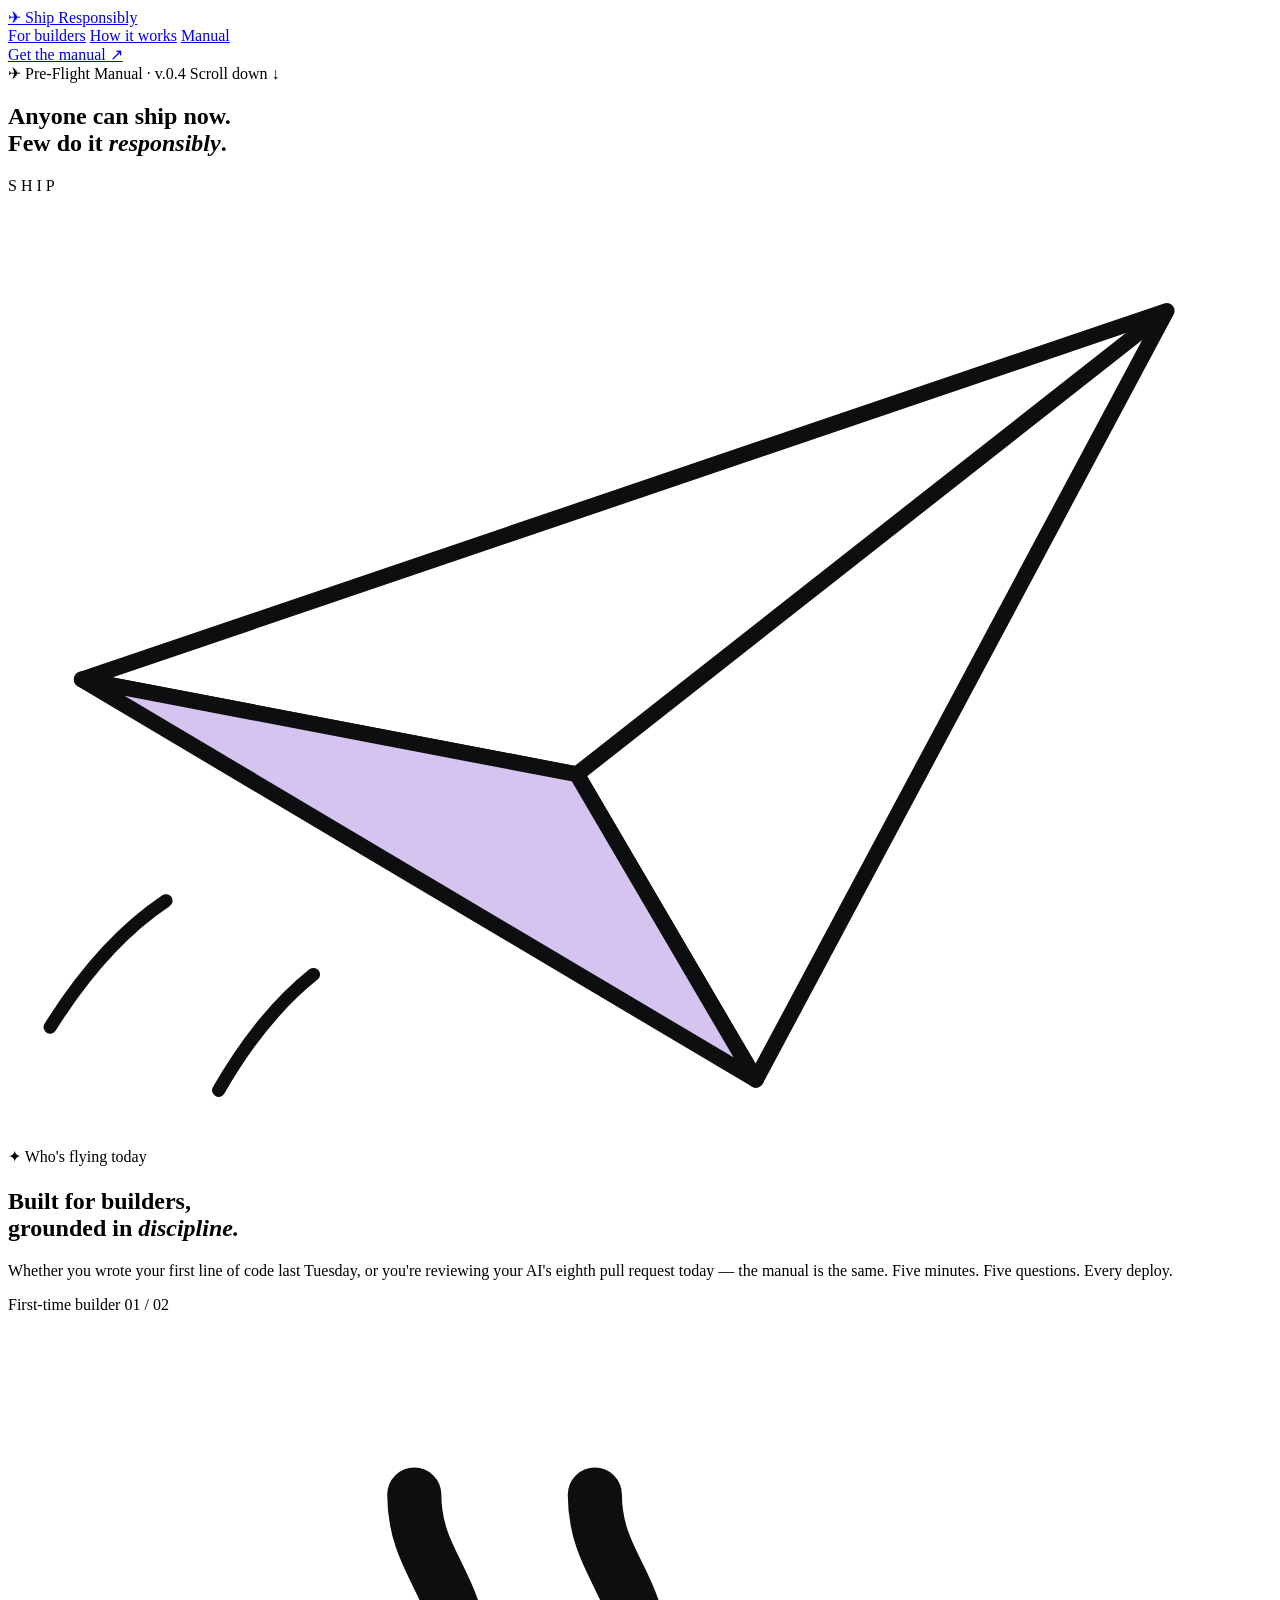
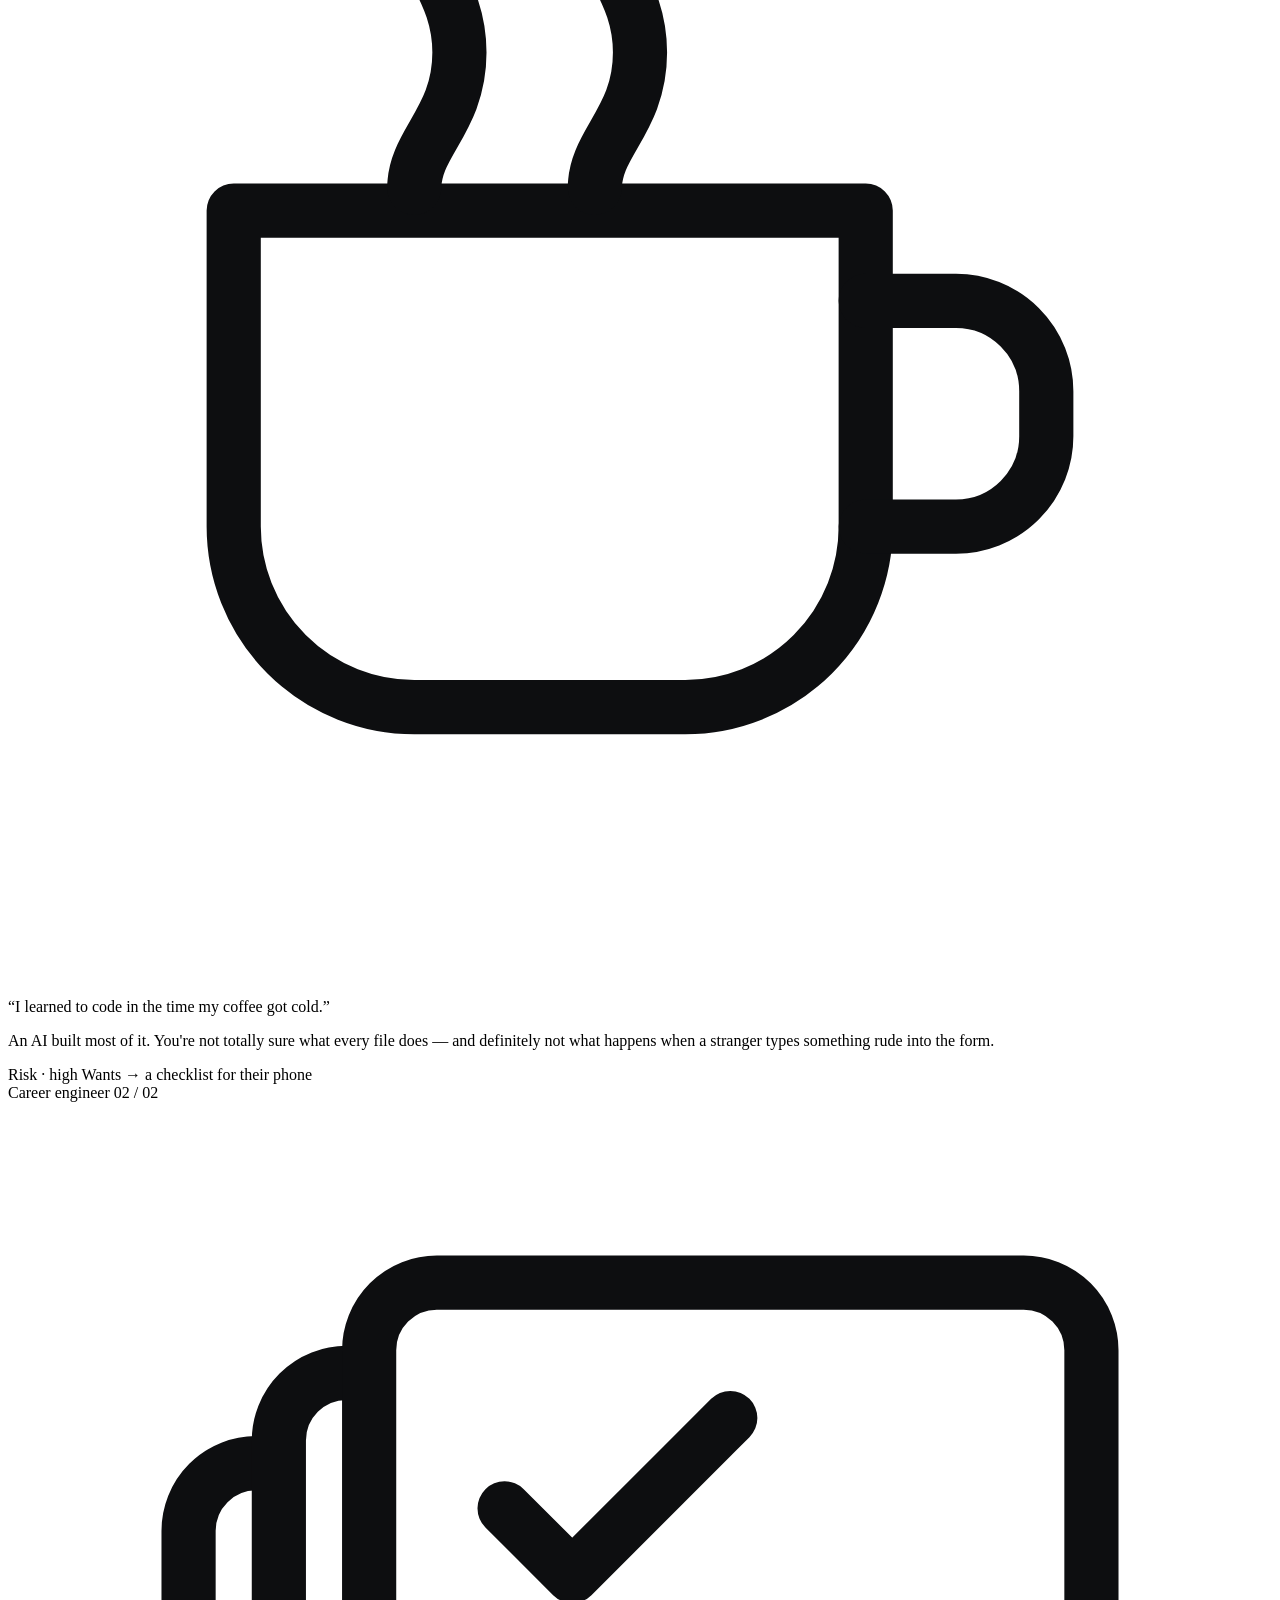
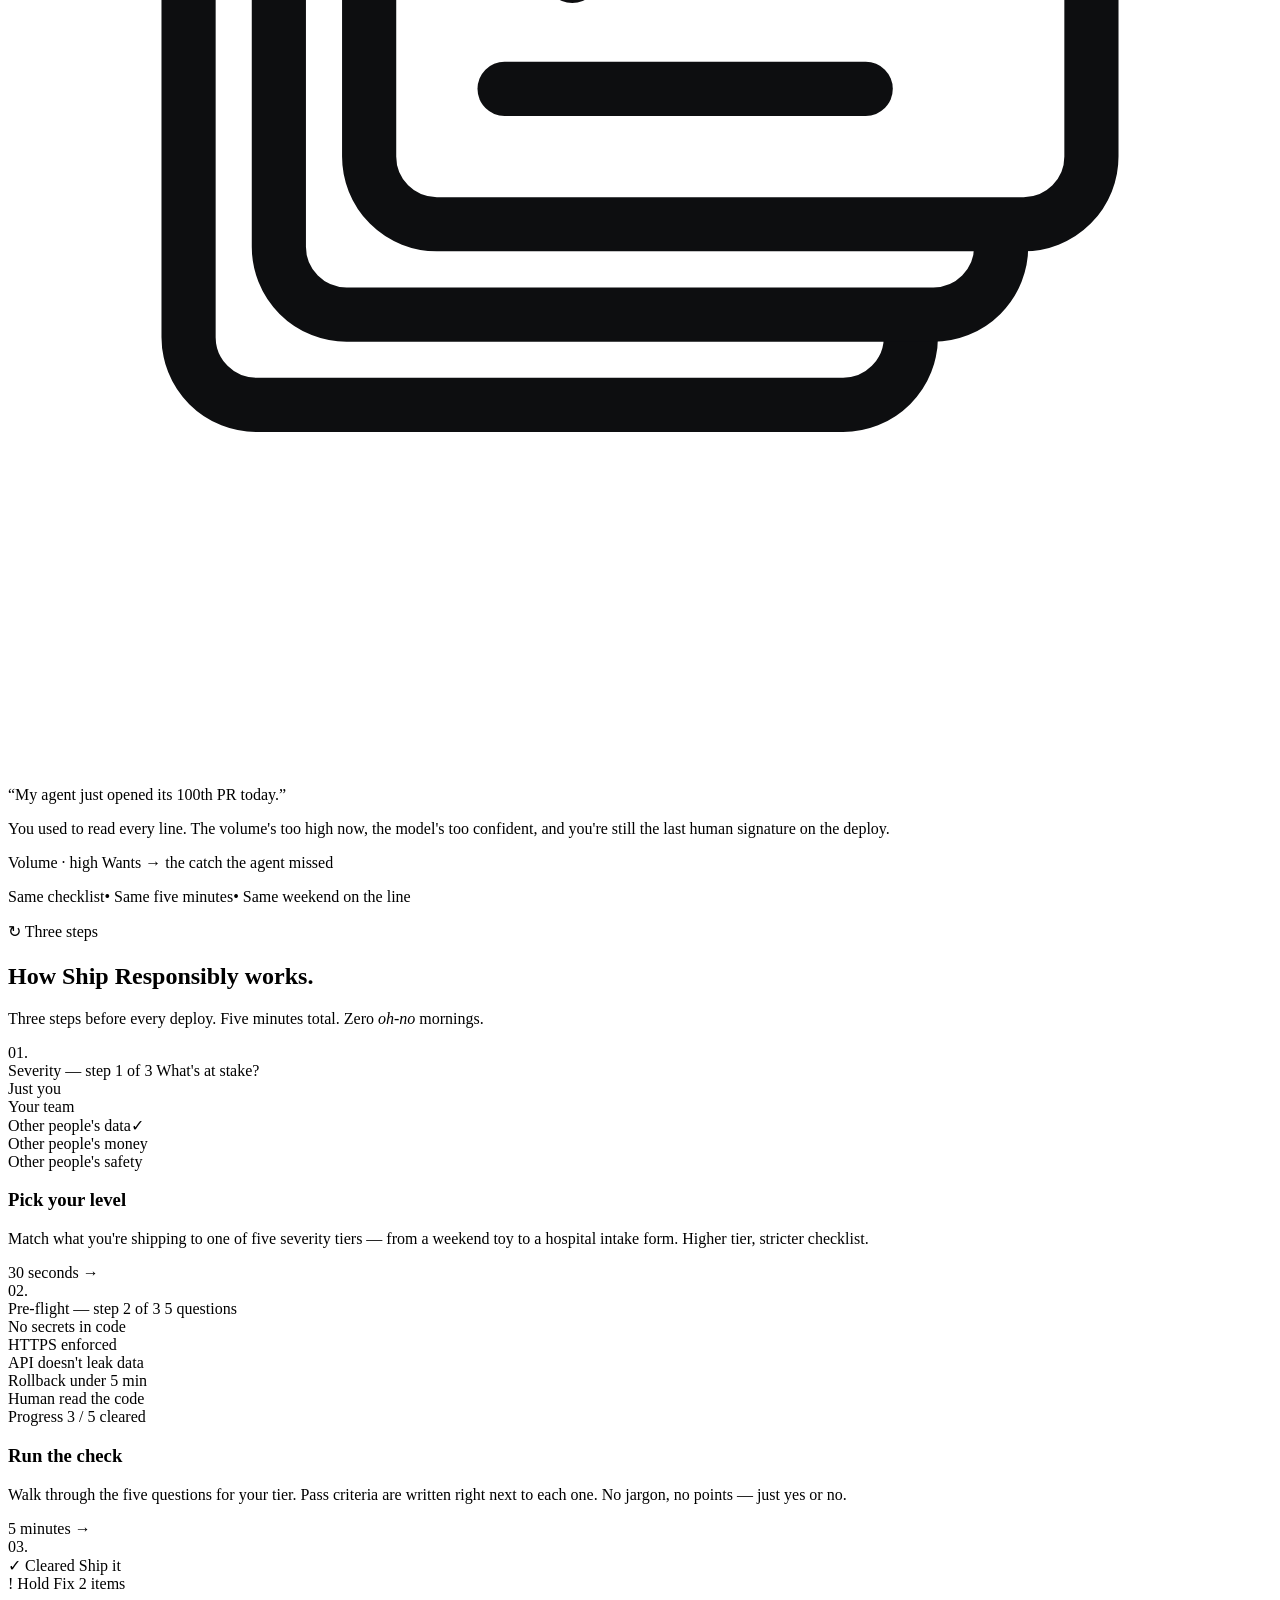
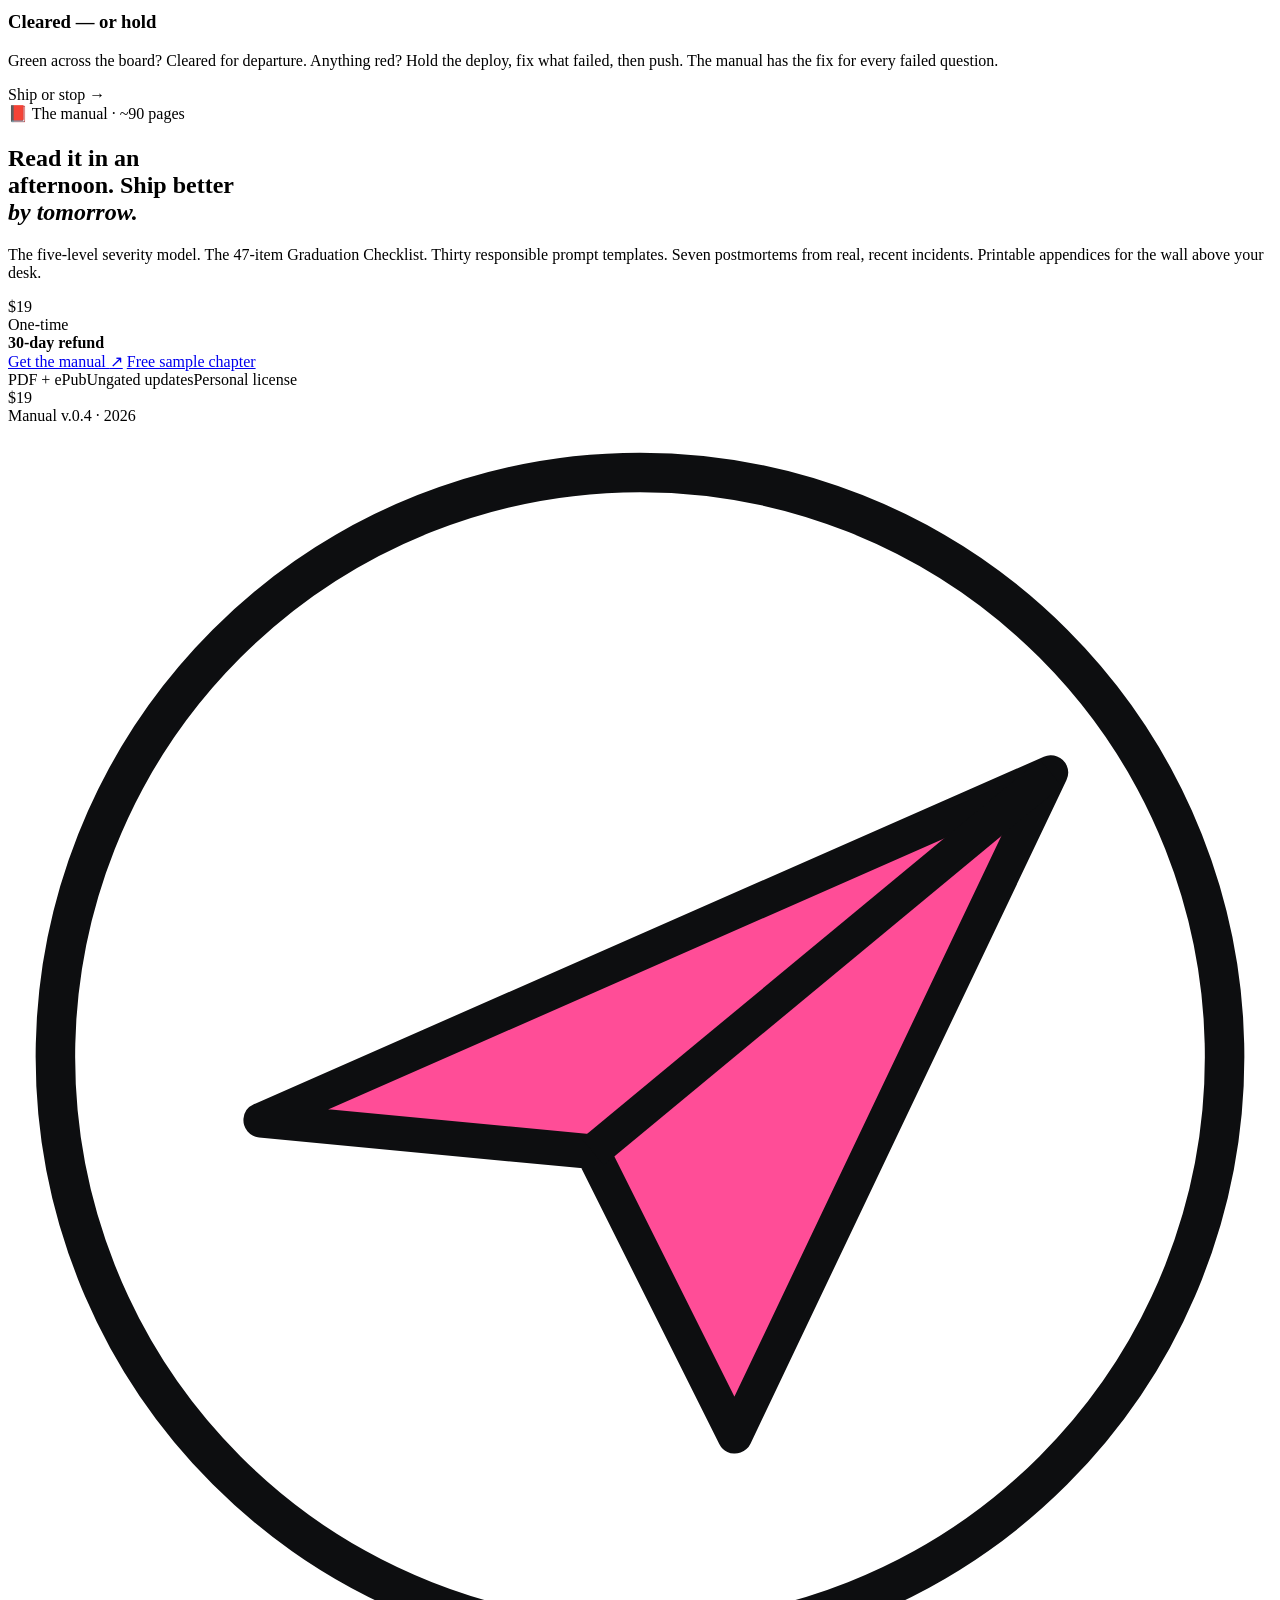
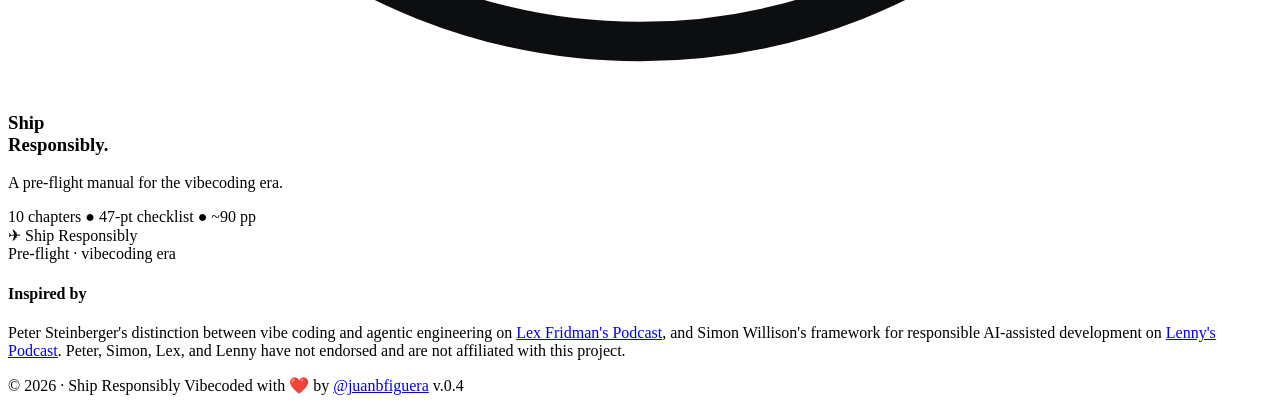
==== public/index.html @ ced39afc "feat: ship v2 design - pre-flight manual landing Replaces the Department of Shipping editorial PSA w" ====
<!doctype html>
<html lang="en">
<head>
<meta charset="utf-8" />
<meta name="viewport" content="width=device-width, initial-scale=1" />
<title>Ship Responsibly — A pre-flight manual for the vibecoding era</title>
<meta name="description" content="A pre-flight manual for people shipping AI-assisted software. For first-time builders and senior engineers alike. $19." />
<link rel="canonical" href="https://shipresponsibly.com/" />

<!-- Open Graph -->
<meta property="og:type" content="website" />
<meta property="og:url" content="https://shipresponsibly.com/" />
<meta property="og:title" content="Ship Responsibly — A pre-flight manual for the vibecoding era" />
<meta property="og:description" content="A pre-flight manual for people shipping AI-assisted software. For first-time builders and senior engineers alike. $19." />
<meta property="og:image" content="https://shipresponsibly.com/assets/og-image.png" />

<!-- Twitter -->
<meta name="twitter:card" content="summary_large_image" />
<meta name="twitter:title" content="Ship Responsibly — A pre-flight manual for the vibecoding era" />
<meta name="twitter:description" content="A pre-flight manual for people shipping AI-assisted software. For first-time builders and senior engineers alike. $19." />
<meta name="twitter:image" content="https://shipresponsibly.com/assets/og-image.png" />

<!-- Favicon: white paper plane in a dark square, matching the nav glyph. -->
<link rel="icon" href="data:image/svg+xml,<svg xmlns='http://www.w3.org/2000/svg' viewBox='0 0 100 100'><rect width='100' height='100' rx='22' fill='%230d0e10'/><text x='50' y='62' font-size='52' font-family='Apple Color Emoji,Segoe UI Emoji,sans-serif' text-anchor='middle' fill='white'>%E2%9C%88</text></svg>" />

<!-- Fonts -->
<link rel="preconnect" href="https://fonts.googleapis.com">
<link rel="preconnect" href="https://fonts.gstatic.com" crossorigin>
<link href="https://fonts.googleapis.com/css2?family=Plus+Jakarta+Sans:wght@300;400;500;600;700;800&family=IBM+Plex+Mono:wght@400;500;600&display=swap" rel="stylesheet">

<link rel="stylesheet" href="/styles.css" />

<!-- Google tag (gtag.js) -->
<script async src="https://www.googletagmanager.com/gtag/js?id=G-NH90QYGHK9"></script>
<script>
  window.dataLayer = window.dataLayer || [];
  function gtag(){dataLayer.push(arguments);}
  gtag('js', new Date());
  gtag('config', 'G-NH90QYGHK9');
</script>
</head>
<body>

<noscript>
  <!-- Search engine / no-JS fallback. The page is mostly static; this block
       restates the proposition so the page is legible without script. -->
  <div style="background:#0d0e10;color:#fff;padding:14px 22px;font-family:system-ui,sans-serif;font-size:14px;line-height:1.5;">
    <strong>Ship Responsibly</strong> is a $19 pre-flight manual for the vibecoding era —
    a five-level severity model, a 47-item Graduation Checklist, thirty responsible
    prompt templates, and seven postmortems.
    <a href="/playbook" style="color:#ff4d97;text-decoration:underline;">Get the manual →</a>
  </div>
</noscript>

<header class="nav">
  <div class="wrap row">
    <a href="/" class="brand" aria-label="Ship Responsibly, home">
      <span class="glyph" aria-hidden="true">✈</span>
      <span>Ship Responsibly</span>
    </a>
    <nav class="nav-links" aria-label="Primary">
      <a href="#built">For builders</a>
      <a href="#how">How it works</a>
      <a href="#buy">Manual</a>
    </nav>
    <a href="/playbook" class="nav-cta">Get the manual <span class="arr" aria-hidden="true">↗</span></a>
  </div>
</header>

<main>

  <section class="hero">
    <div class="wrap">
      <div class="hero-top">
        <span class="pill"><span class="ic" aria-hidden="true">✈︎</span> Pre-Flight Manual · v.0.4</span>
        <span class="scrolltag" aria-hidden="true">Scroll down <span class="arr">↓</span></span>
      </div>

      <h1>Anyone can ship now.<br/>Few do it <em>responsibly</em>.</h1>

      <!-- Decorative SHIP wordmark. role=img + aria-label so screen readers
           announce "Ship" once, not S–H–I–P letter by letter. -->
      <div class="wordmark" role="img" aria-label="Ship">
        <span class="letter l-s" aria-hidden="true"><span class="block"></span><span class="char">S</span></span>
        <span class="letter l-h" aria-hidden="true"><span class="block"></span><span class="char">H</span></span>
        <span class="letter l-i" aria-hidden="true"><span class="block"></span><span class="char">I</span></span>
        <span class="letter l-p" aria-hidden="true"><span class="block"></span><span class="char">P</span></span>

        <svg class="mascot" viewBox="0 0 240 180" fill="none" xmlns="http://www.w3.org/2000/svg" aria-hidden="true">
          <path d="M14 92 L220 22 L142 168 L108 110 Z" stroke="#0d0e10" stroke-width="3" stroke-linejoin="round" fill="white"/>
          <path d="M220 22 L108 110" stroke="#0d0e10" stroke-width="3" stroke-linejoin="round"/>
          <path d="M14 92 L108 110 L142 168 Z" fill="#d6c4f0" stroke="#0d0e10" stroke-width="3" stroke-linejoin="round"/>
          <path d="M30 134 Q 18 142 8 158" stroke="#0d0e10" stroke-width="2.5" stroke-linecap="round" fill="none"/>
          <path d="M58 148 Q 48 156 40 170" stroke="#0d0e10" stroke-width="2.5" stroke-linecap="round" fill="none"/>
        </svg>
      </div>
    </div>
  </section>

  <section class="built" id="built">
    <div class="wrap">
      <div class="grid">
        <div>
          <span class="pill on-lavender"><span class="ic" aria-hidden="true">✦</span> Who's flying today</span>
          <h2 style="margin-top: 22px;">Built for builders,<br/>grounded in <em>discipline.</em></h2>
        </div>
        <div class="desc">
          <p class="lede">Whether you wrote your first line of code last Tuesday, or you're reviewing your AI's eighth pull request today — the manual is the same. Five minutes. Five questions. Every deploy.</p>
        </div>
      </div>

      <div class="audience-grid">
        <div class="aud a1">
          <div class="aud-top">
            <span class="aud-tag">First-time builder</span>
            <span class="aud-num">01 / 02</span>
          </div>

          <div class="aud-ill" aria-hidden="true">
            <svg viewBox="0 0 56 56" fill="none" stroke="#0d0e10" stroke-width="2.4" stroke-linecap="round" stroke-linejoin="round">
              <path d="M10 22h28v14a8 8 0 0 1-8 8H18a8 8 0 0 1-8-8V22z" fill="#fff"/>
              <path d="M38 26h4a4 4 0 0 1 4 4v2a4 4 0 0 1-4 4h-4"/>
              <path d="M18 8c0 3 2 4 2 7s-2 4-2 6"/>
              <path d="M26 8c0 3 2 4 2 7s-2 4-2 6"/>
            </svg>
          </div>

          <p class="quote">“I learned to code in the time my coffee got <span class="hl"><span>cold.</span></span>”</p>
          <p class="desc-p">An AI built most of it. You're not totally sure what every file does — and definitely not what happens when a stranger types something rude into the form.</p>

          <div class="aud-foot">
            <span>Risk &middot; high</span>
            <span class="needs">Wants → a checklist for their phone</span>
          </div>
        </div>

        <div class="aud a2">
          <div class="aud-top">
            <span class="aud-tag">Career engineer</span>
            <span class="aud-num">02 / 02</span>
          </div>

          <div class="aud-ill" aria-hidden="true">
            <svg viewBox="0 0 56 56" fill="none" stroke="#0d0e10" stroke-width="2.4" stroke-linecap="round" stroke-linejoin="round">
              <rect x="8" y="16" width="32" height="24" rx="3" fill="#fff"/>
              <rect x="12" y="12" width="32" height="24" rx="3" fill="#fff"/>
              <rect x="16" y="8" width="32" height="24" rx="3" fill="#fff"/>
              <path d="M22 18l3 3 7-7"/>
              <path d="M22 26h16"/>
            </svg>
          </div>

          <p class="quote">“My agent just opened its <span class="hl"><span>100th PR</span></span> today.”</p>
          <p class="desc-p">You used to read every line. The volume's too high now, the model's too confident, and you're still the last human signature on the deploy.</p>

          <div class="aud-foot">
            <span>Volume &middot; high</span>
            <span class="needs">Wants → the catch the agent missed</span>
          </div>
        </div>
      </div>

      <p class="aud-summary">
        <span>Same checklist</span><span class="dot" aria-hidden="true">•</span>
        <span>Same five minutes</span><span class="dot" aria-hidden="true">•</span>
        <span>Same weekend on the line</span>
      </p>
    </div>
  </section>

  <section class="how" id="how">
    <div class="wrap">
      <div class="head">
        <div>
          <span class="pill"><span class="ic" aria-hidden="true">↻</span> Three steps</span>
          <h2 style="margin-top: 22px;">How Ship Responsibly works.</h2>
        </div>
        <p class="lede">Three steps before every deploy. Five minutes total. Zero <em>oh-no</em> mornings.</p>
      </div>

      <div class="step s1">
        <div class="num">01.</div>
        <div class="ill" aria-hidden="true">
          <div class="ill-card">
            <div class="head">
              <span class="step-no">Severity — step 1 of 3</span>
              <span>What's at stake?</span>
            </div>
            <div class="ill-severity">
              <div class="row"><span class="dot"></span><span>Just you</span></div>
              <div class="row"><span class="dot"></span><span>Your team</span></div>
              <div class="row on"><span class="dot"></span><span>Other people's data</span><span class="check">✓</span></div>
              <div class="row"><span class="dot"></span><span>Other people's money</span></div>
              <div class="row"><span class="dot"></span><span>Other people's safety</span></div>
            </div>
          </div>
        </div>
        <div class="copy">
          <h3>Pick your level</h3>
          <p>Match what you're shipping to one of five severity tiers &mdash; from a weekend toy to a hospital intake form. Higher tier, stricter checklist.</p>
          <span class="arrow">30 seconds &rarr;</span>
        </div>
      </div>

      <div class="step s2">
        <div class="num">02.</div>
        <div class="ill" aria-hidden="true">
          <div class="ill-card">
            <div class="head">
              <span class="step-no">Pre-flight — step 2 of 3</span>
              <span>5 questions</span>
            </div>
            <div class="ill-checklist">
              <div class="row done"><span class="box"></span><span class="lbl">No secrets in code</span></div>
              <div class="row done"><span class="box"></span><span class="lbl">HTTPS enforced</span></div>
              <div class="row done"><span class="box"></span><span class="lbl">API doesn't leak data</span></div>
              <div class="row"><span class="box"></span><span class="lbl">Rollback under 5 min</span></div>
              <div class="row"><span class="box"></span><span class="lbl">Human read the code</span></div>
              <div class="progress">
                <span>Progress</span>
                <span><span class="count">3 / 5</span> cleared</span>
              </div>
            </div>
          </div>
        </div>
        <div class="copy">
          <h3>Run the check</h3>
          <p>Walk through the five questions for your tier. Pass criteria are written right next to each one. No jargon, no points &mdash; just yes or no.</p>
          <span class="arrow">5 minutes &rarr;</span>
        </div>
      </div>

      <div class="step s3">
        <div class="num">03.</div>
        <div class="ill" aria-hidden="true">
          <div class="ill-verdict">
            <div class="vcard pass">
              <span class="ic">✓</span>
              <span class="lbl">Cleared</span>
              <span class="sub">Ship it</span>
            </div>
            <div class="vcard hold">
              <span class="ic">!</span>
              <span class="lbl">Hold</span>
              <span class="sub">Fix 2 items</span>
            </div>
          </div>
        </div>
        <div class="copy">
          <h3>Cleared &mdash; or hold</h3>
          <p>Green across the board? Cleared for departure. Anything red? Hold the deploy, fix what failed, then push. The manual has the fix for every failed question.</p>
          <span class="arrow">Ship or stop &rarr;</span>
        </div>
      </div>
    </div>
  </section>

  <section class="buy" id="buy">
    <div class="wrap">
      <div class="grid">
        <div>
          <span class="pill"><span class="ic" aria-hidden="true">📕</span> The manual · ~90 pages</span>
          <h2 style="margin-top: 22px;">Read it in an<br/>afternoon. Ship better<br/><em>by tomorrow.</em></h2>
          <p class="lede">The five-level severity model. The 47-item Graduation Checklist. Thirty responsible prompt templates. Seven postmortems from real, recent incidents. Printable appendices for the wall above your desk.</p>

          <div class="price-row">
            <span class="price"><span class="cur">$</span>19</span>
            <div class="price-sub">
              One-time<br/>
              <b>30-day refund</b>
            </div>
          </div>

          <div class="ctas">
            <a href="/playbook" class="btn btn-primary">Get the manual <span class="arr" aria-hidden="true">↗</span></a>
            <a href="/sample" class="btn btn-ghost">Free sample chapter</a>
          </div>

          <div class="fine">
            <span>PDF + ePub</span><span>Ungated updates</span><span>Personal license</span>
          </div>
        </div>

        <div class="book" aria-hidden="true">
          <span class="badge-pink">$19</span>

          <div class="b-top">
            <span class="b-tag">Manual</span>
            <span class="b-ed">v.0.4 · 2026</span>
          </div>

          <div class="b-mark">
            <svg viewBox="0 0 80 80" fill="none" xmlns="http://www.w3.org/2000/svg">
              <circle cx="40" cy="40" r="37" fill="#ffffff" stroke="#0d0e10" stroke-width="2.5"/>
              <path d="M16 44 L66 22 L46 64 L37 46 Z" fill="#ff4d97" stroke="#0d0e10" stroke-width="2.2" stroke-linejoin="round"/>
              <path d="M66 22 L37 46" stroke="#0d0e10" stroke-width="2.2" stroke-linejoin="round"/>
            </svg>
          </div>

          <h3 class="b-title">Ship<br/>Responsibly<span class="dot">.</span></h3>

          <div class="b-rule"></div>

          <p class="b-sub">A pre-flight manual for the vibecoding era.</p>

          <div class="deco">
            <span class="bk b1"></span>
            <span class="bk b2"></span>
            <span class="bk b3"></span>
            <span class="bk b4"></span>
            <span class="bk b5"></span>
            <span class="bk b6"></span>
            <span class="bk b7"></span>
          </div>

          <div class="b-foot">
            <span>10 chapters</span>
            <span class="sep">●</span>
            <span>47-pt checklist</span>
            <span class="sep">●</span>
            <span class="pn">~90 pp</span>
          </div>
        </div>
      </div>
    </div>
  </section>

</main>

<footer class="footer">
  <div class="wrap">
    <div class="footer-grid">
      <div class="brand-block">
        <span class="brand">
          <span class="glyph" aria-hidden="true">✈</span>
          <span>Ship Responsibly</span>
        </span>
        <div class="tagline">Pre-flight · vibecoding era</div>
      </div>
      <div>
        <h4>Inspired by</h4>
        <p>
          Peter Steinberger's distinction between vibe coding and agentic engineering on <a href="https://lexfridman.com/peter-steinberger-transcript/" target="_blank" rel="noopener">Lex Fridman's Podcast</a>, and Simon Willison's framework for responsible AI-assisted development on <a href="https://www.youtube.com/watch?v=wc8FBhQtdsA" target="_blank" rel="noopener">Lenny's Podcast</a>.
          <span class="small">Peter, Simon, Lex, and Lenny have not endorsed and are not affiliated with this project.</span>
        </p>
      </div>
    </div>
    <div class="bottom">
      <span>© 2026 · Ship Responsibly</span>
      <span>Vibecoded with ❤️ by <a href="https://x.com/juanbfiguera" target="_blank" rel="noopener">@juanbfiguera</a></span>
      <span>v.0.4</span>
    </div>
  </div>
</footer>

<script src="/script.js" defer></script>

</body>
</html>
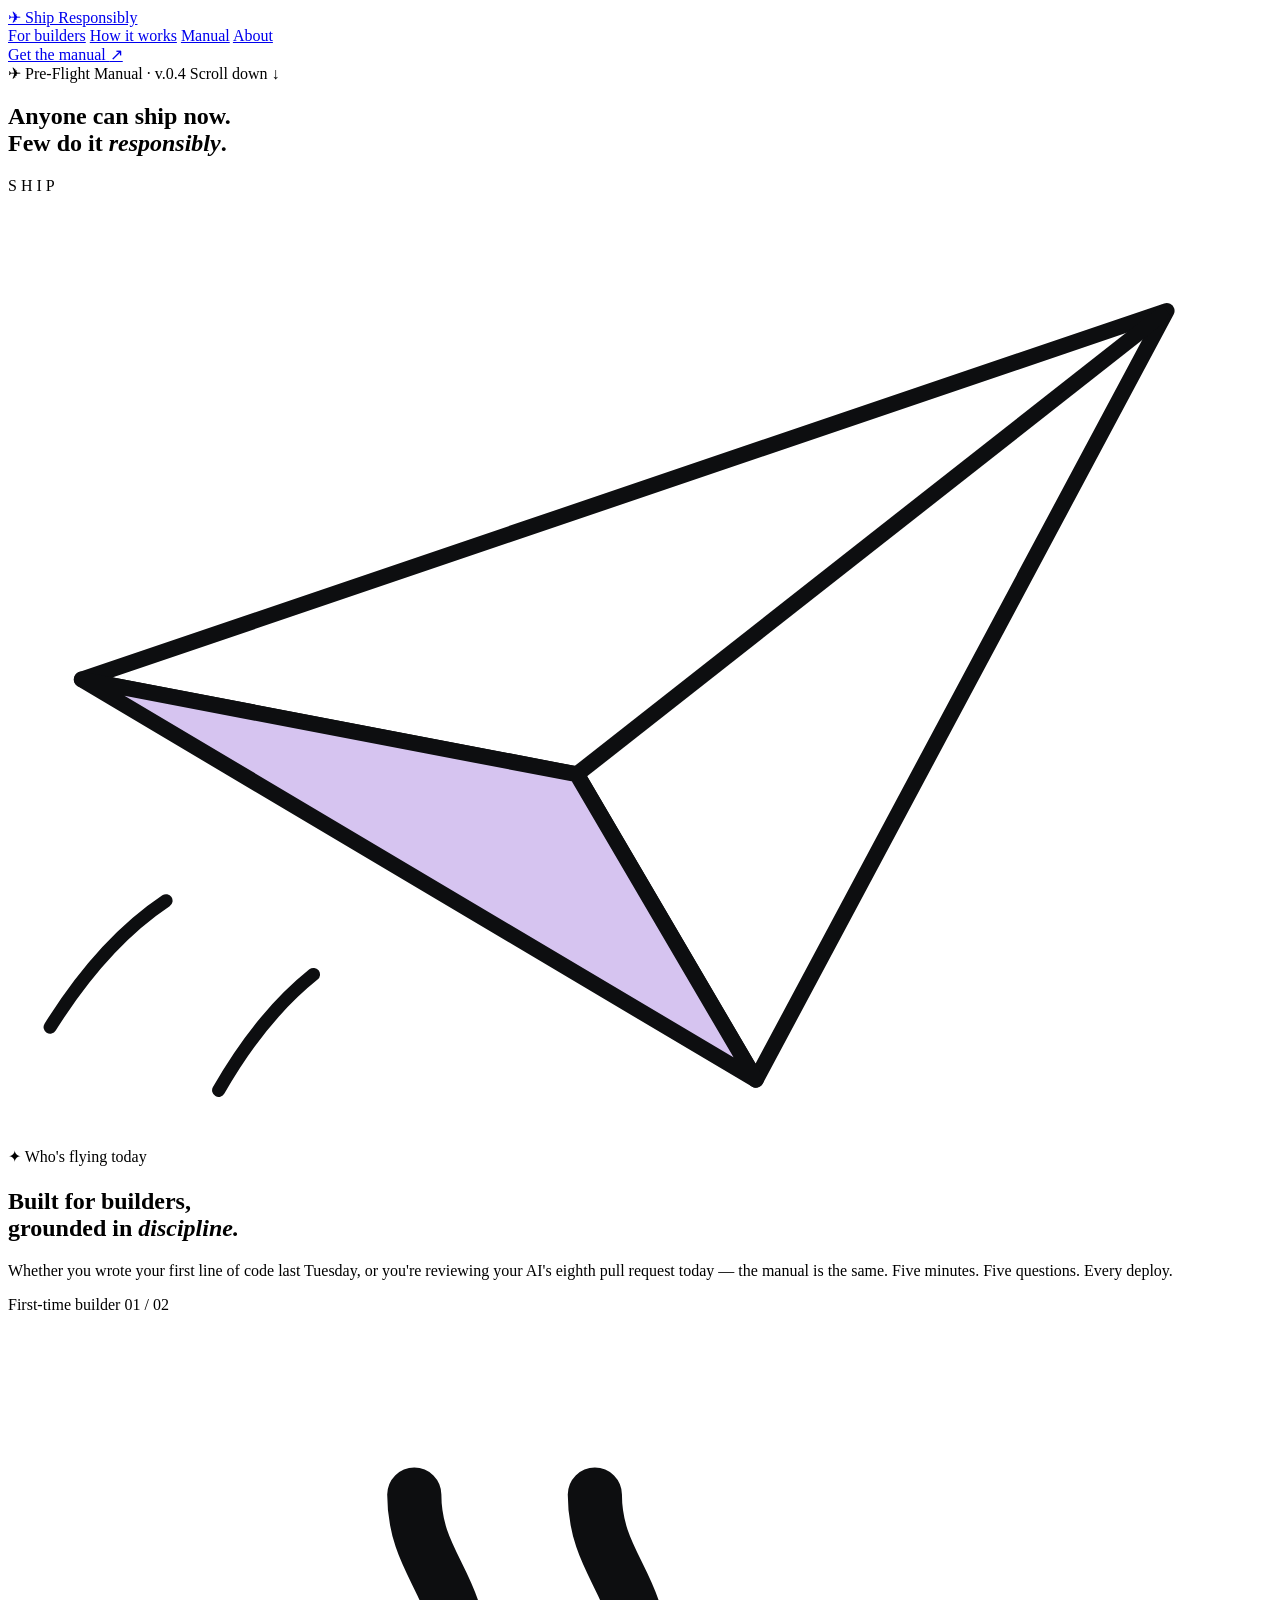
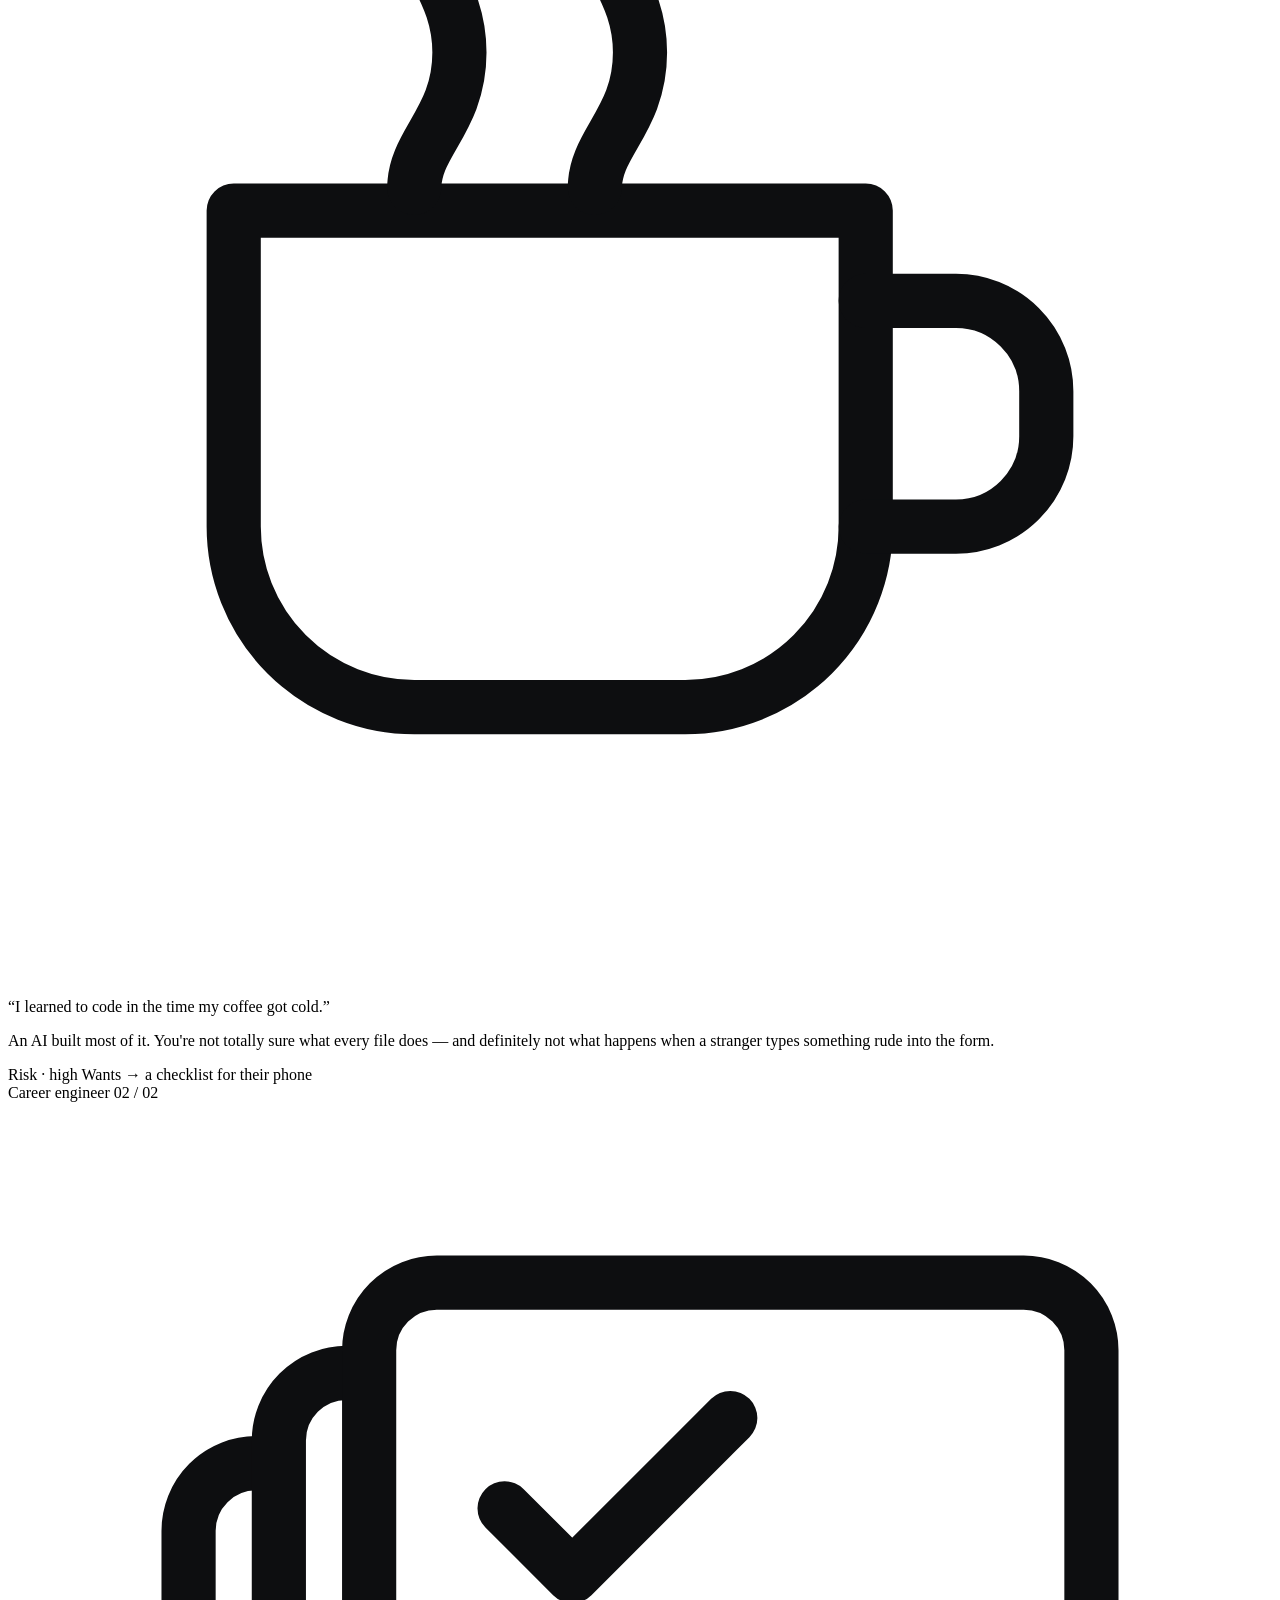
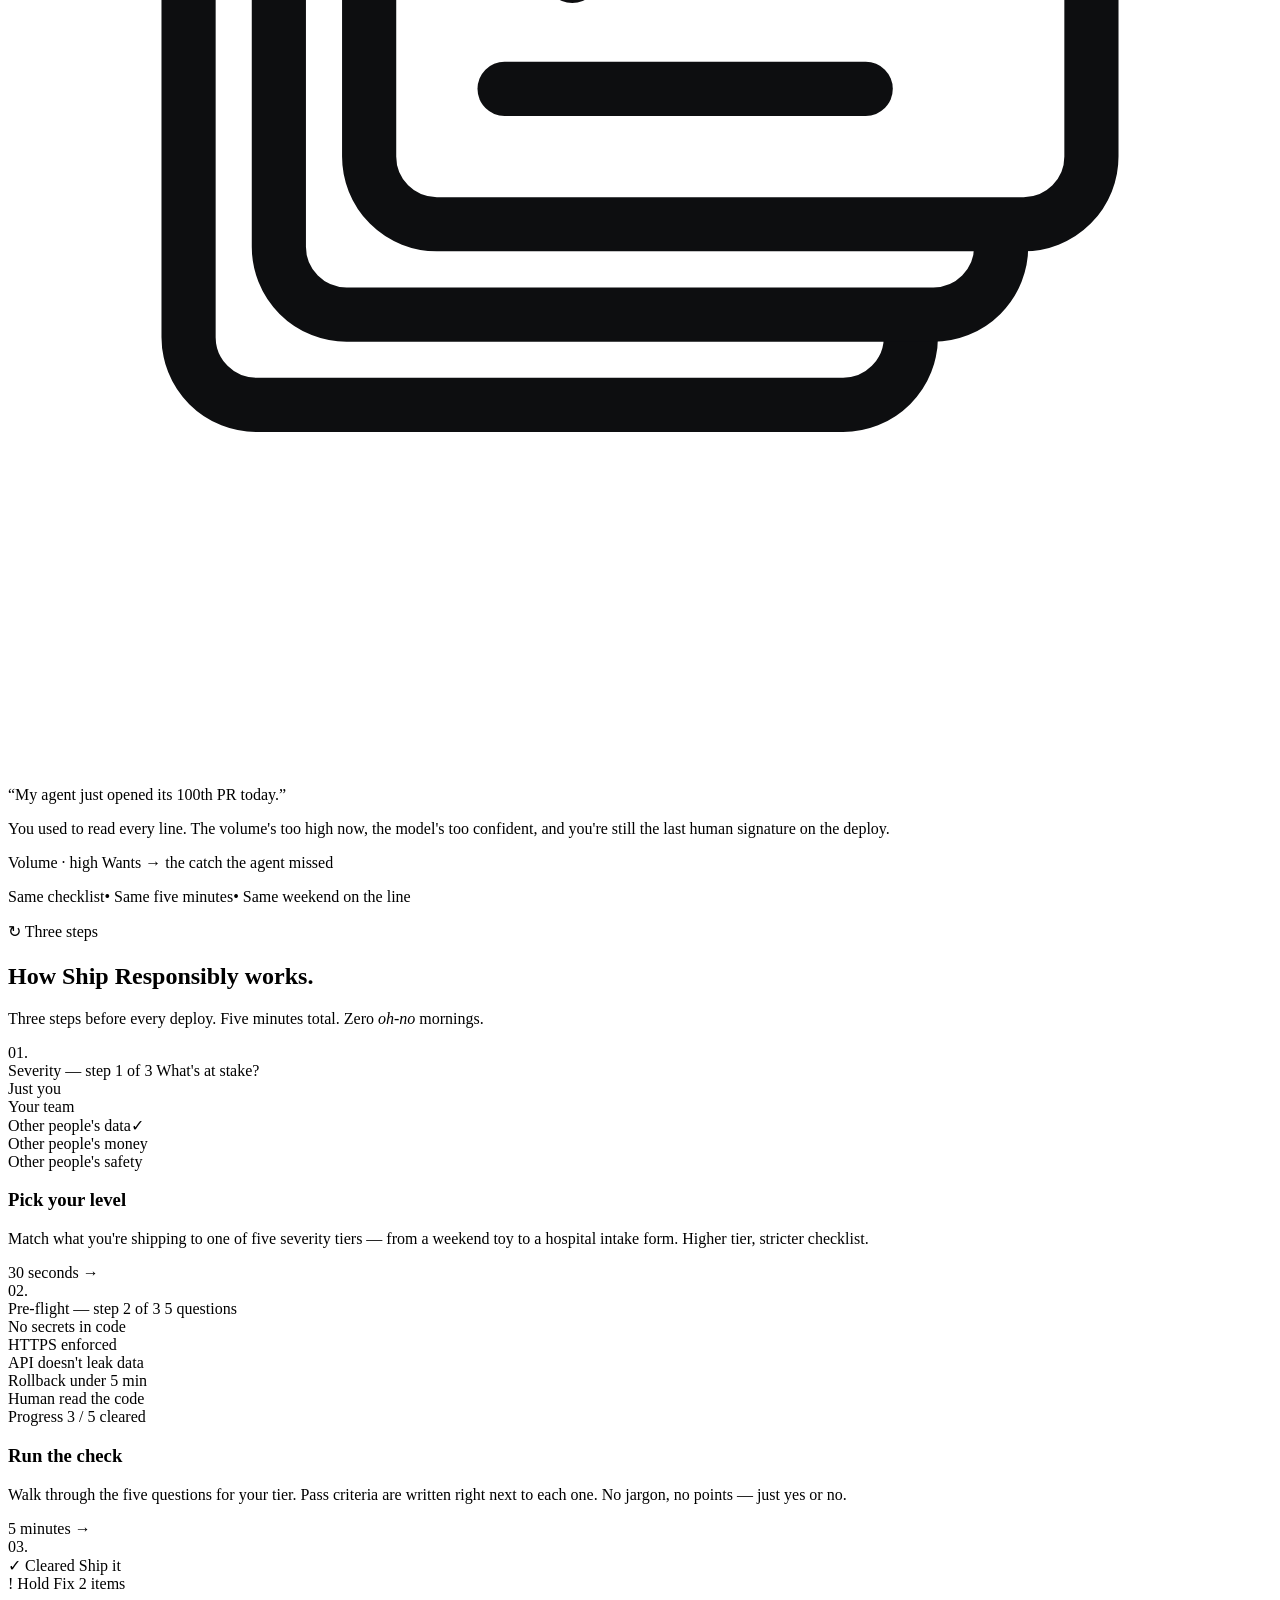
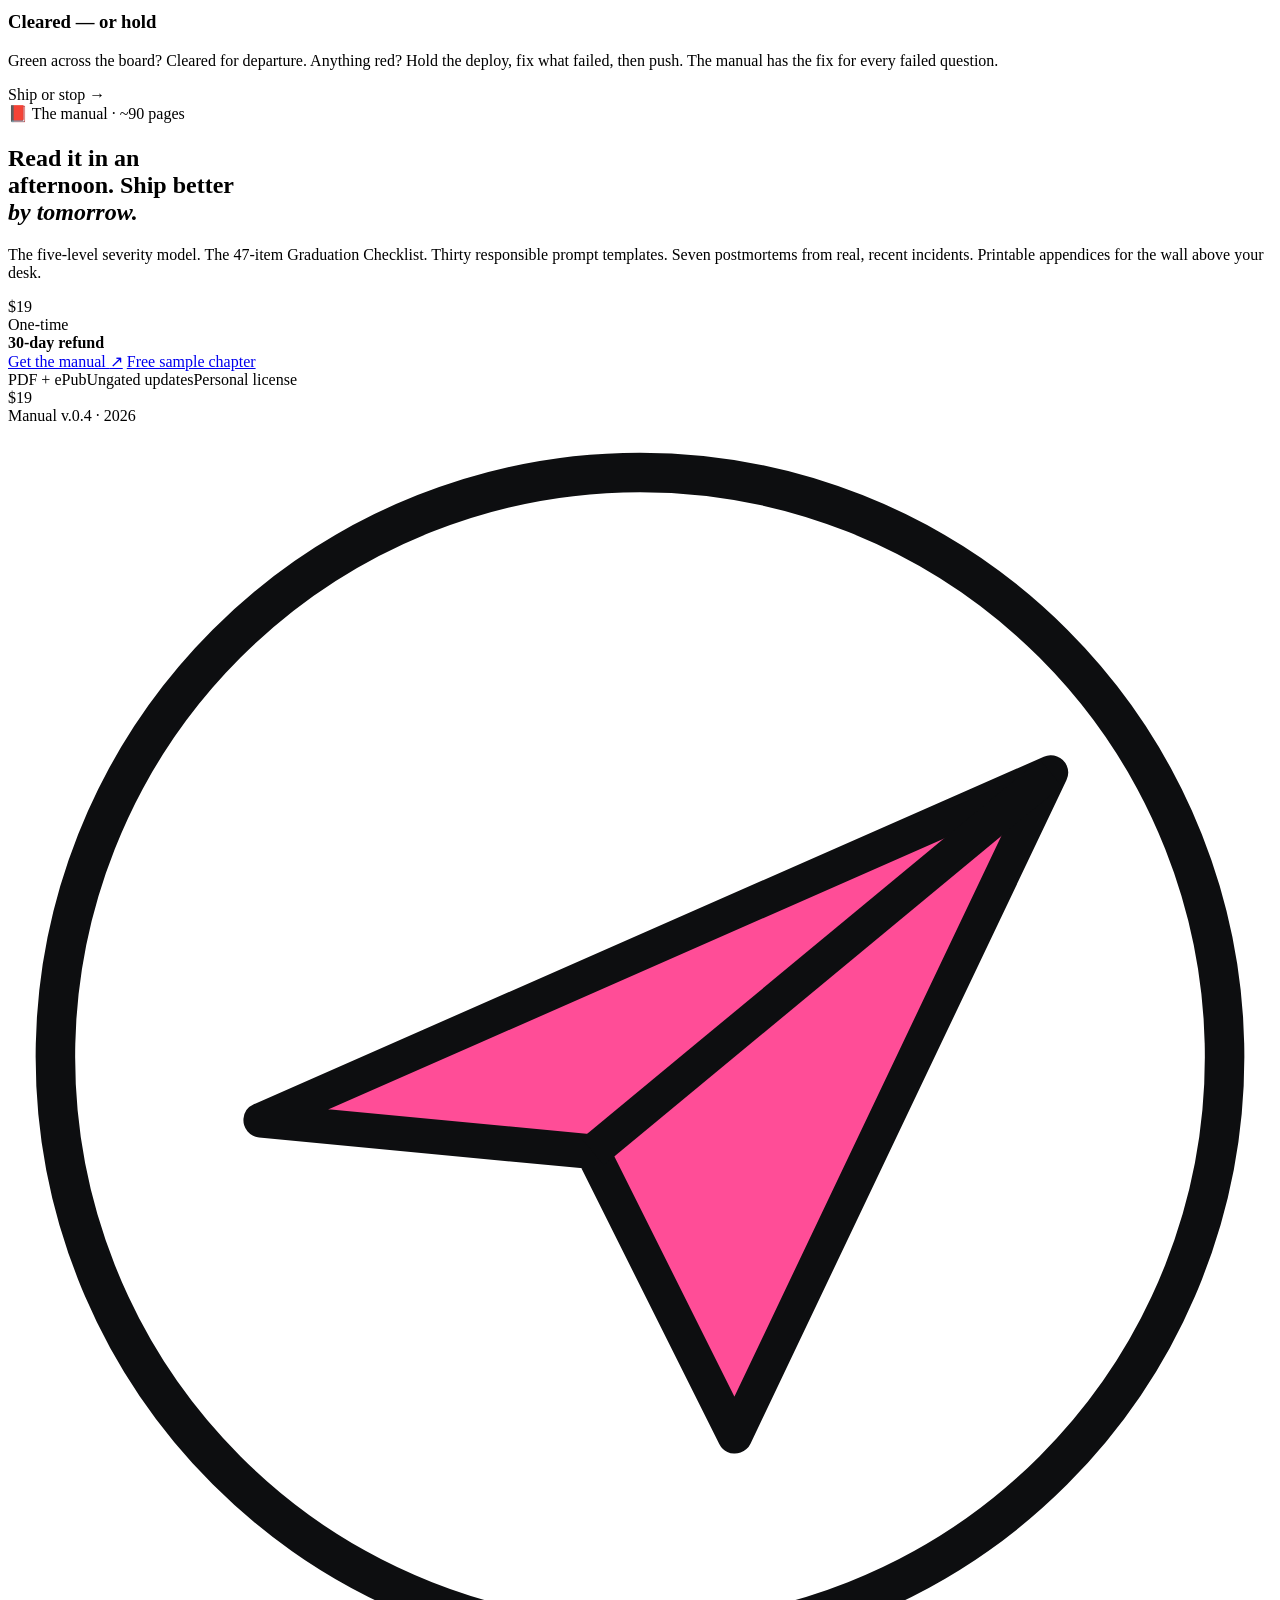
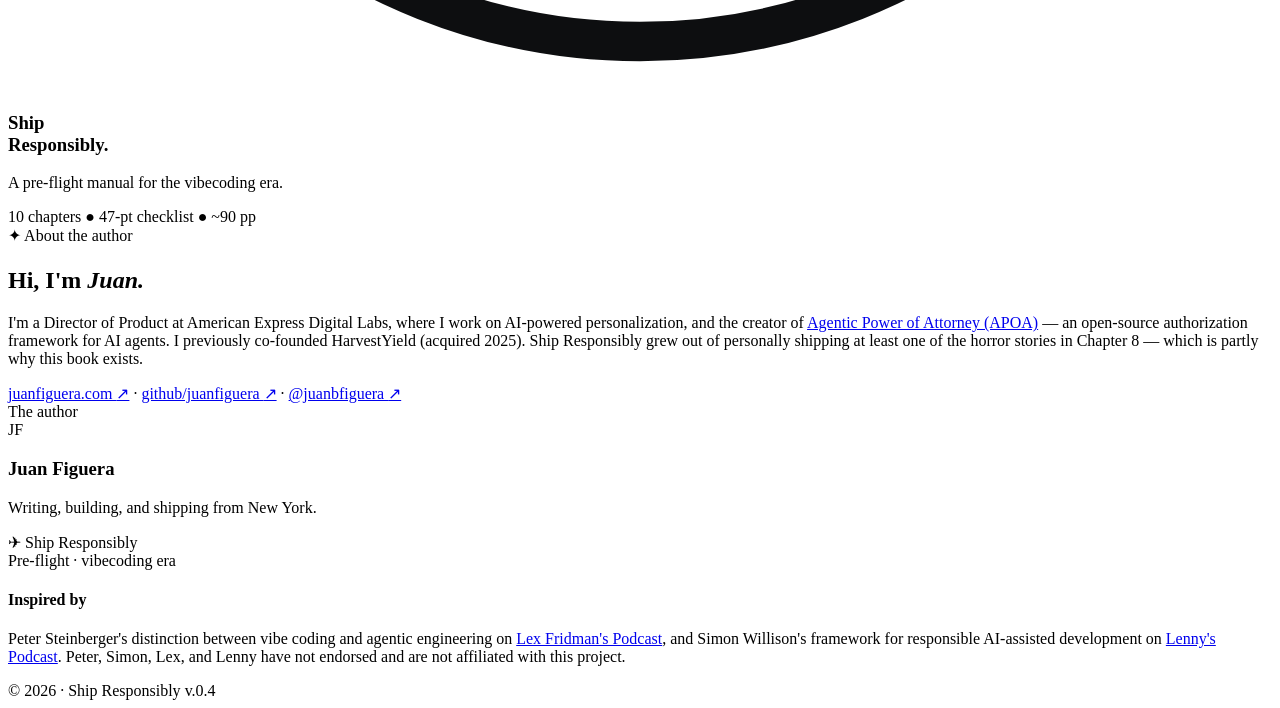
==== commit 6d89c4e9: "feat: add About the author section to landing page New section between Buy and Footer introduces Jua" ====
--- a/public/index.html
+++ b/public/index.html
@@ -62,6 +62,7 @@
       <a href="#built">For builders</a>
       <a href="#how">How it works</a>
       <a href="#buy">Manual</a>
+      <a href="#about">About</a>
     </nav>
     <a href="/playbook" class="nav-cta">Get the manual <span class="arr" aria-hidden="true">↗</span></a>
   </div>
@@ -325,6 +326,39 @@
     </div>
   </section>
 
+  <section class="about" id="about">
+    <div class="wrap">
+      <div class="grid">
+        <div>
+          <span class="pill"><span class="ic" aria-hidden="true">✦</span> About the author</span>
+          <h2 style="margin-top: 22px;">Hi, I'm <em>Juan.</em></h2>
+          <p class="lede">I'm a Director of Product at American Express Digital Labs, where I work on AI-powered personalization, and the creator of <a href="https://agenticpoa.com" target="_blank" rel="noopener">Agentic Power of Attorney (APOA)</a> — an open-source authorization framework for AI agents. I previously co-founded HarvestYield (acquired 2025). Ship Responsibly grew out of personally shipping at least one of the horror stories in Chapter 8 — which is partly why this book exists.</p>
+          <div class="links">
+            <a href="https://www.juanfiguera.com" target="_blank" rel="noopener">juanfiguera.com <span class="arr" aria-hidden="true">↗</span></a>
+            <span class="sep" aria-hidden="true">·</span>
+            <a href="https://github.com/juanfiguera" target="_blank" rel="noopener">github/juanfiguera <span class="arr" aria-hidden="true">↗</span></a>
+            <span class="sep" aria-hidden="true">·</span>
+            <a href="https://x.com/juanbfiguera" target="_blank" rel="noopener">@juanbfiguera <span class="arr" aria-hidden="true">↗</span></a>
+          </div>
+        </div>
+
+        <div class="card">
+          <div class="c-top">
+            <span>The author</span>
+          </div>
+
+          <div class="avatar" aria-hidden="true">JF</div>
+
+          <h3 class="name">Juan Figuera</h3>
+
+          <div class="c-rule"></div>
+
+          <p class="role">Writing, building, and shipping from New York.</p>
+        </div>
+      </div>
+    </div>
+  </section>
+
 </main>
 
 <footer class="footer">
@@ -347,7 +381,6 @@
     </div>
     <div class="bottom">
       <span>© 2026 · Ship Responsibly</span>
-      <span>Vibecoded with ❤️ by <a href="https://x.com/juanbfiguera" target="_blank" rel="noopener">@juanbfiguera</a></span>
       <span>v.0.4</span>
     </div>
   </div>
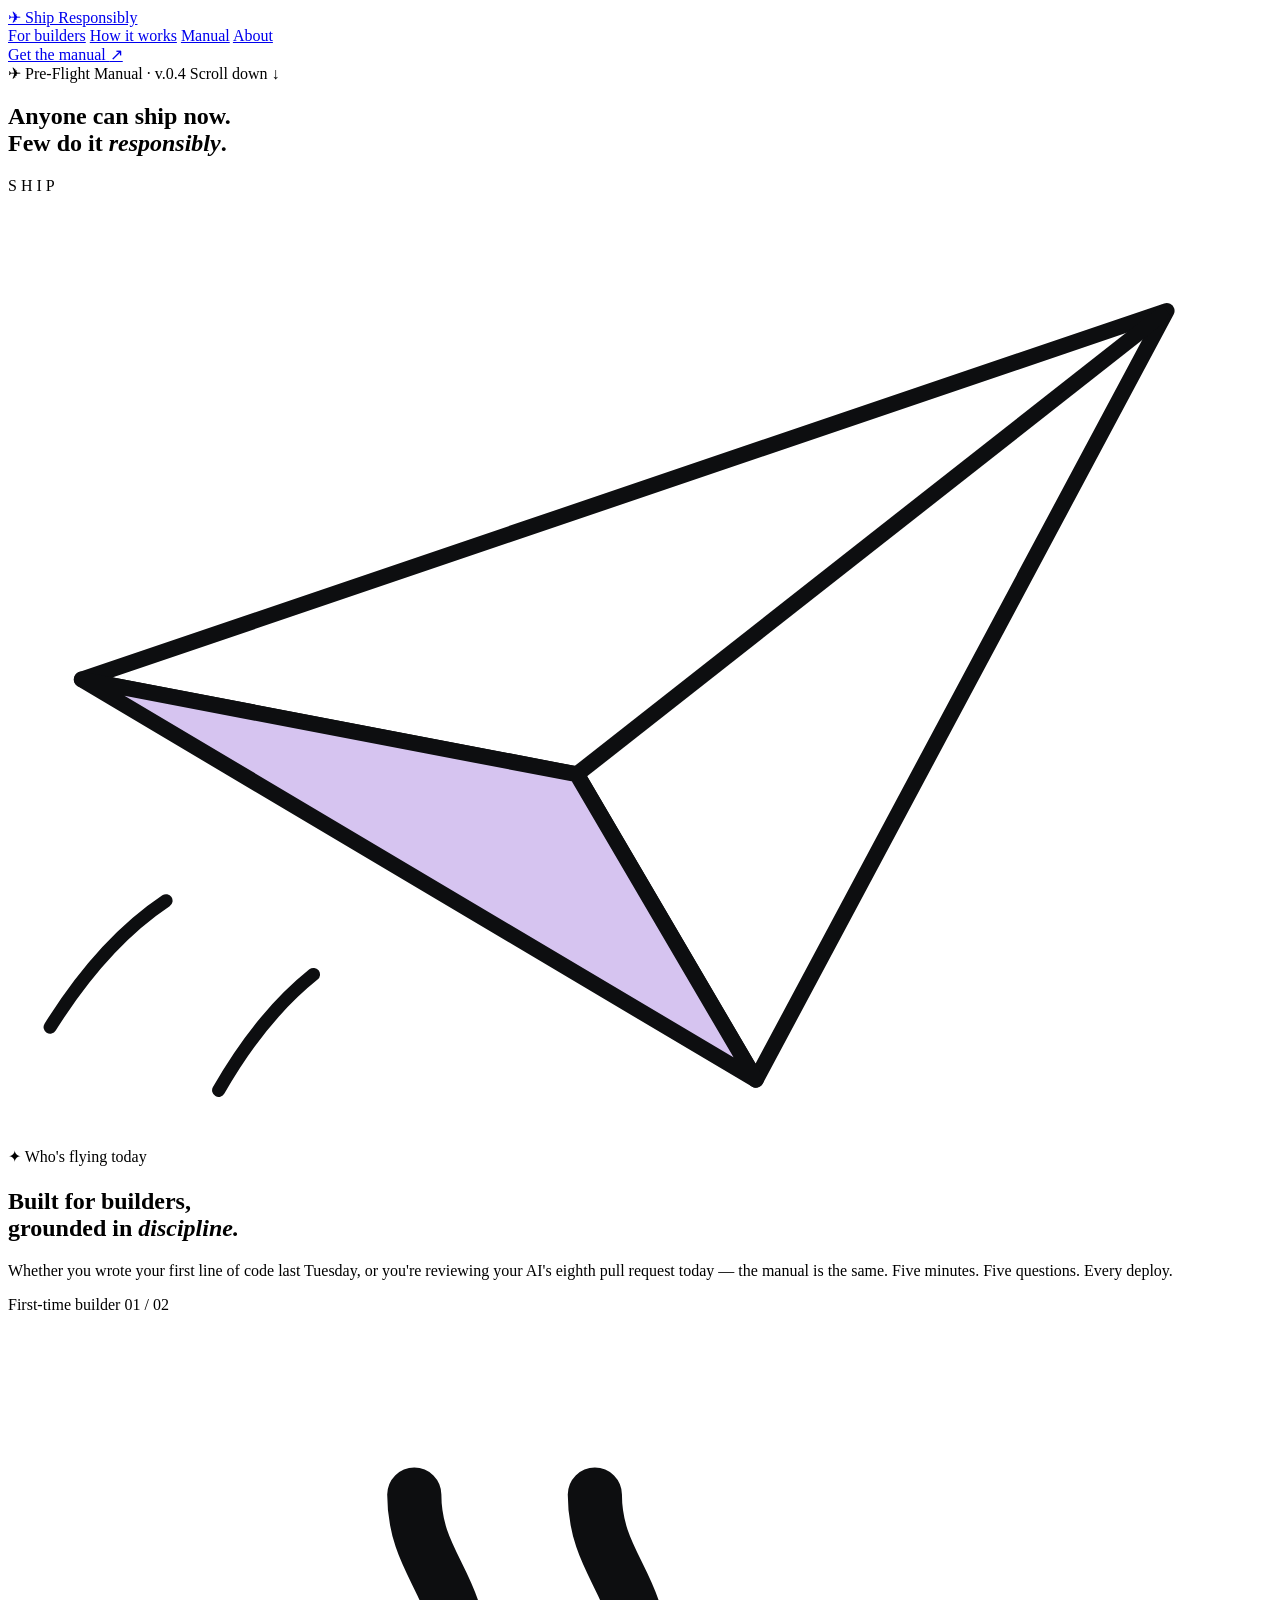
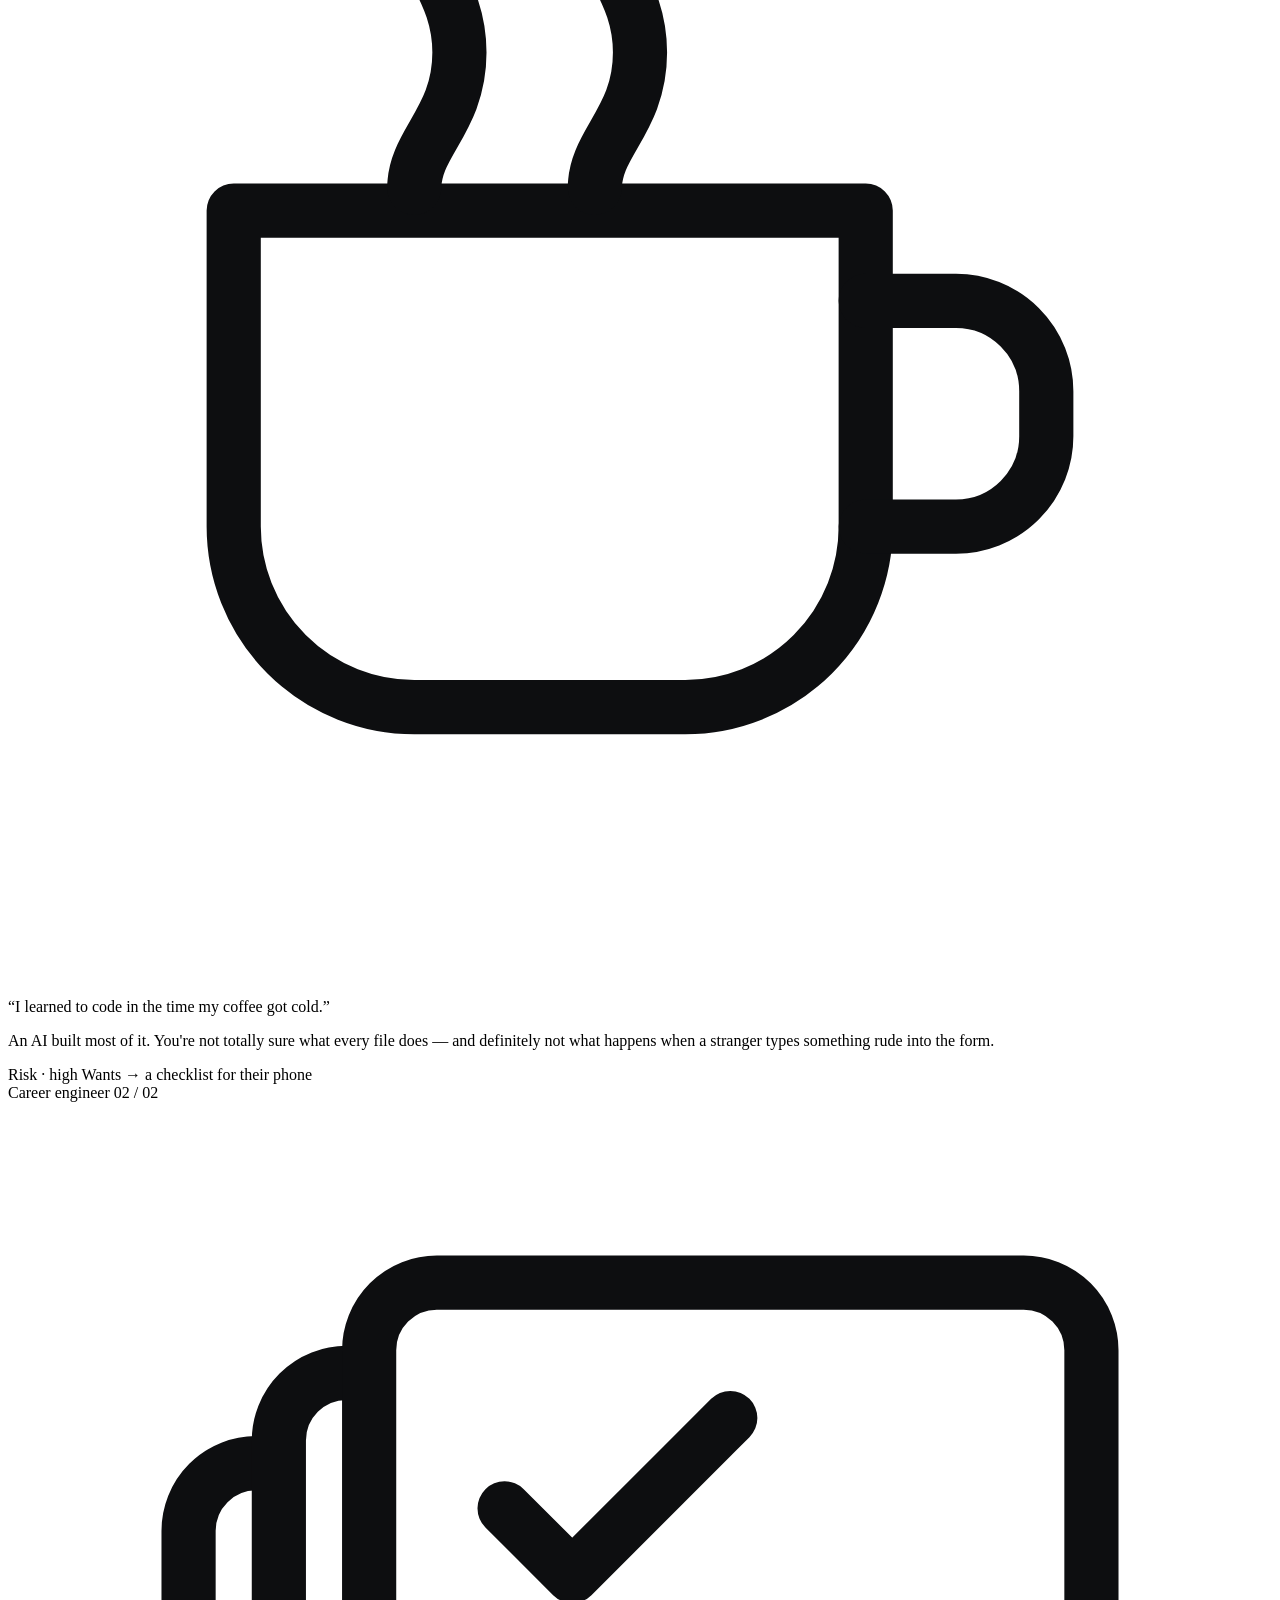
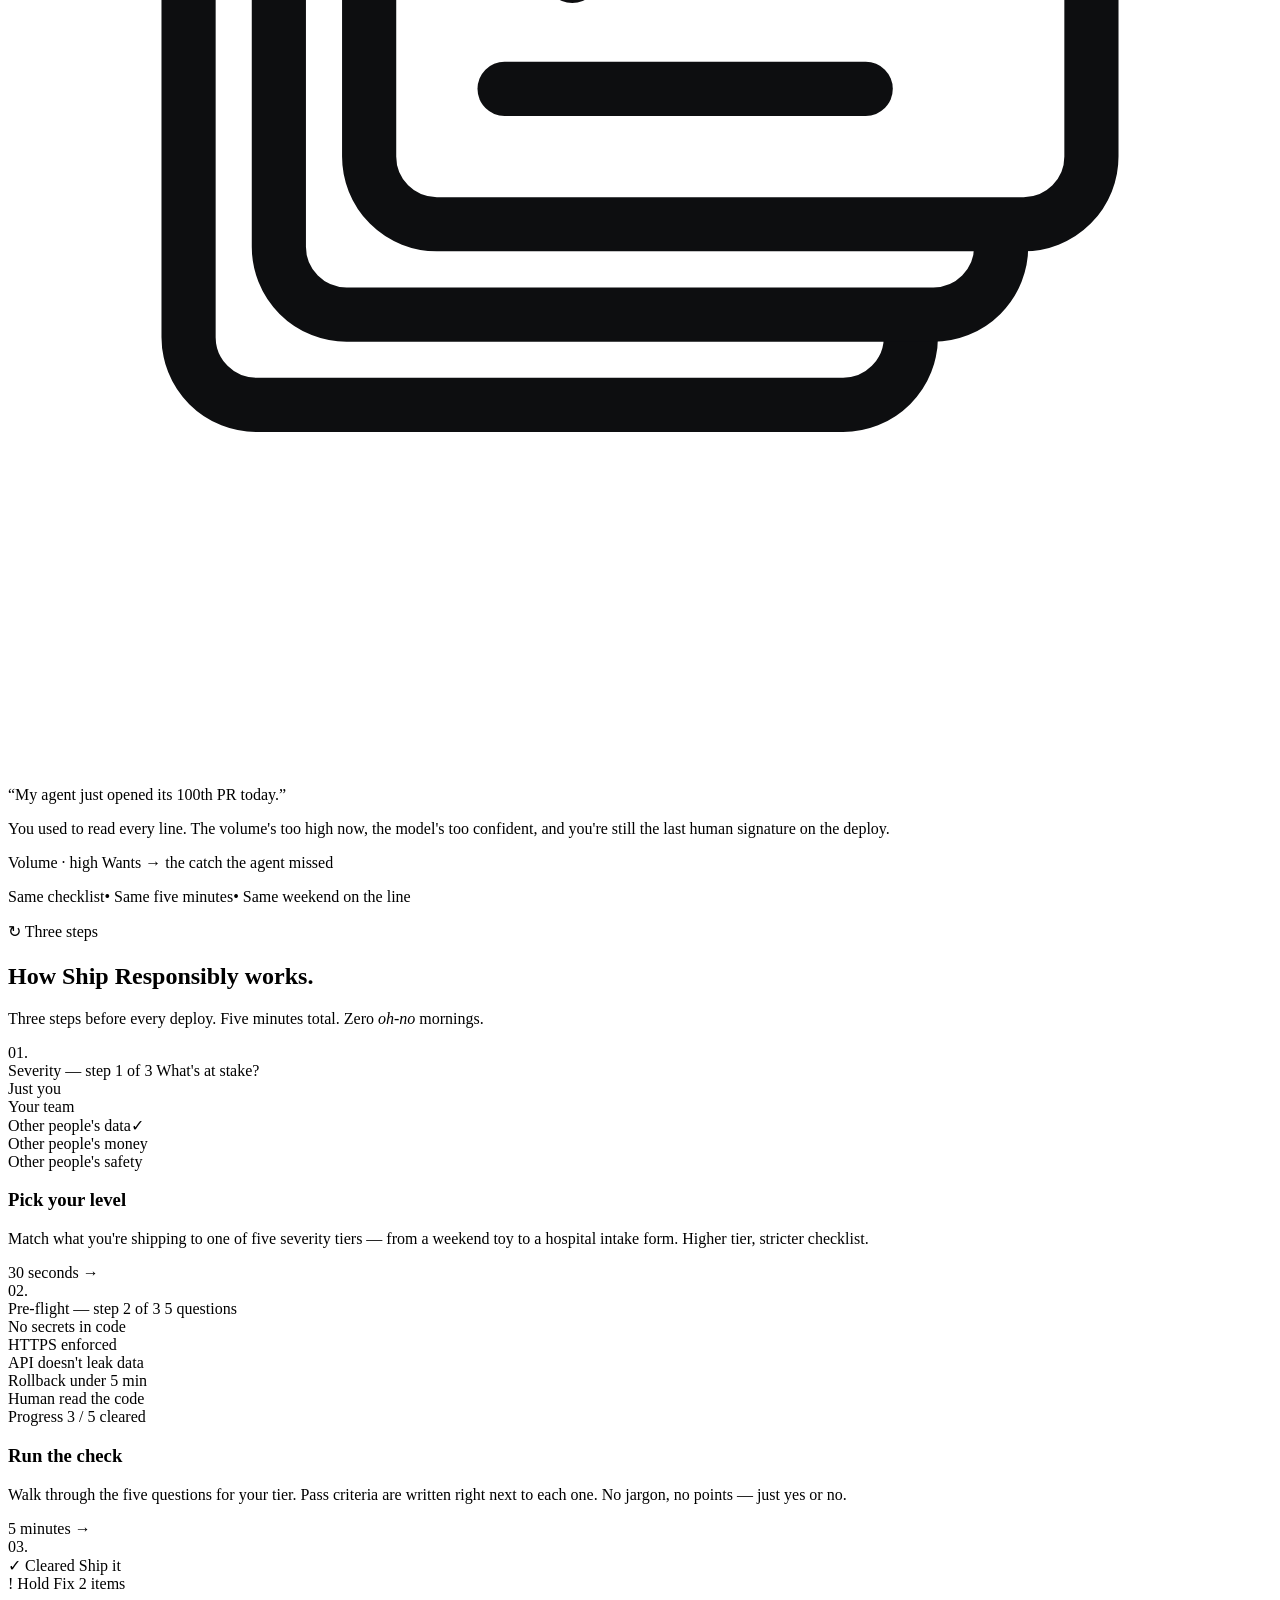
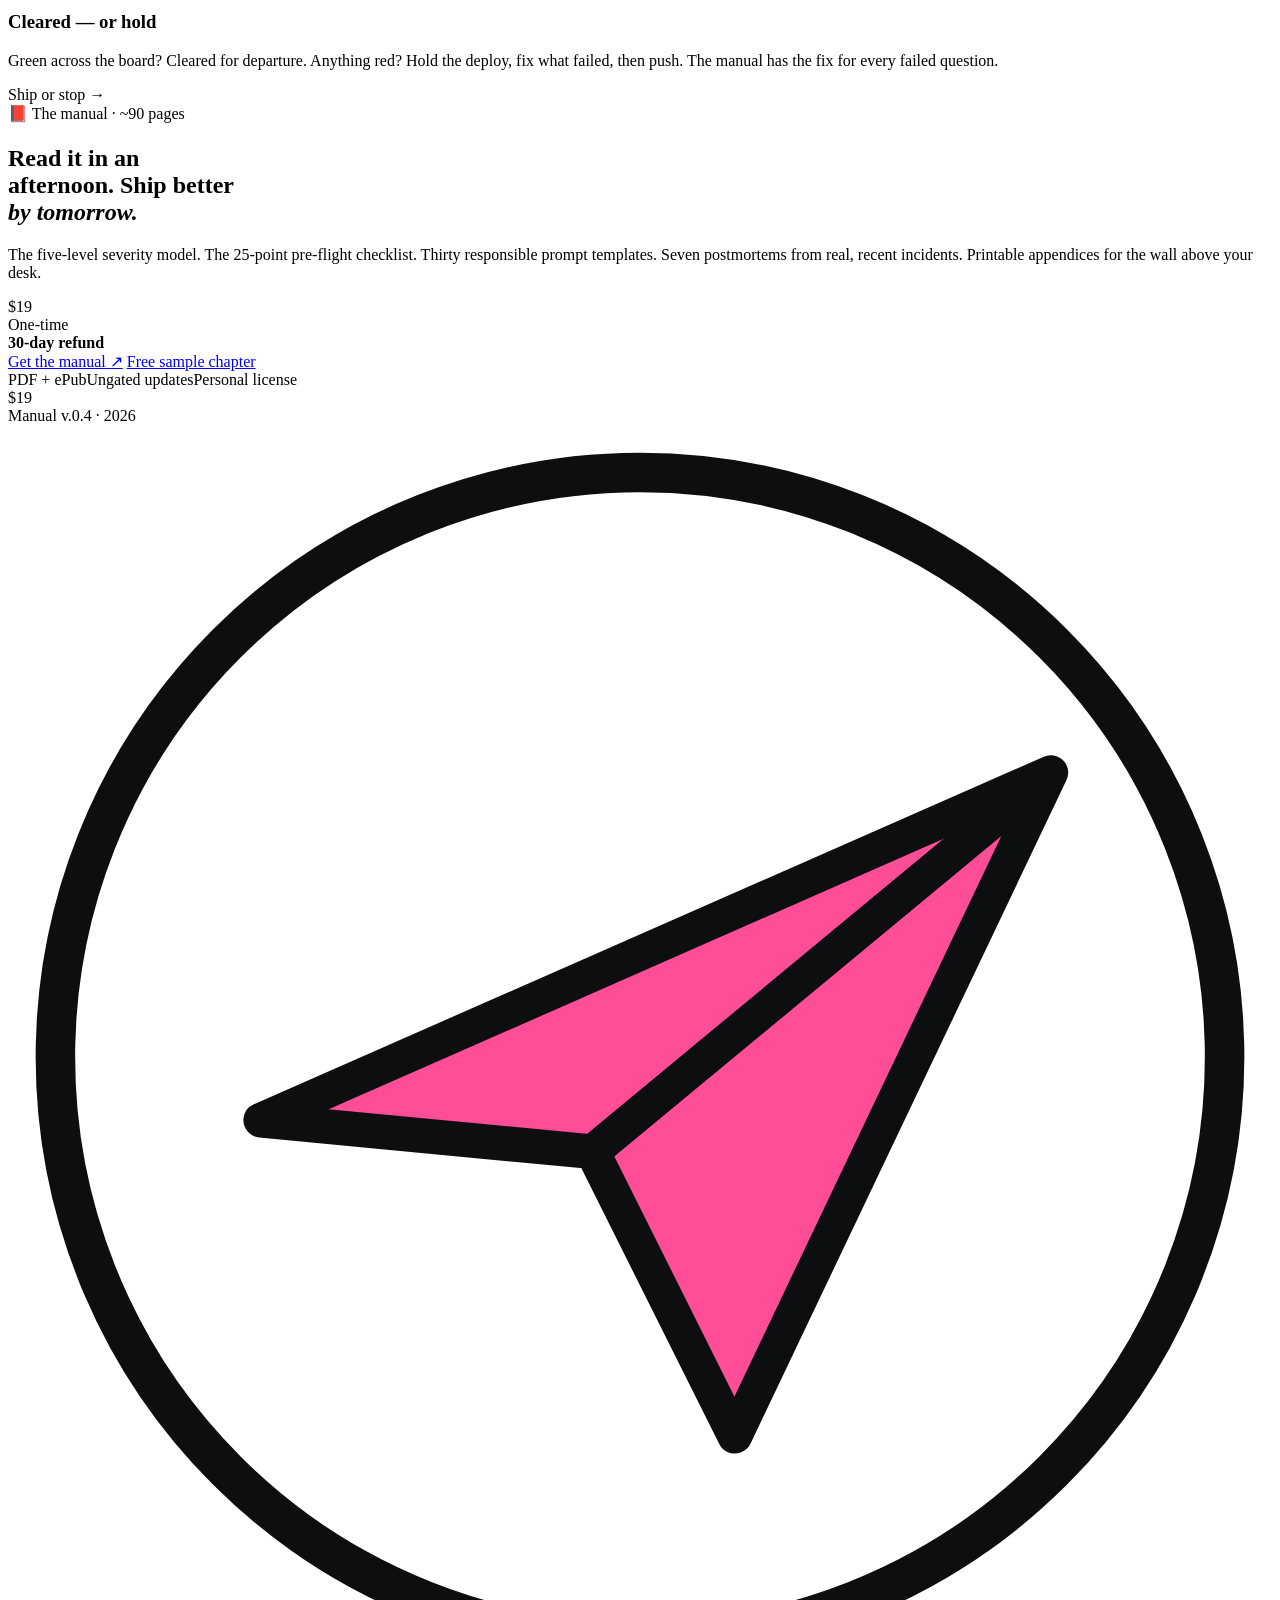
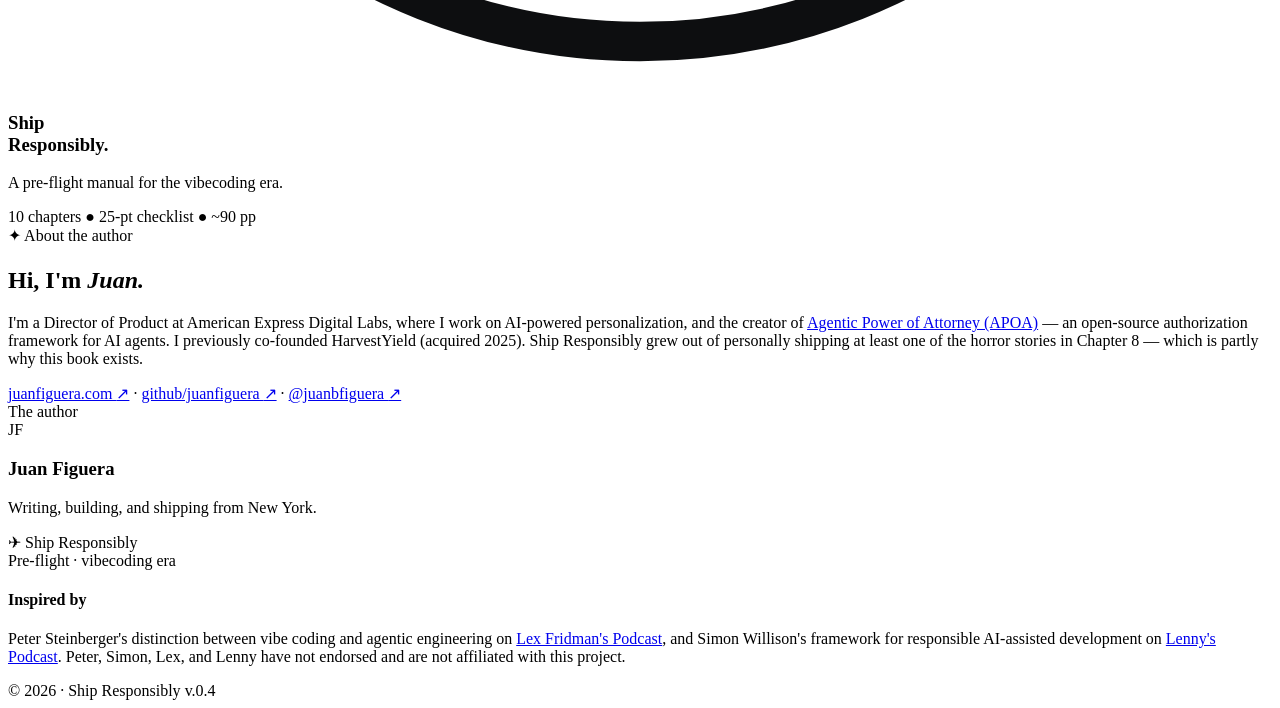
==== commit ed15a76a: "copy: rename to "25-point pre-flight checklist" Updates the manual's checklist reference to match th" ====
--- a/public/index.html
+++ b/public/index.html
@@ -46,7 +46,7 @@
        restates the proposition so the page is legible without script. -->
   <div style="background:#0d0e10;color:#fff;padding:14px 22px;font-family:system-ui,sans-serif;font-size:14px;line-height:1.5;">
     <strong>Ship Responsibly</strong> is a $19 pre-flight manual for the vibecoding era —
-    a five-level severity model, a 47-item Graduation Checklist, thirty responsible
+    a five-level severity model, a 25-point pre-flight checklist, thirty responsible
     prompt templates, and seven postmortems.
     <a href="/playbook" style="color:#ff4d97;text-decoration:underline;">Get the manual →</a>
   </div>
@@ -262,7 +262,7 @@
         <div>
           <span class="pill"><span class="ic" aria-hidden="true">📕</span> The manual · ~90 pages</span>
           <h2 style="margin-top: 22px;">Read it in an<br/>afternoon. Ship better<br/><em>by tomorrow.</em></h2>
-          <p class="lede">The five-level severity model. The 47-item Graduation Checklist. Thirty responsible prompt templates. Seven postmortems from real, recent incidents. Printable appendices for the wall above your desk.</p>
+          <p class="lede">The five-level severity model. The 25-point pre-flight checklist. Thirty responsible prompt templates. Seven postmortems from real, recent incidents. Printable appendices for the wall above your desk.</p>
 
           <div class="price-row">
             <span class="price"><span class="cur">$</span>19</span>
@@ -317,7 +317,7 @@
           <div class="b-foot">
             <span>10 chapters</span>
             <span class="sep">●</span>
-            <span>47-pt checklist</span>
+            <span>25-pt checklist</span>
             <span class="sep">●</span>
             <span class="pn">~90 pp</span>
           </div>
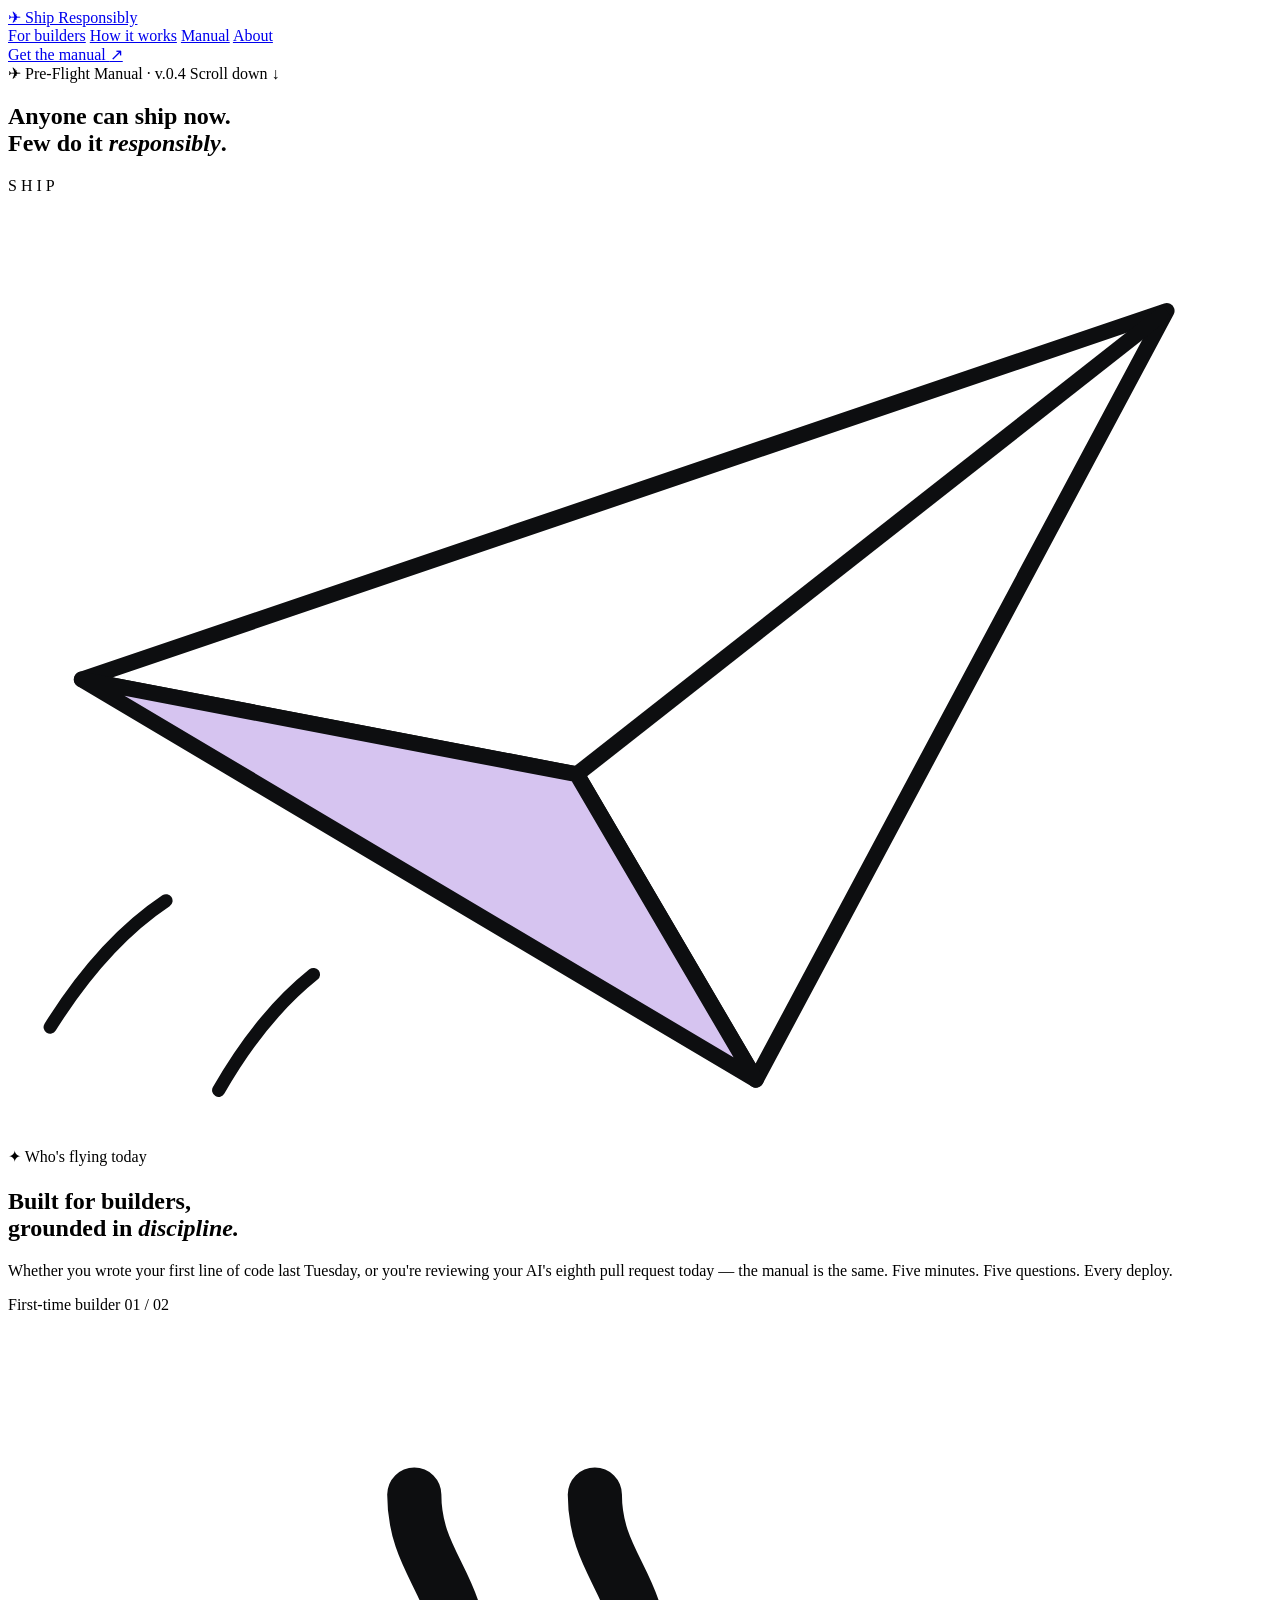
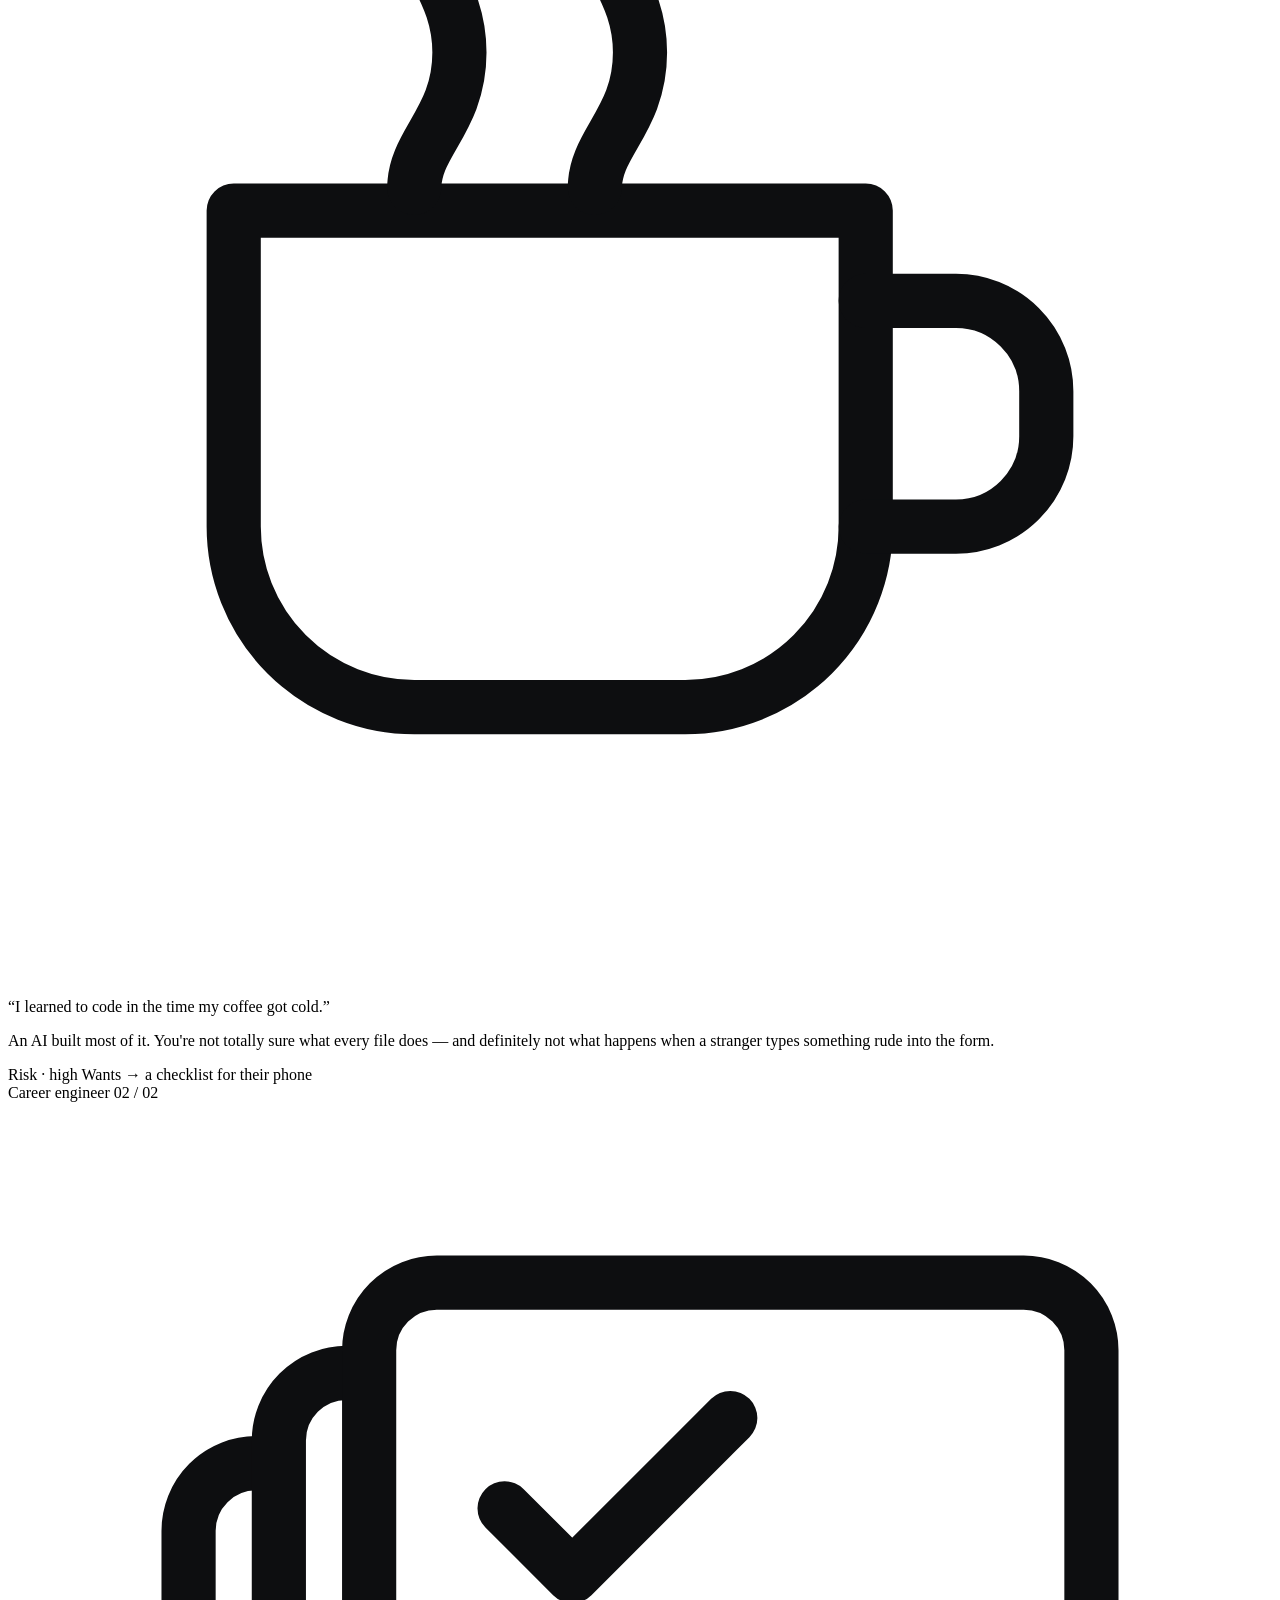
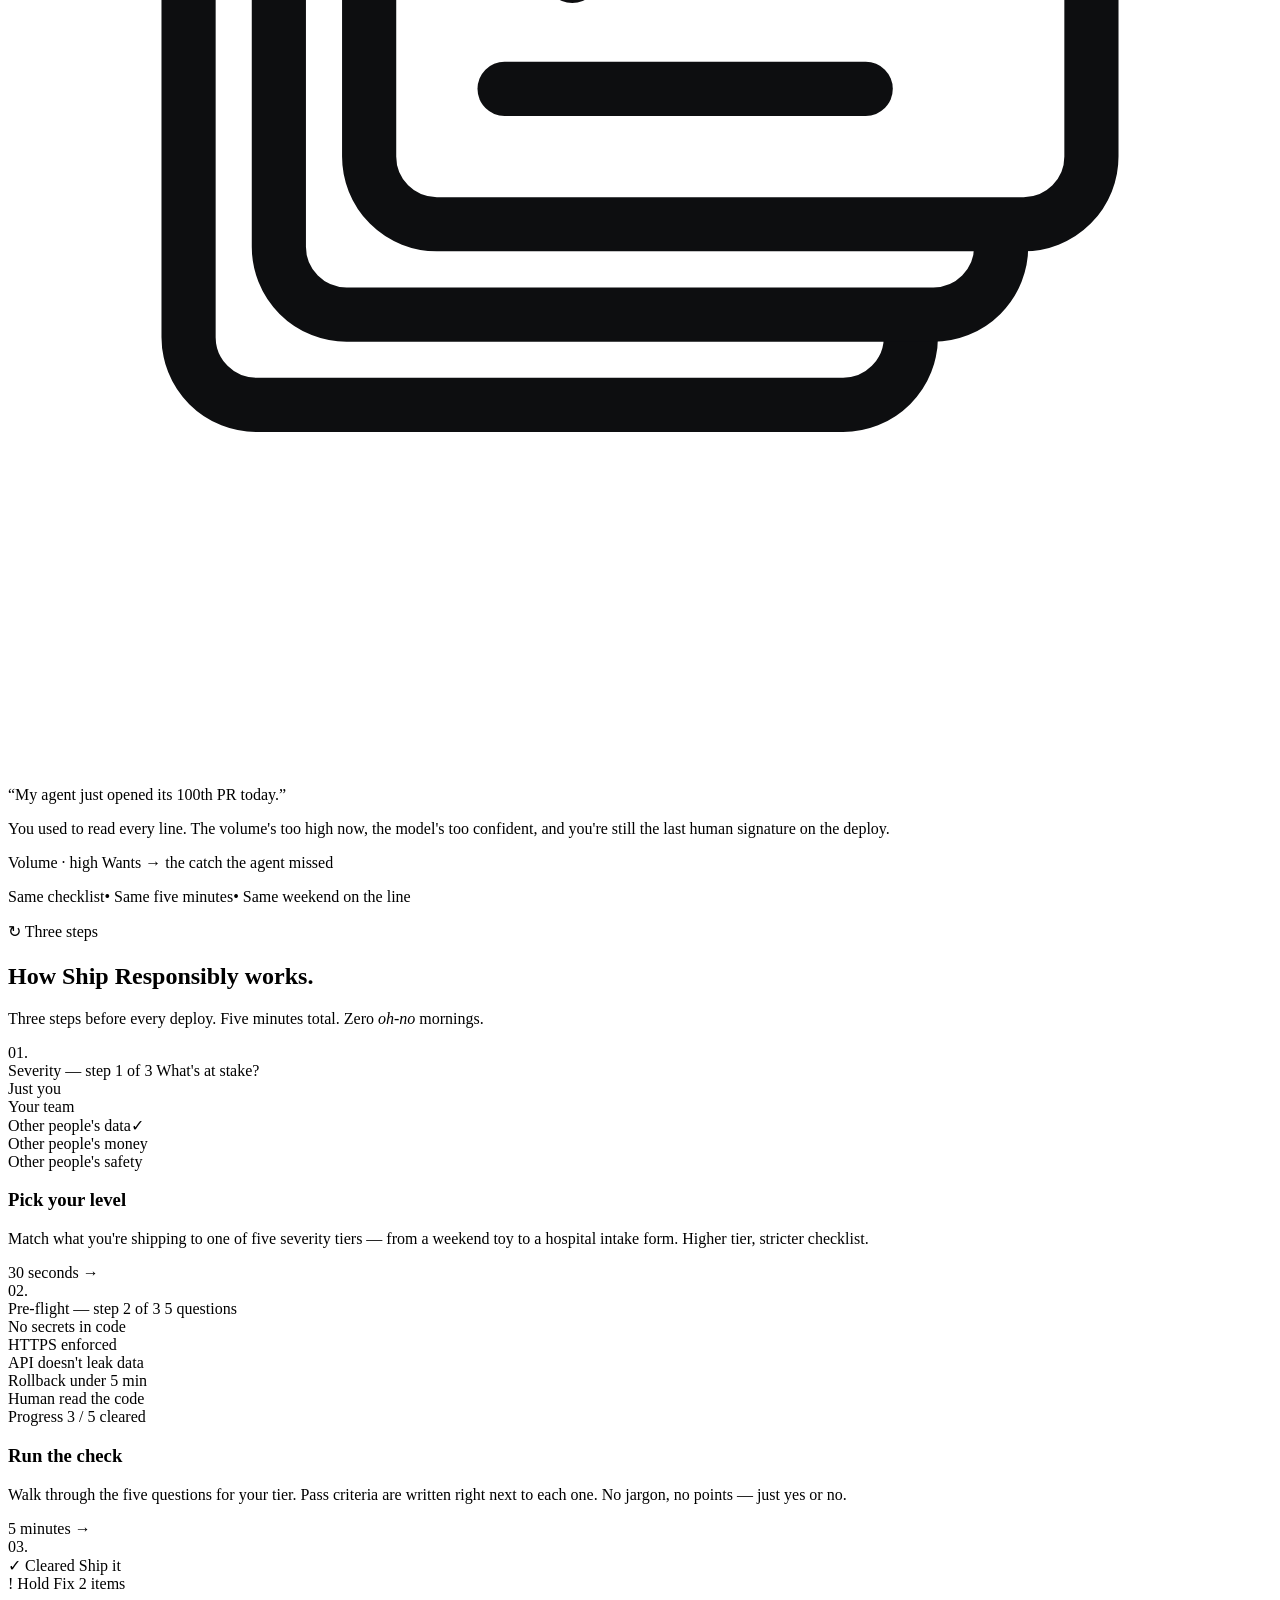
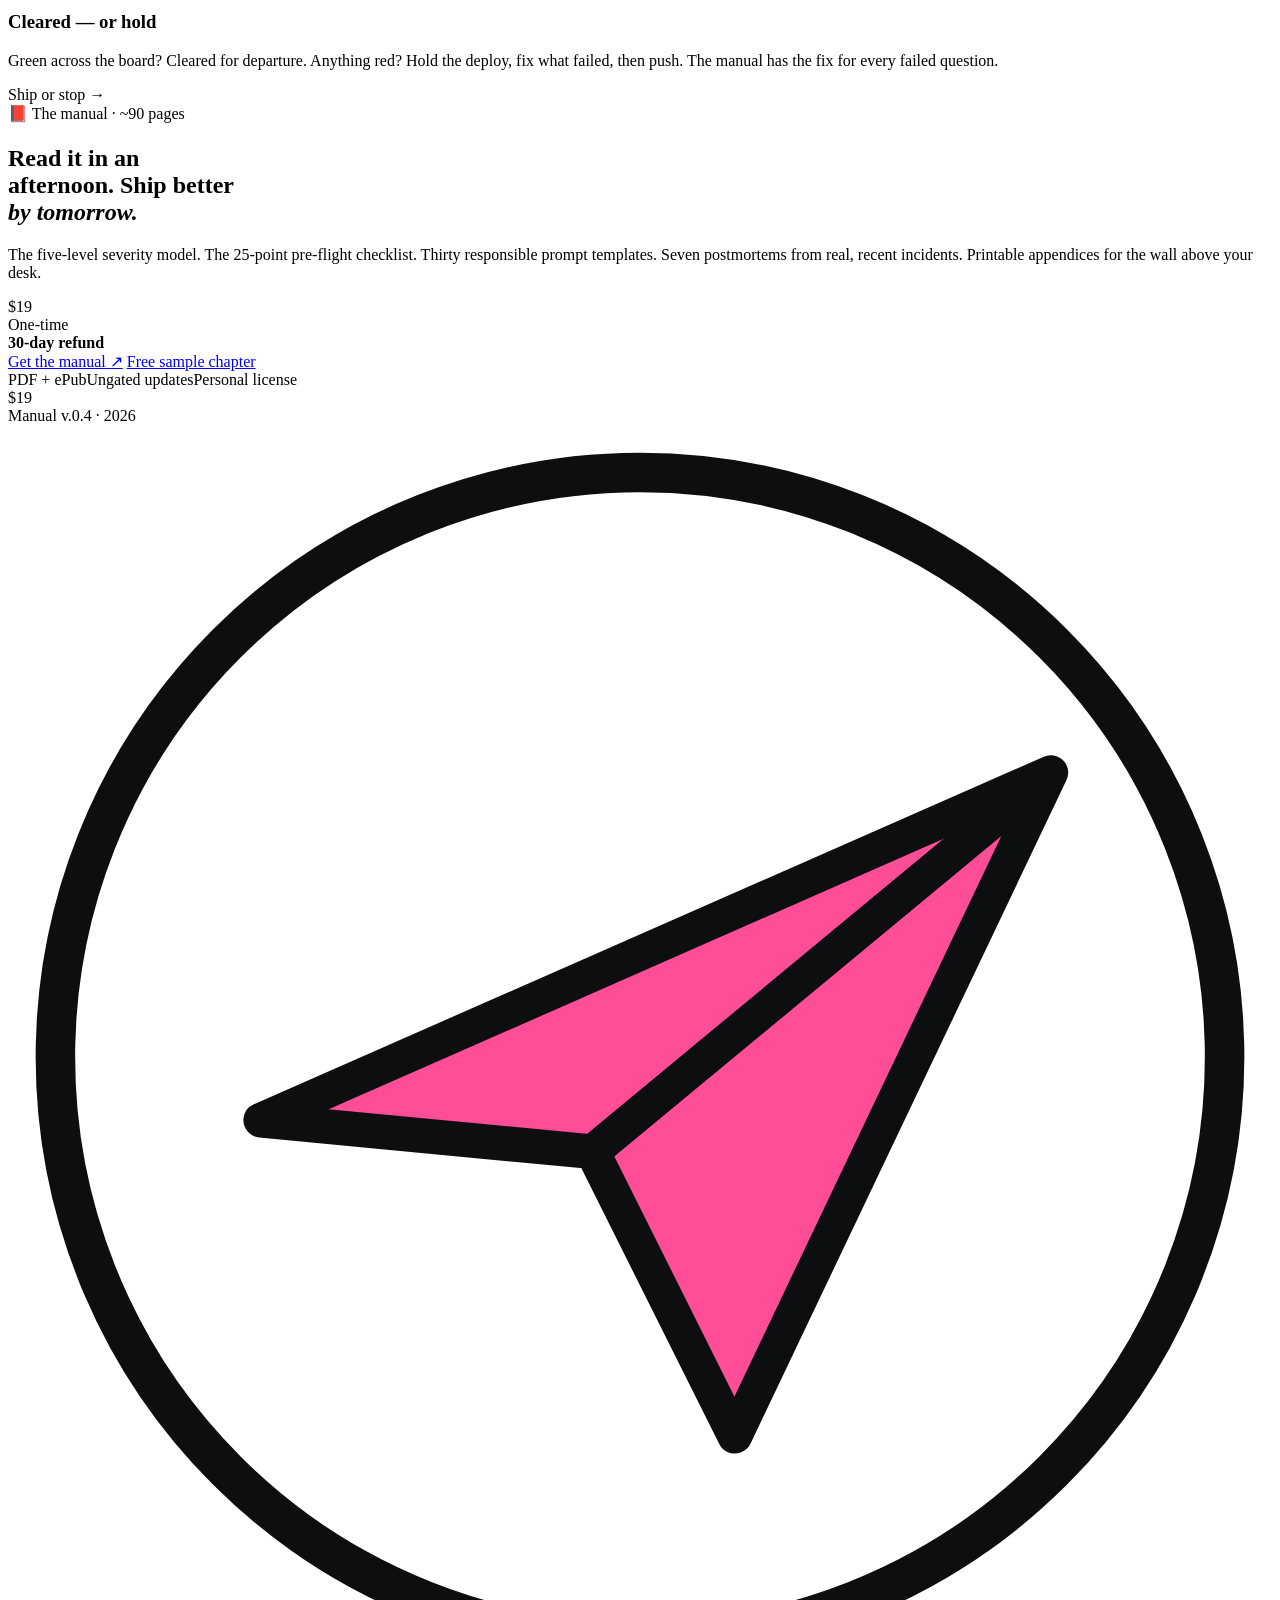
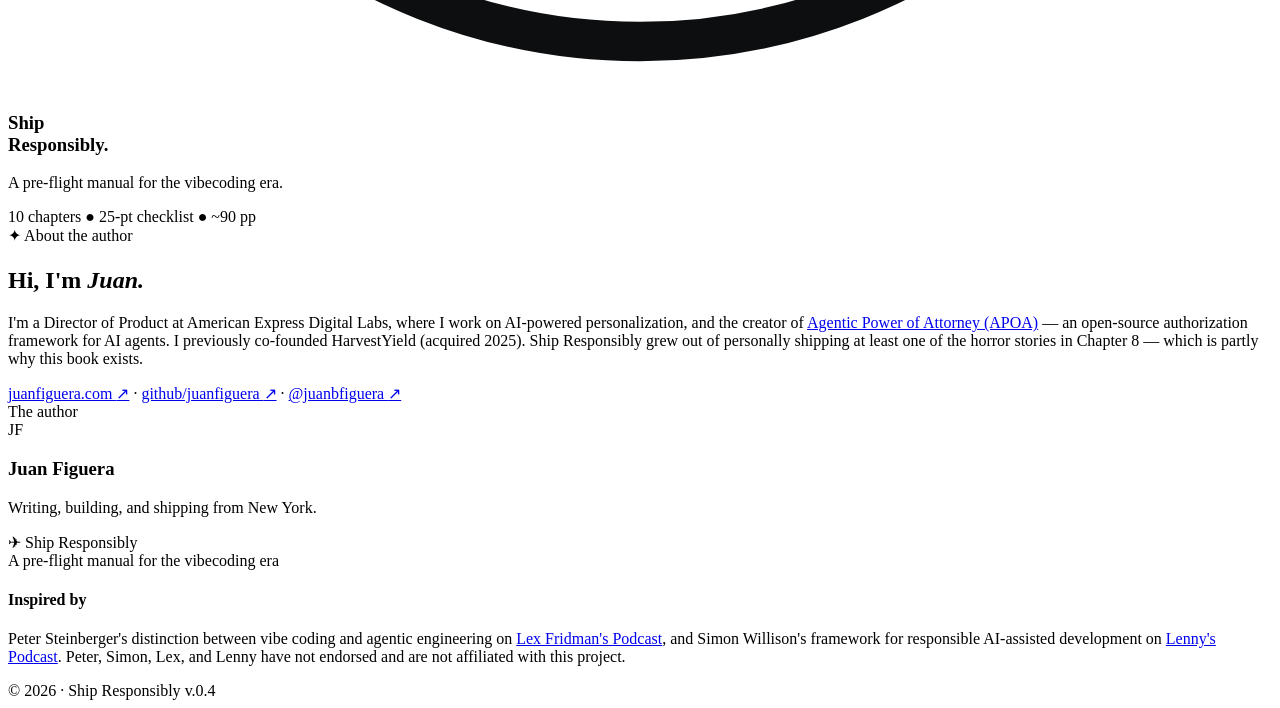
==== commit 06a6989d: "copy: expand footer tagline to full sentence "Pre-flight · vibecoding era" -> "A pre-flight manual f" ====
--- a/public/index.html
+++ b/public/index.html
@@ -369,7 +369,7 @@
           <span class="glyph" aria-hidden="true">✈</span>
           <span>Ship Responsibly</span>
         </span>
-        <div class="tagline">Pre-flight · vibecoding era</div>
+        <div class="tagline">A pre-flight manual for the vibecoding era</div>
       </div>
       <div>
         <h4>Inspired by</h4>
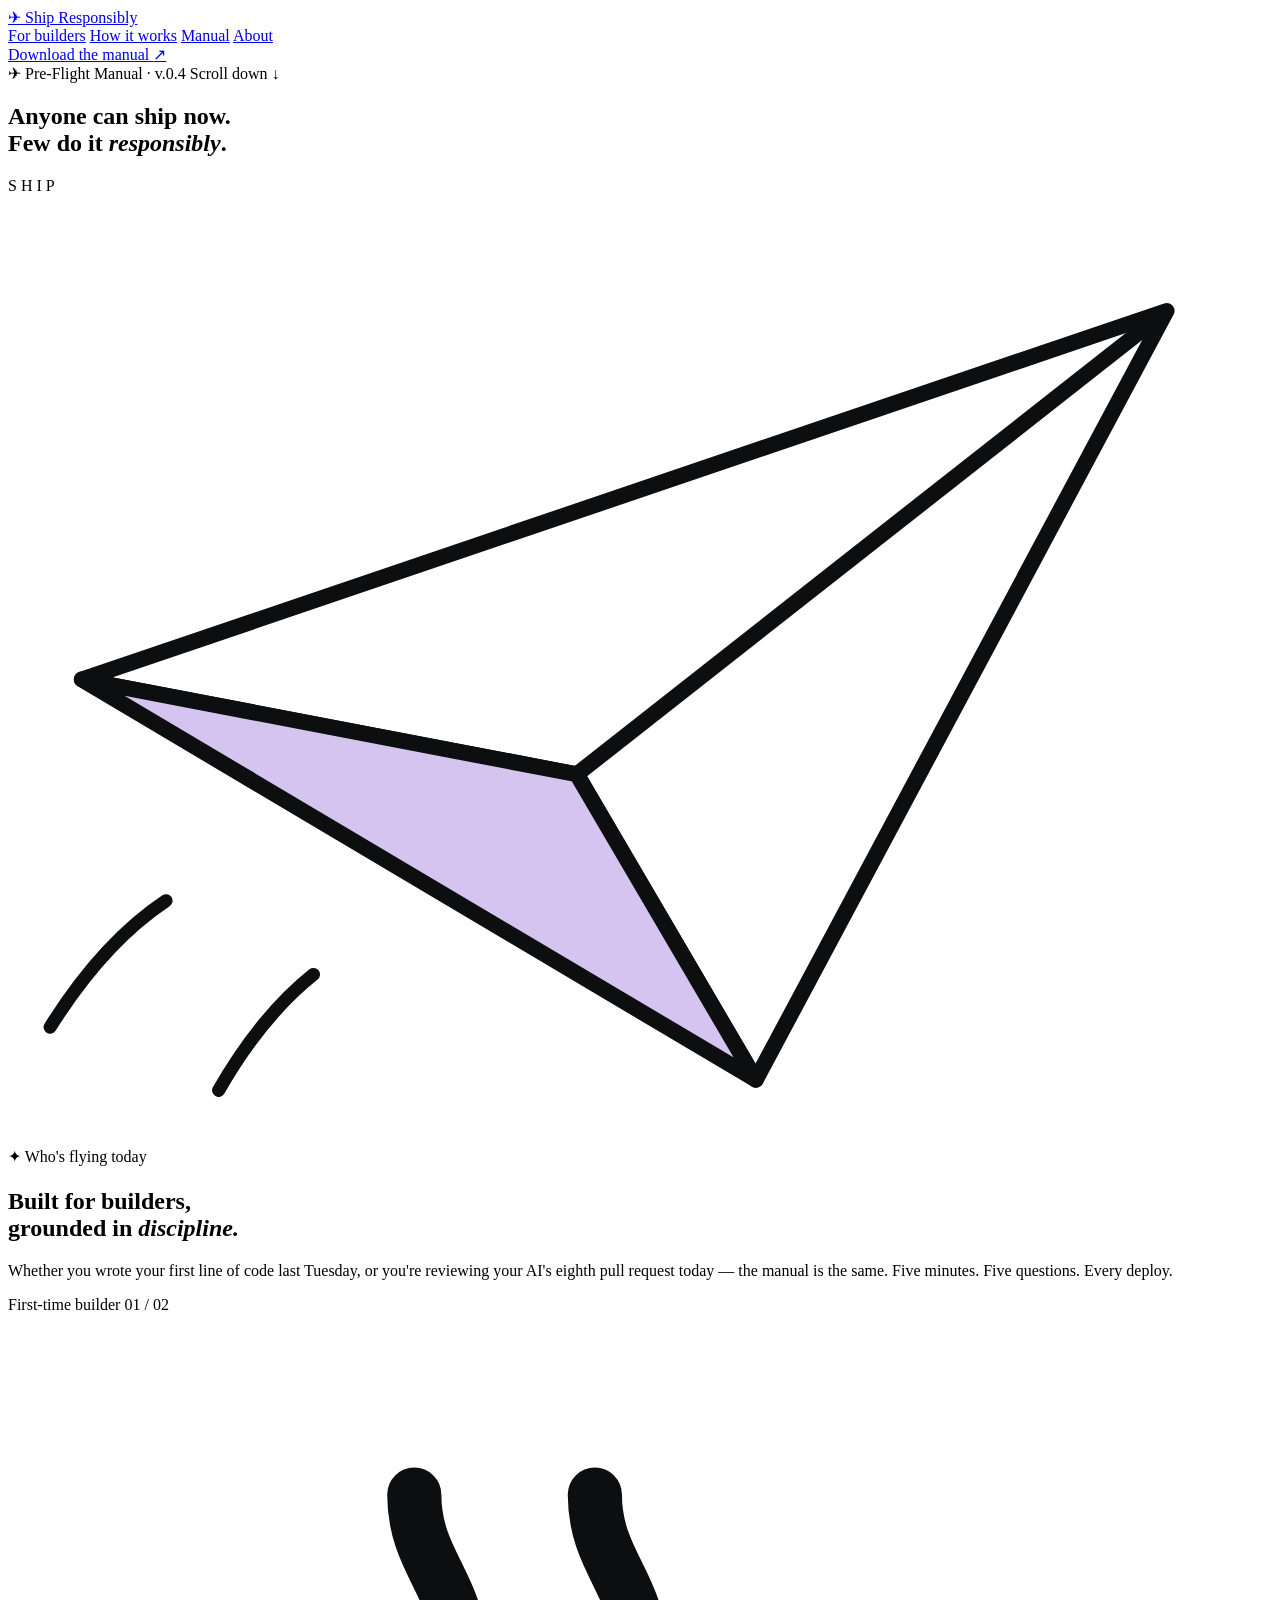
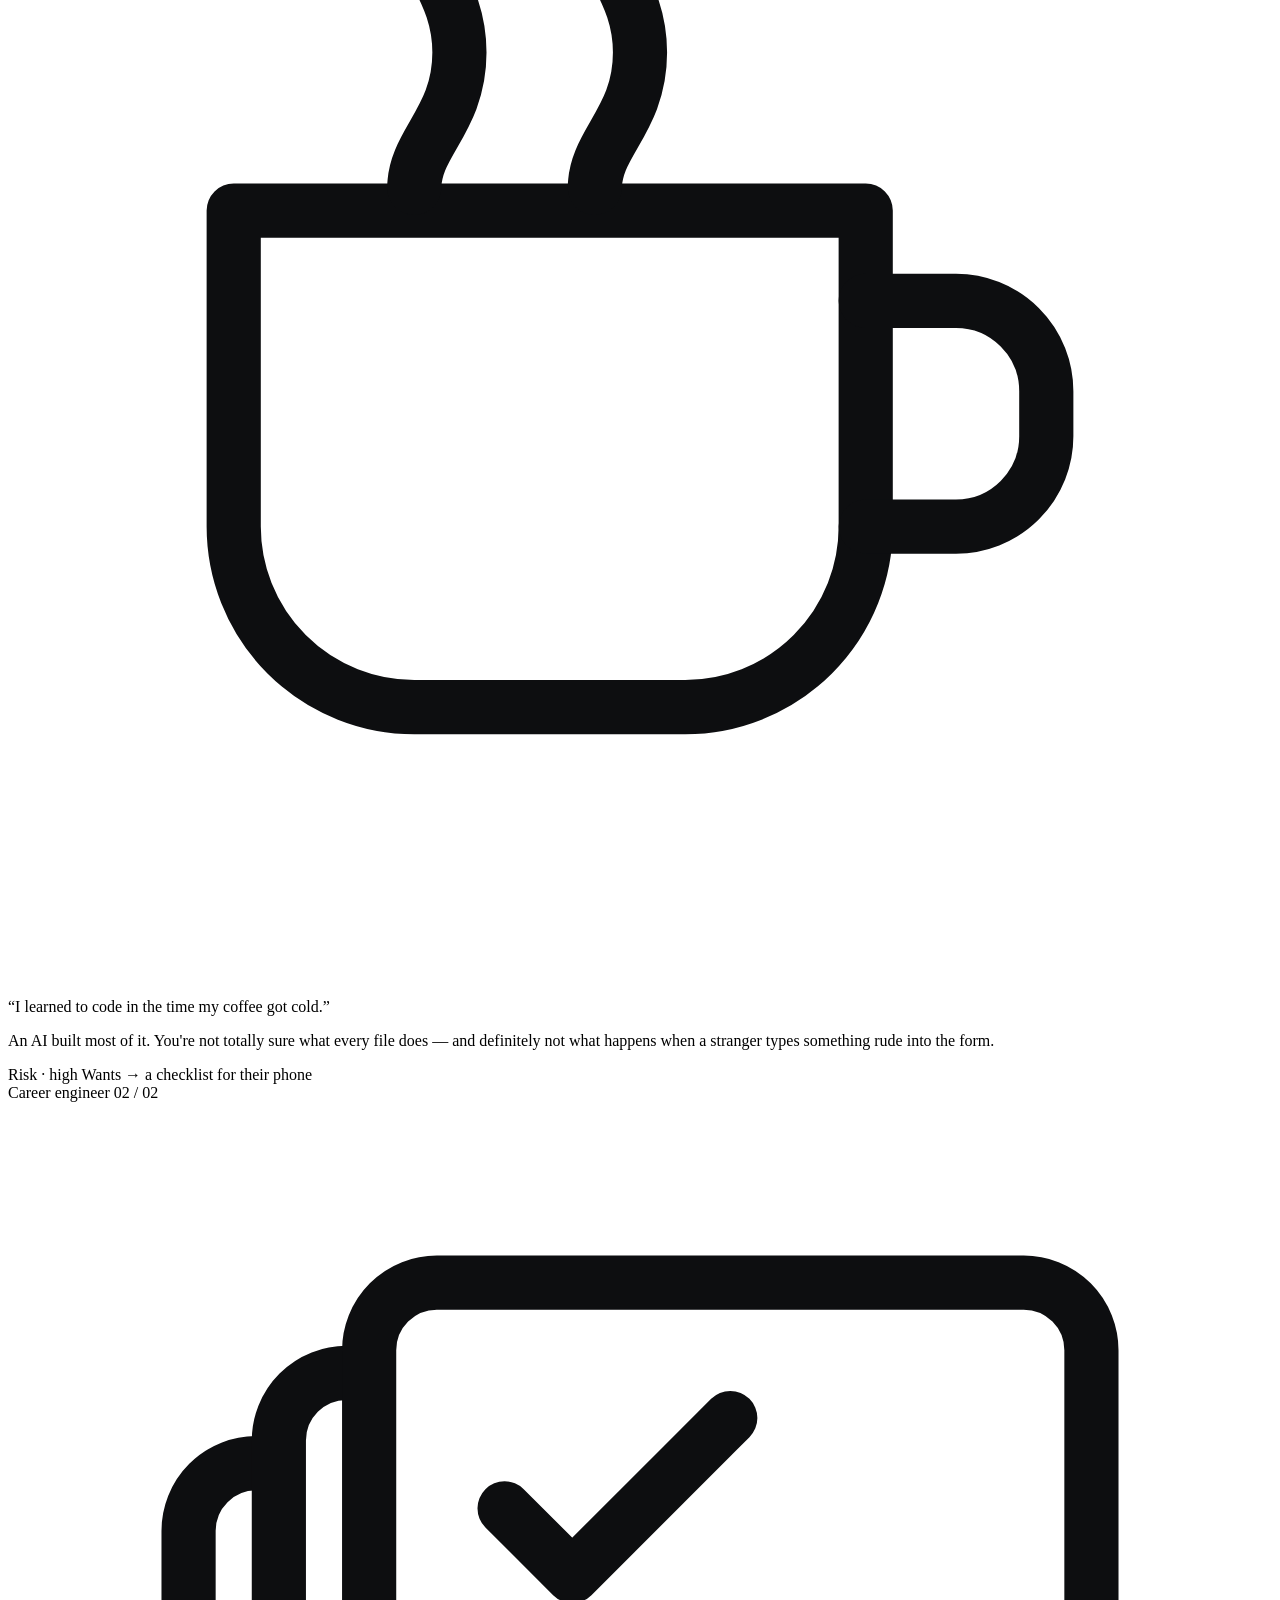
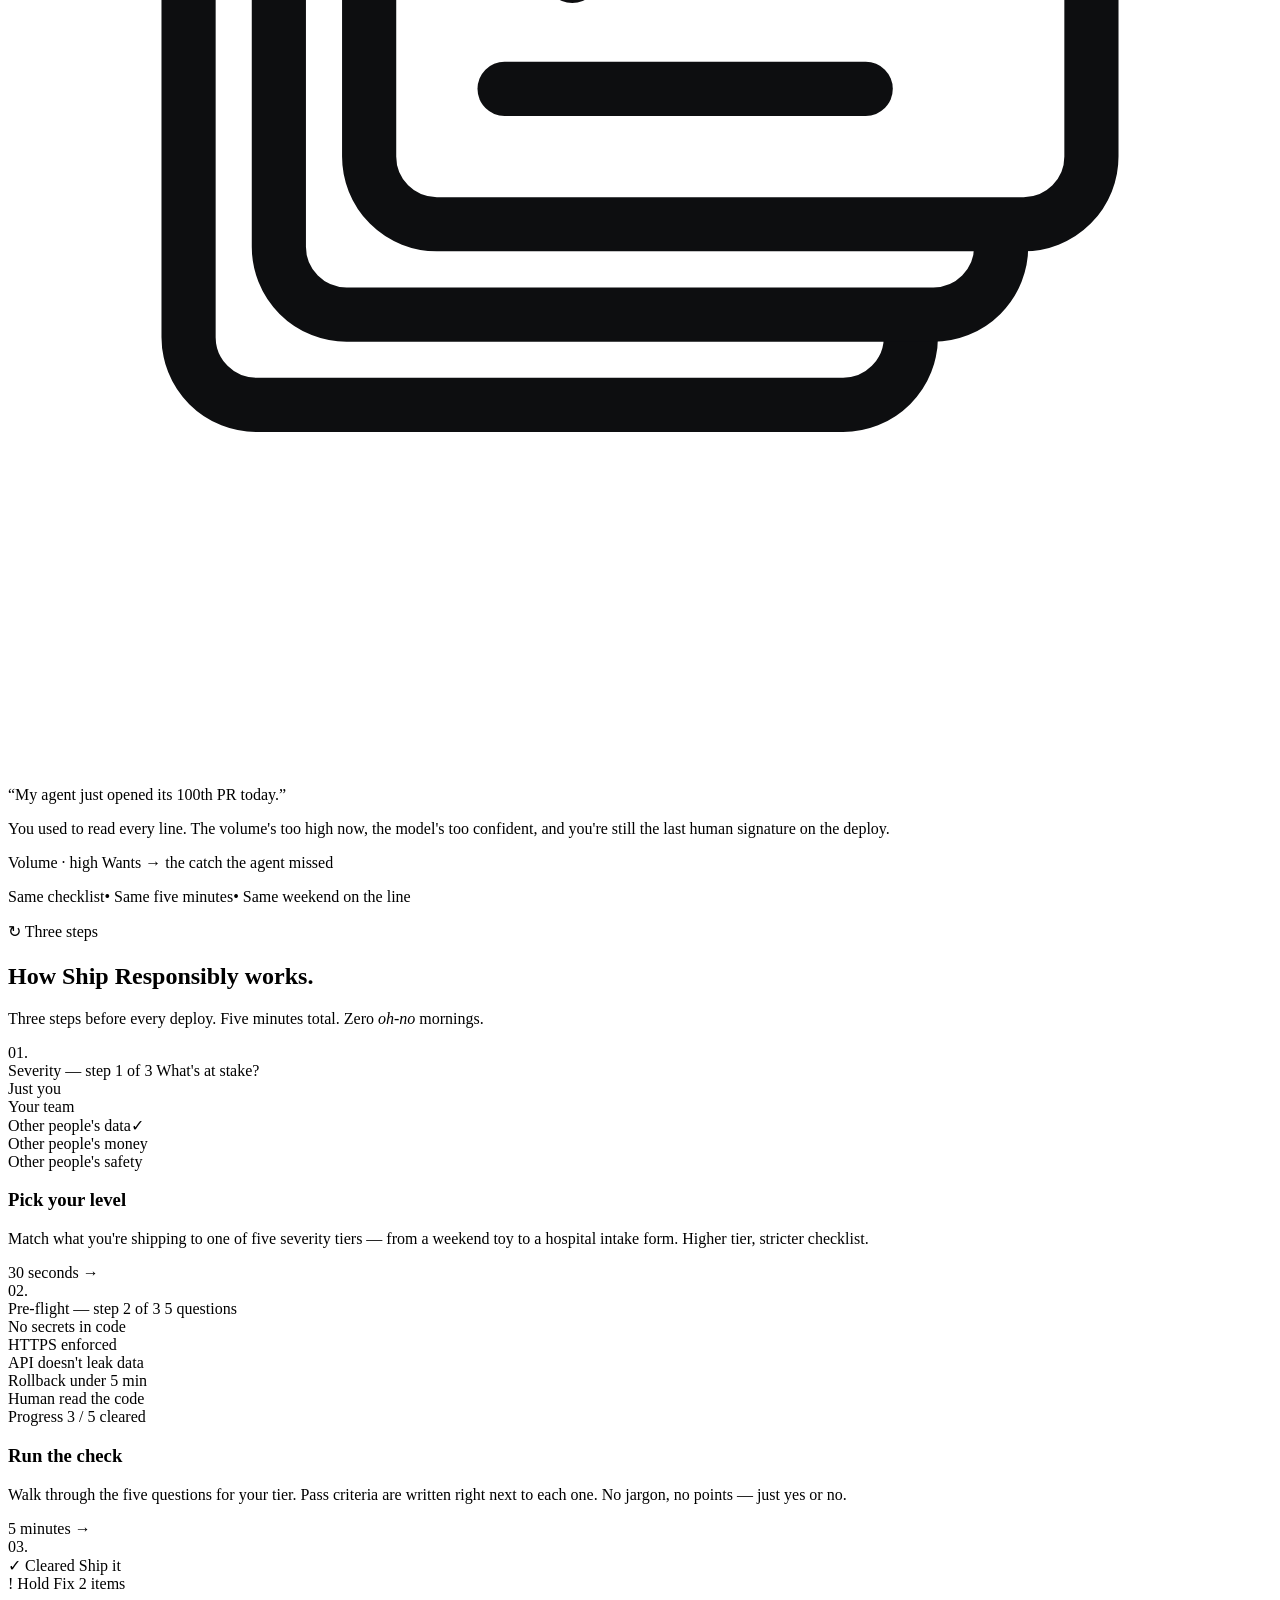
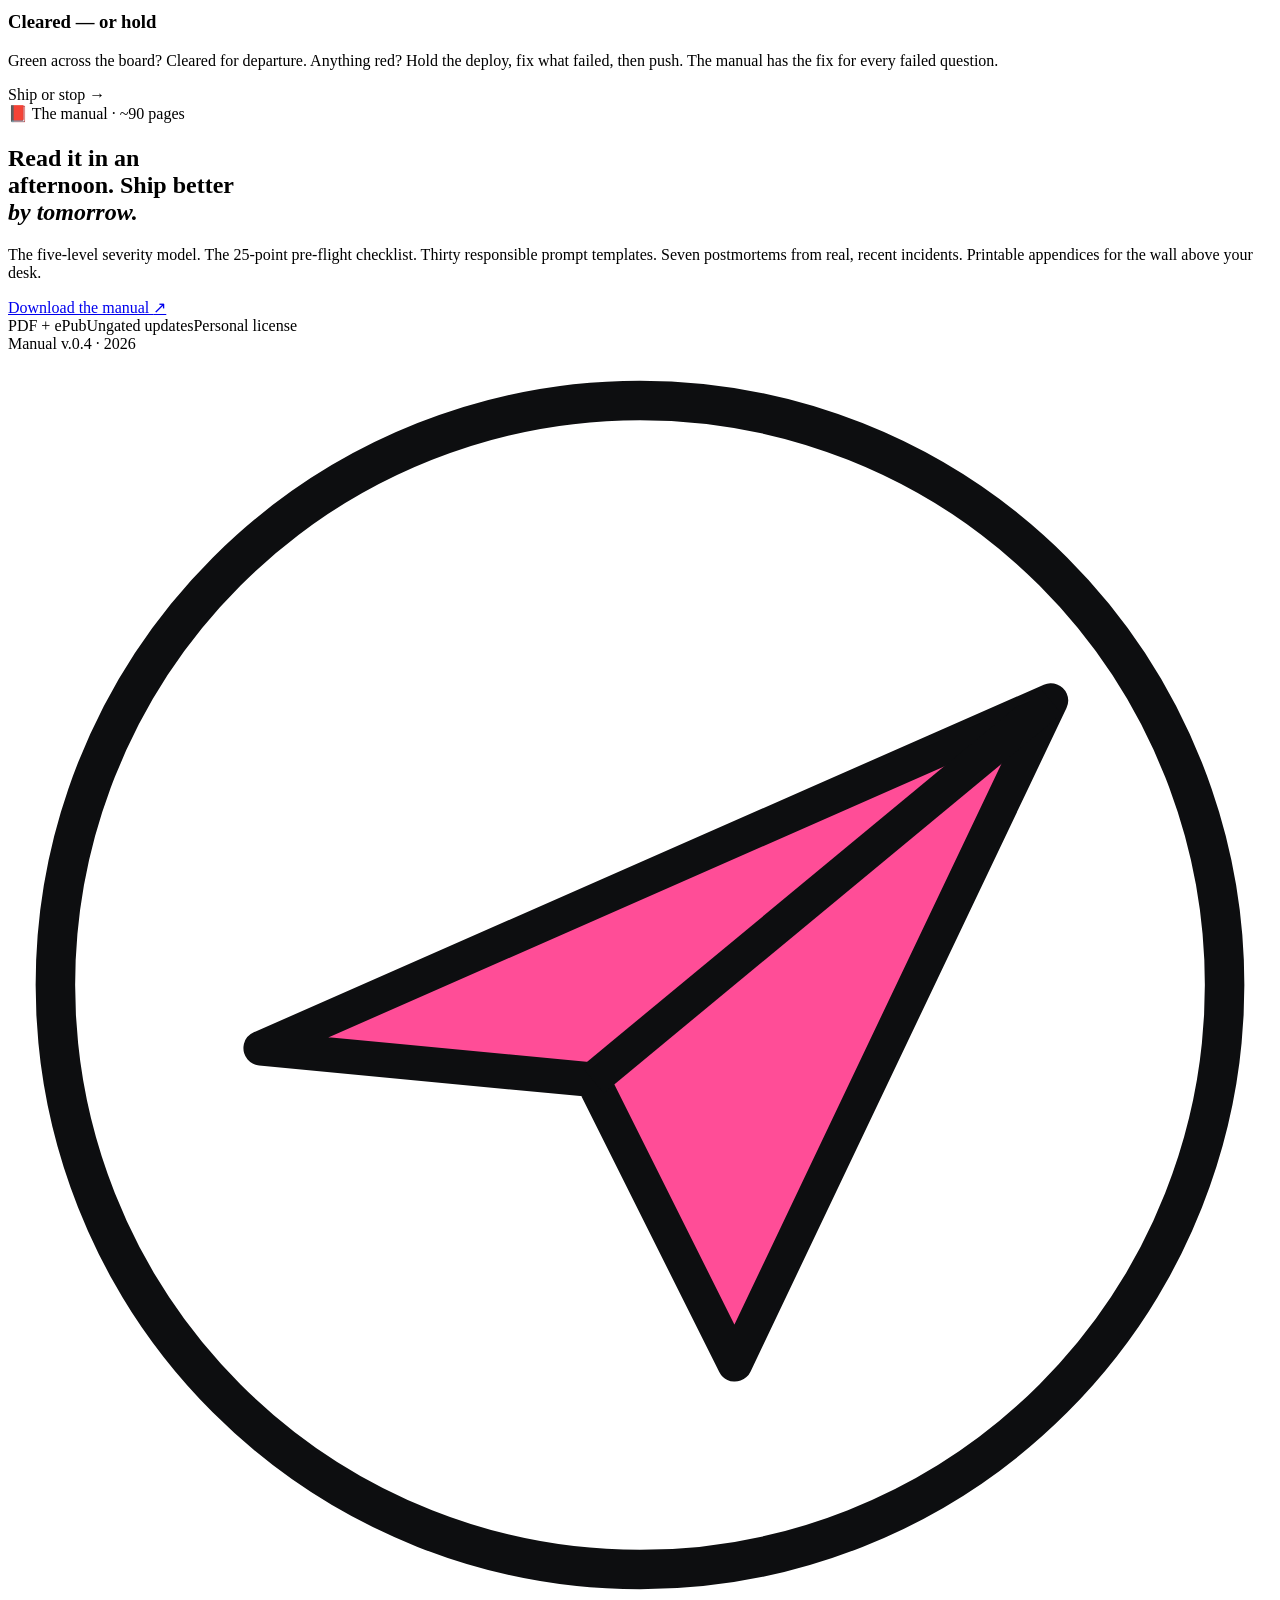
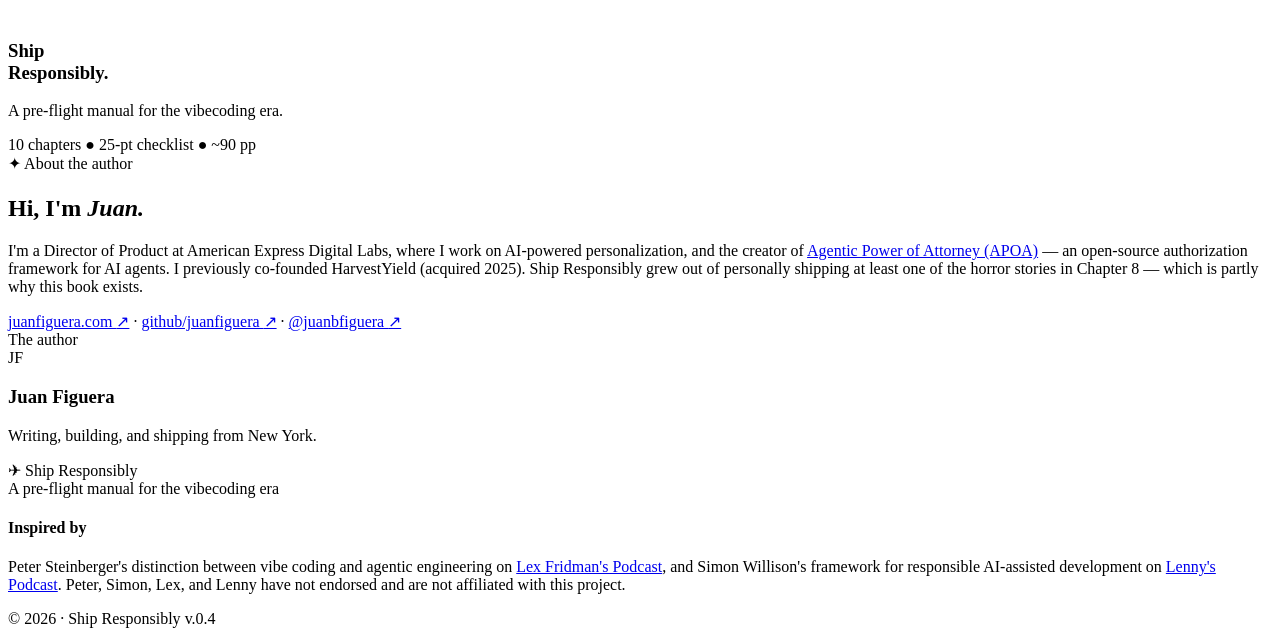
==== commit e8f1e9a5: "feat: give away the manual for free Drop $19 pricing and 30-day refund copy from the landing page, s" ====
--- a/public/index.html
+++ b/public/index.html
@@ -4,20 +4,20 @@
 <meta charset="utf-8" />
 <meta name="viewport" content="width=device-width, initial-scale=1" />
 <title>Ship Responsibly — A pre-flight manual for the vibecoding era</title>
-<meta name="description" content="A pre-flight manual for people shipping AI-assisted software. For first-time builders and senior engineers alike. $19." />
+<meta name="description" content="A pre-flight manual for people shipping AI-assisted software. For first-time builders and senior engineers alike. Free." />
 <link rel="canonical" href="https://shipresponsibly.com/" />
 
 <!-- Open Graph -->
 <meta property="og:type" content="website" />
 <meta property="og:url" content="https://shipresponsibly.com/" />
 <meta property="og:title" content="Ship Responsibly — A pre-flight manual for the vibecoding era" />
-<meta property="og:description" content="A pre-flight manual for people shipping AI-assisted software. For first-time builders and senior engineers alike. $19." />
+<meta property="og:description" content="A pre-flight manual for people shipping AI-assisted software. For first-time builders and senior engineers alike. Free." />
 <meta property="og:image" content="https://shipresponsibly.com/assets/og-image.png" />
 
 <!-- Twitter -->
 <meta name="twitter:card" content="summary_large_image" />
 <meta name="twitter:title" content="Ship Responsibly — A pre-flight manual for the vibecoding era" />
-<meta name="twitter:description" content="A pre-flight manual for people shipping AI-assisted software. For first-time builders and senior engineers alike. $19." />
+<meta name="twitter:description" content="A pre-flight manual for people shipping AI-assisted software. For first-time builders and senior engineers alike. Free." />
 <meta name="twitter:image" content="https://shipresponsibly.com/assets/og-image.png" />
 
 <!-- Favicon: white paper plane in a dark square, matching the nav glyph. -->
@@ -45,10 +45,10 @@
   <!-- Search engine / no-JS fallback. The page is mostly static; this block
        restates the proposition so the page is legible without script. -->
   <div style="background:#0d0e10;color:#fff;padding:14px 22px;font-family:system-ui,sans-serif;font-size:14px;line-height:1.5;">
-    <strong>Ship Responsibly</strong> is a $19 pre-flight manual for the vibecoding era —
+    <strong>Ship Responsibly</strong> is a free pre-flight manual for the vibecoding era —
     a five-level severity model, a 25-point pre-flight checklist, thirty responsible
     prompt templates, and seven postmortems.
-    <a href="/playbook" style="color:#ff4d97;text-decoration:underline;">Get the manual →</a>
+    <a href="/manual" style="color:#ff4d97;text-decoration:underline;">Download the manual →</a>
   </div>
 </noscript>
 
@@ -64,7 +64,7 @@
       <a href="#buy">Manual</a>
       <a href="#about">About</a>
     </nav>
-    <a href="/playbook" class="nav-cta">Get the manual <span class="arr" aria-hidden="true">↗</span></a>
+    <a href="/manual" class="nav-cta">Download the manual <span class="arr" aria-hidden="true">↗</span></a>
   </div>
 </header>
 
@@ -264,17 +264,8 @@
           <h2 style="margin-top: 22px;">Read it in an<br/>afternoon. Ship better<br/><em>by tomorrow.</em></h2>
           <p class="lede">The five-level severity model. The 25-point pre-flight checklist. Thirty responsible prompt templates. Seven postmortems from real, recent incidents. Printable appendices for the wall above your desk.</p>
 
-          <div class="price-row">
-            <span class="price"><span class="cur">$</span>19</span>
-            <div class="price-sub">
-              One-time<br/>
-              <b>30-day refund</b>
-            </div>
-          </div>
-
           <div class="ctas">
-            <a href="/playbook" class="btn btn-primary">Get the manual <span class="arr" aria-hidden="true">↗</span></a>
-            <a href="/sample" class="btn btn-ghost">Free sample chapter</a>
+            <a href="/manual" class="btn btn-primary">Download the manual <span class="arr" aria-hidden="true">↗</span></a>
           </div>
 
           <div class="fine">
@@ -283,7 +274,6 @@
         </div>
 
         <div class="book" aria-hidden="true">
-          <span class="badge-pink">$19</span>
 
           <div class="b-top">
             <span class="b-tag">Manual</span>
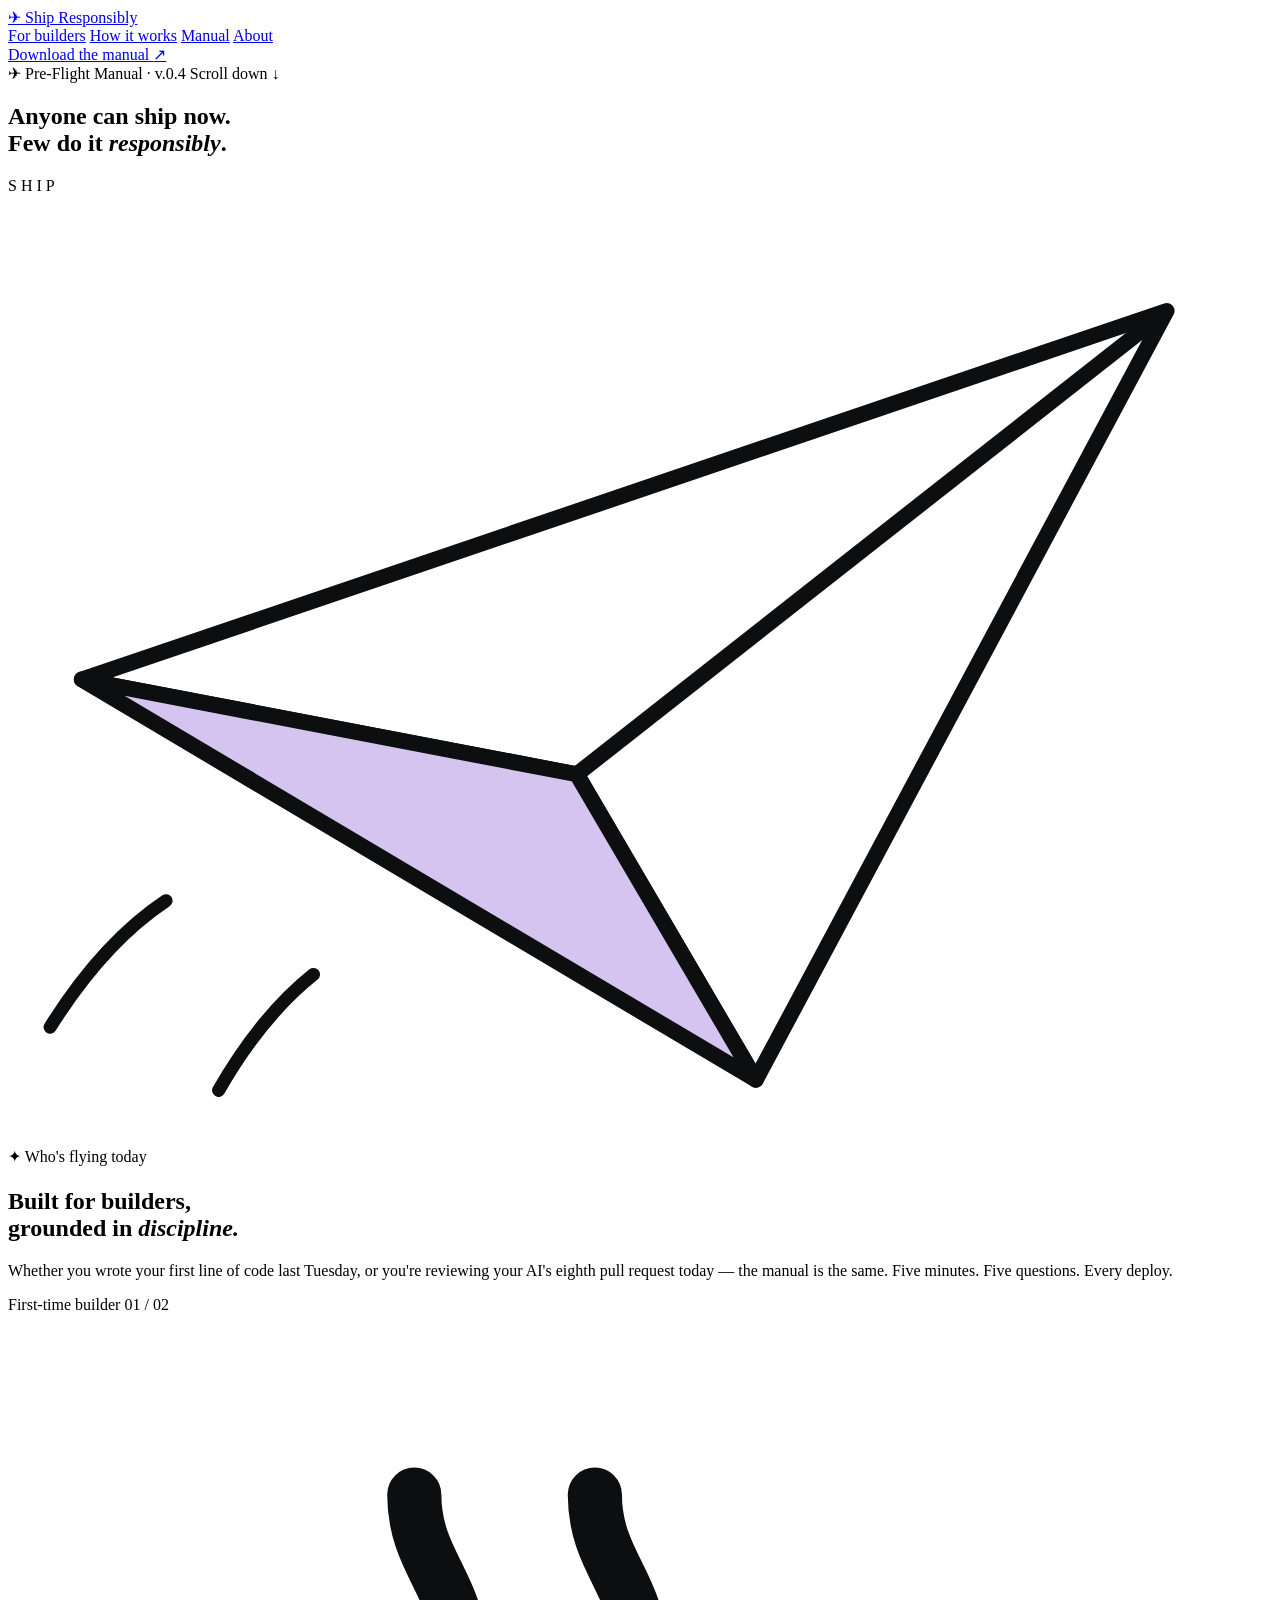
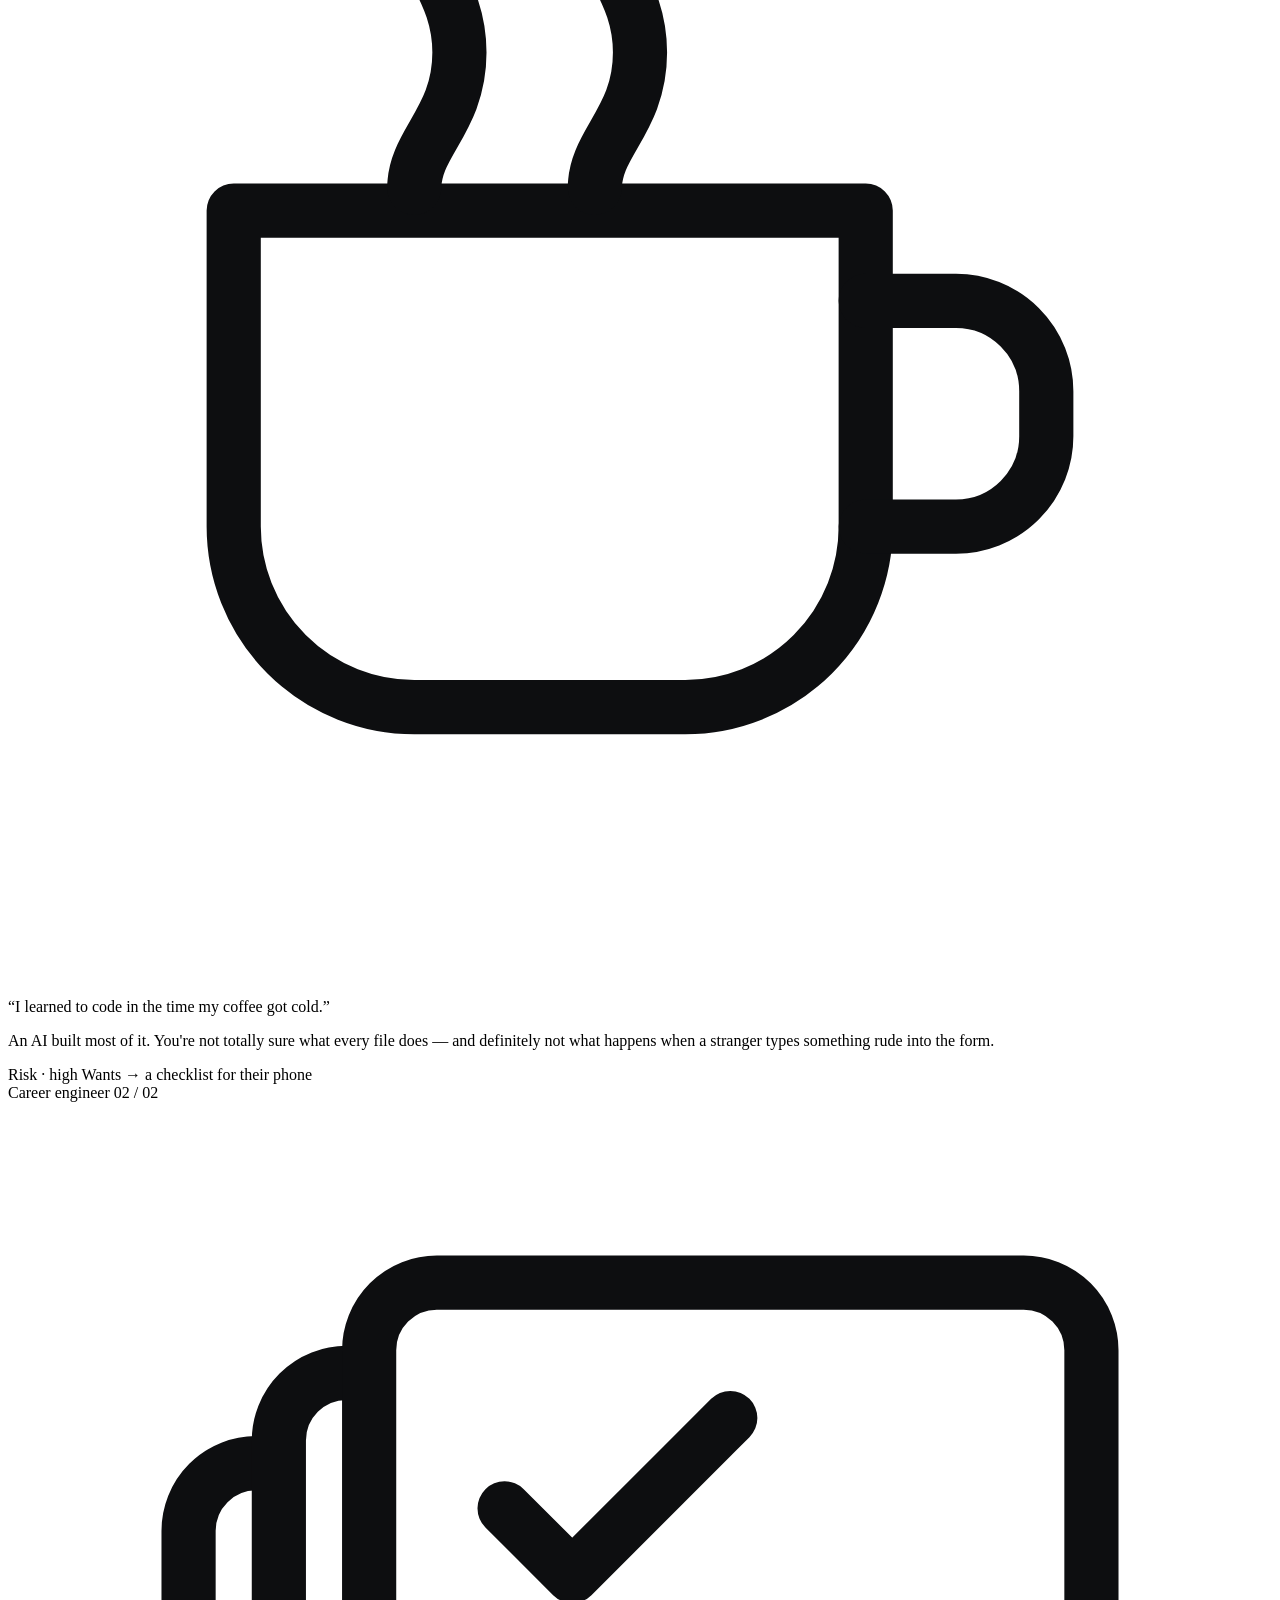
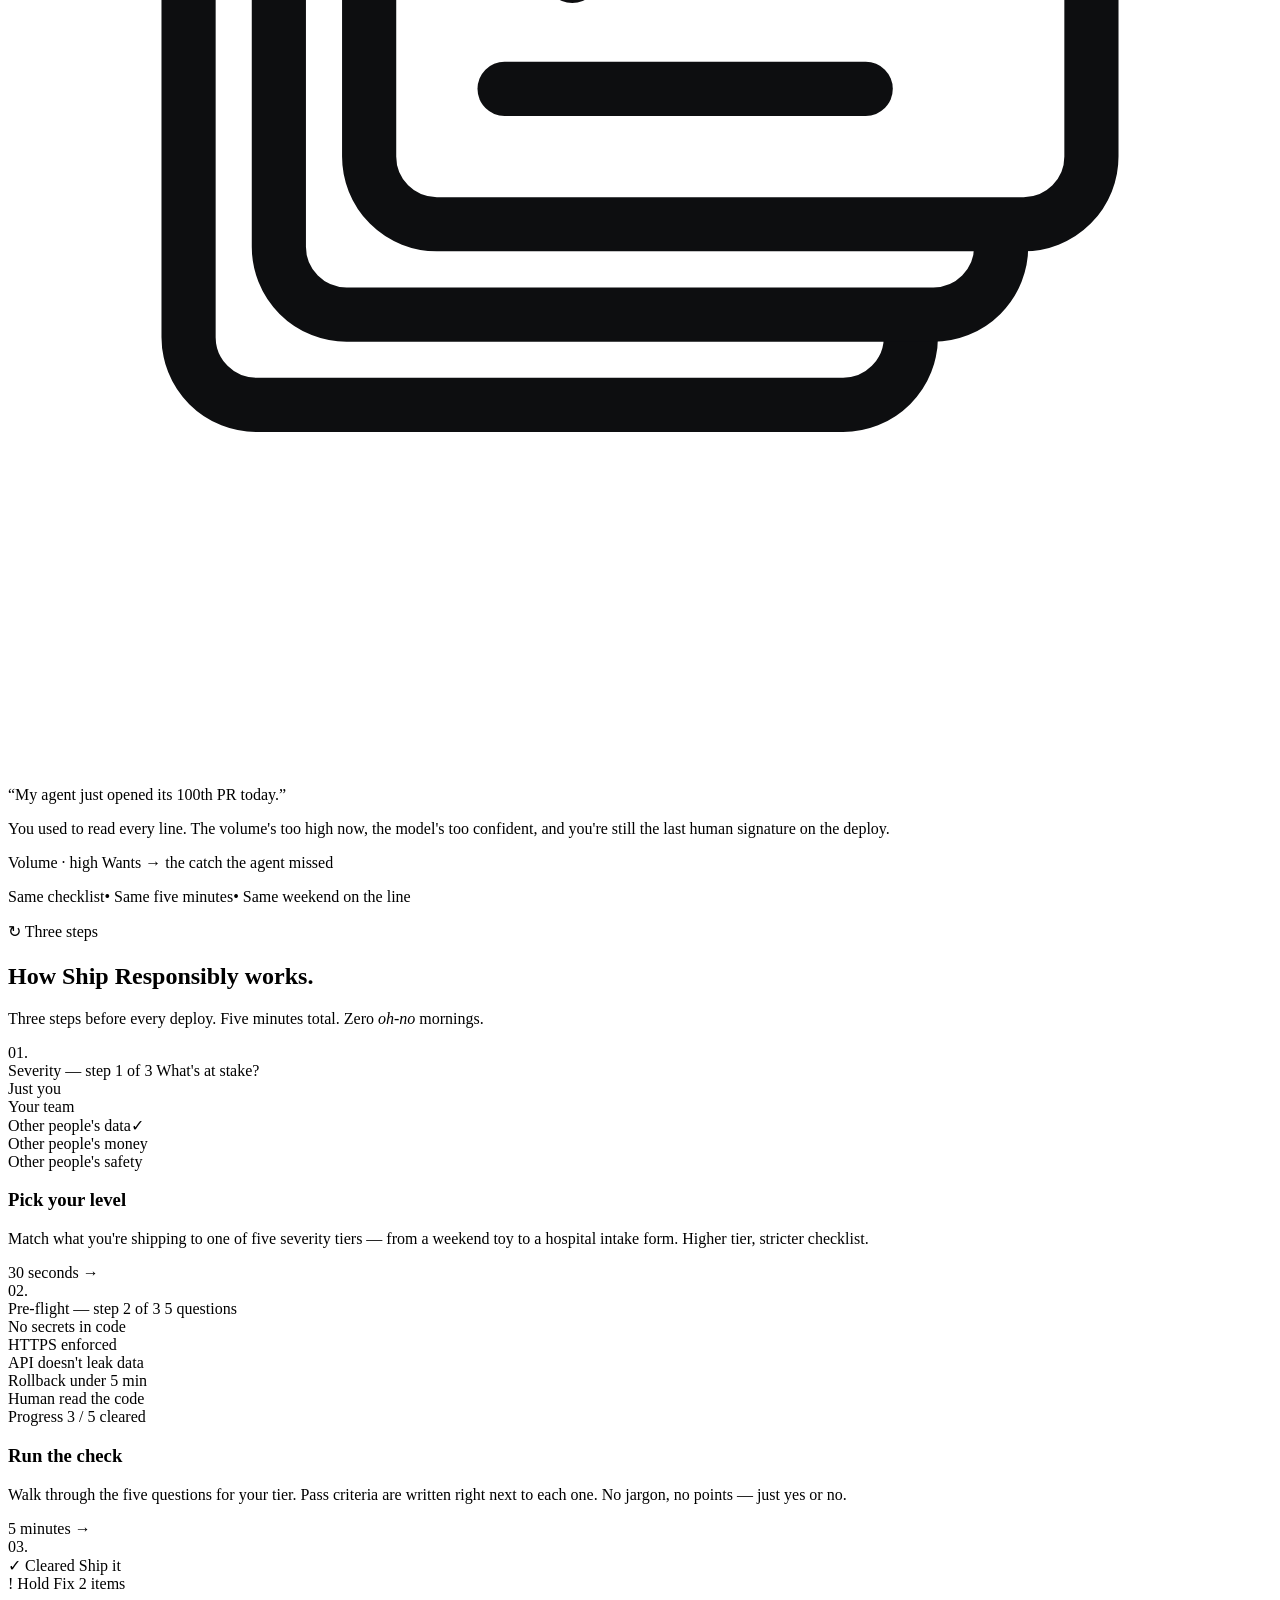
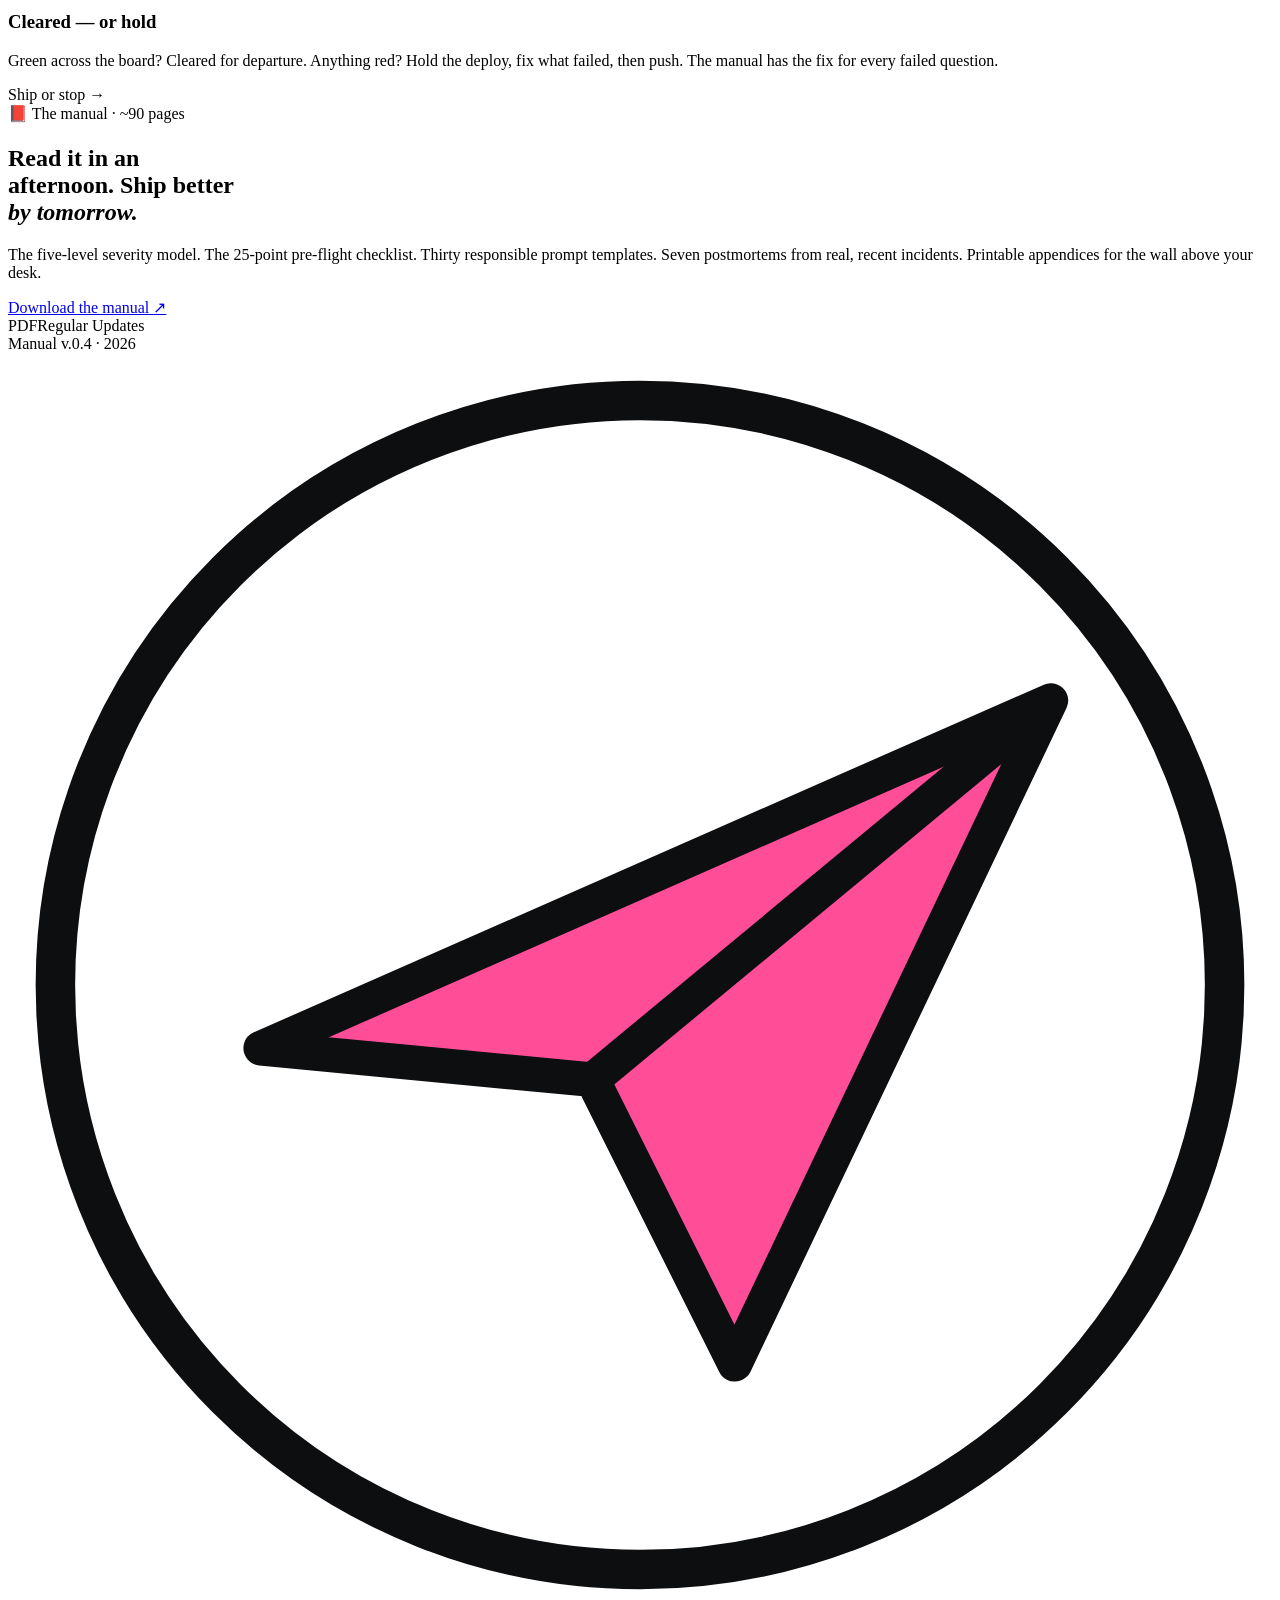
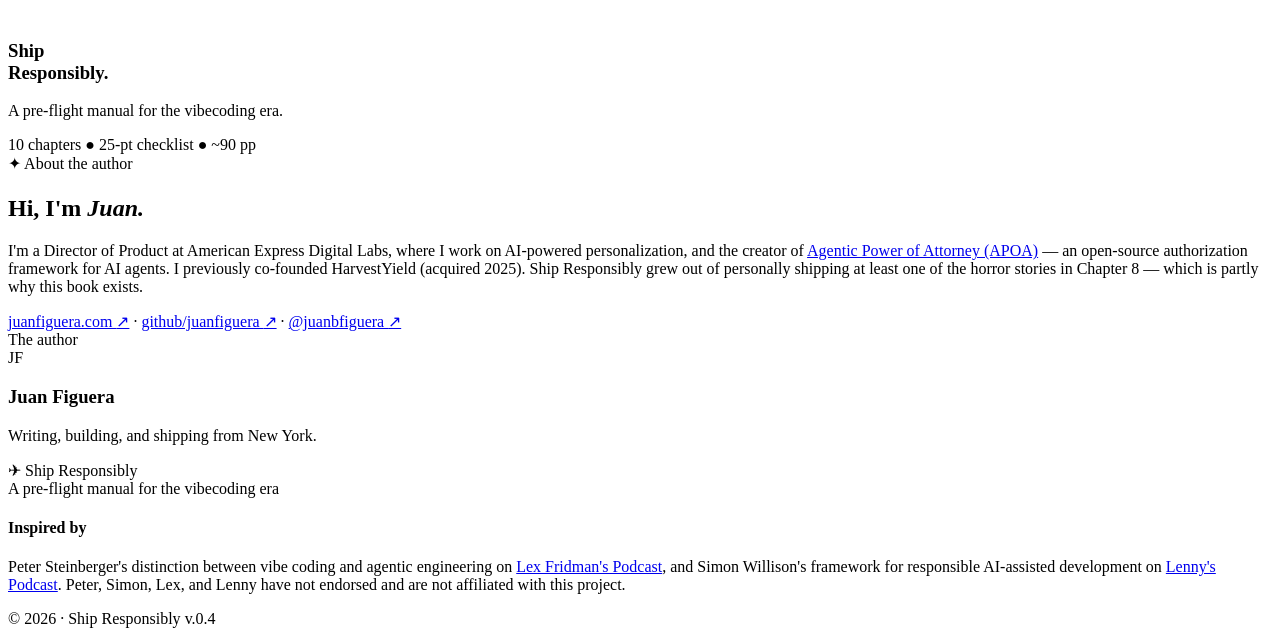
==== commit 5cd5baf8: "copy: simplify manual fine print to "PDF · Regular Updates" Co-Authored-By: Claude Opus 4.8 (1M cont" ====
--- a/public/index.html
+++ b/public/index.html
@@ -269,7 +269,7 @@
           </div>
 
           <div class="fine">
-            <span>PDF + ePub</span><span>Ungated updates</span><span>Personal license</span>
+            <span>PDF</span><span>Regular Updates</span>
           </div>
         </div>
 
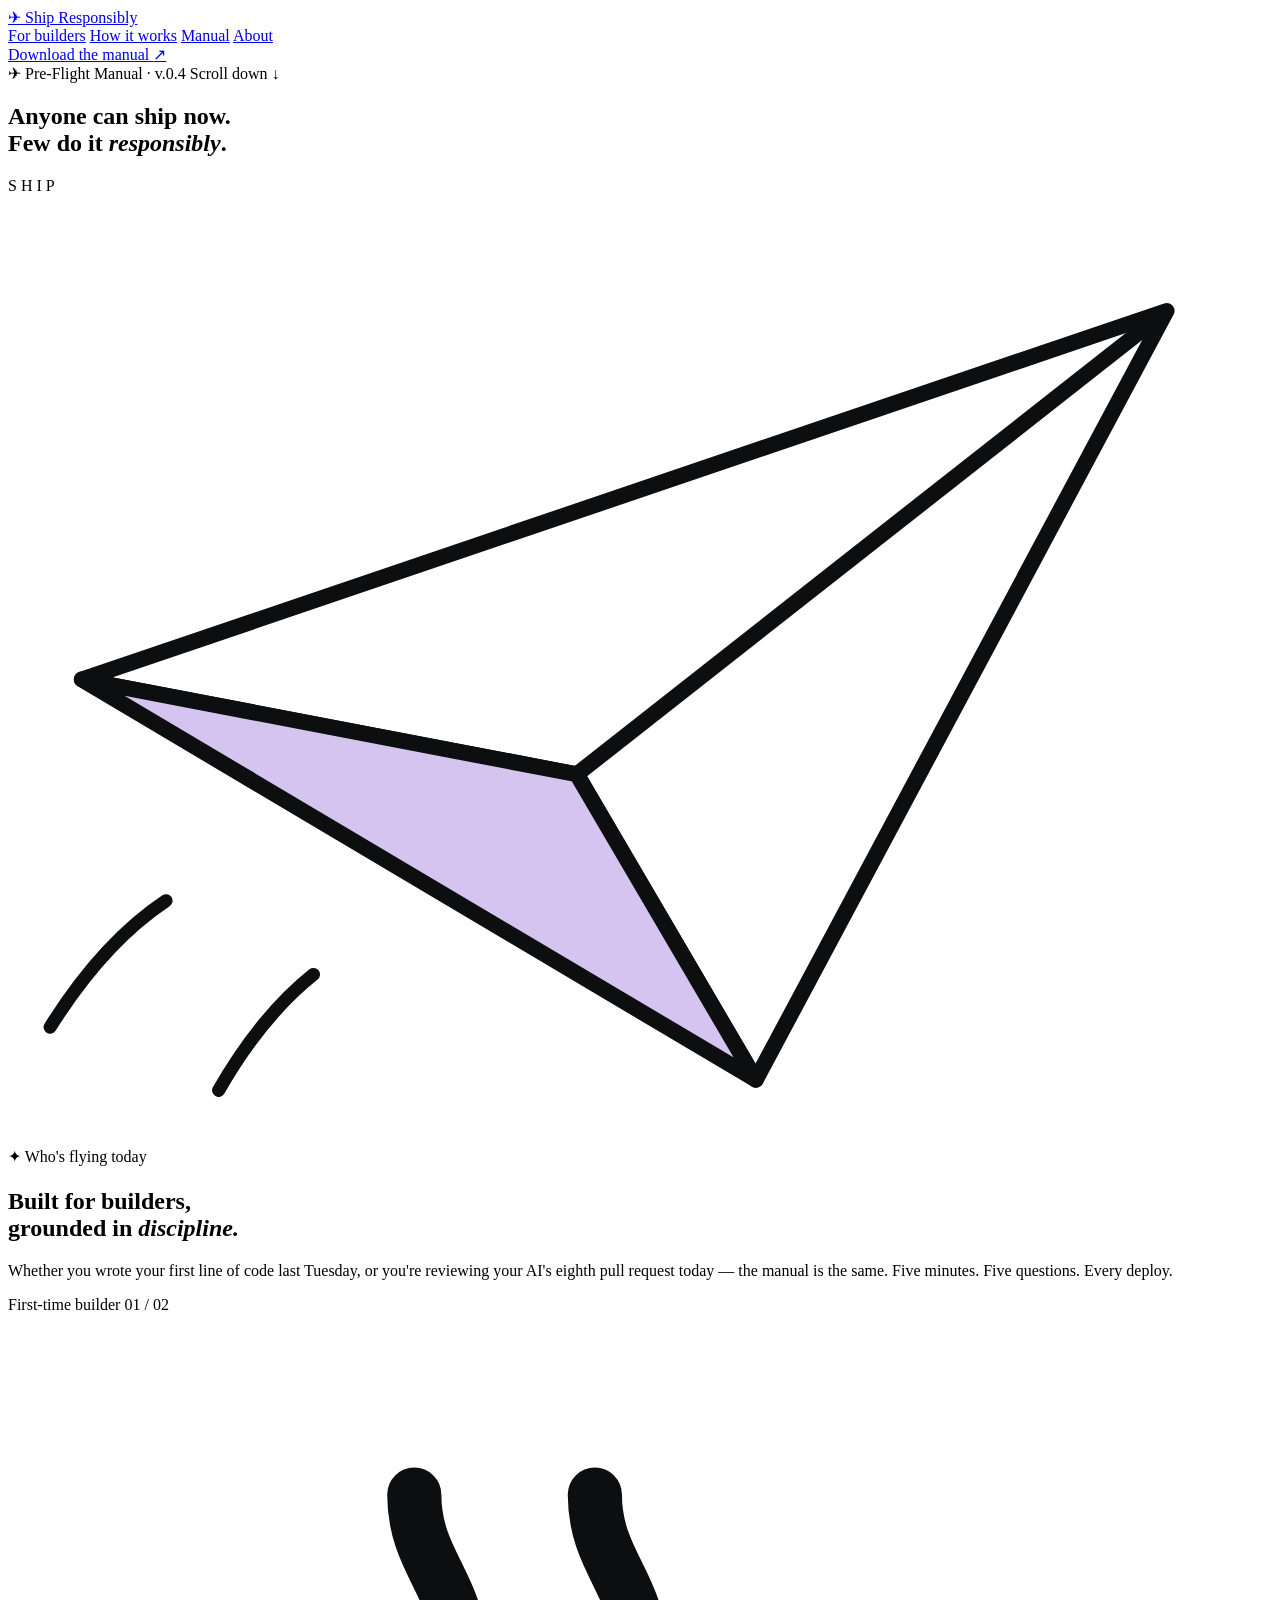
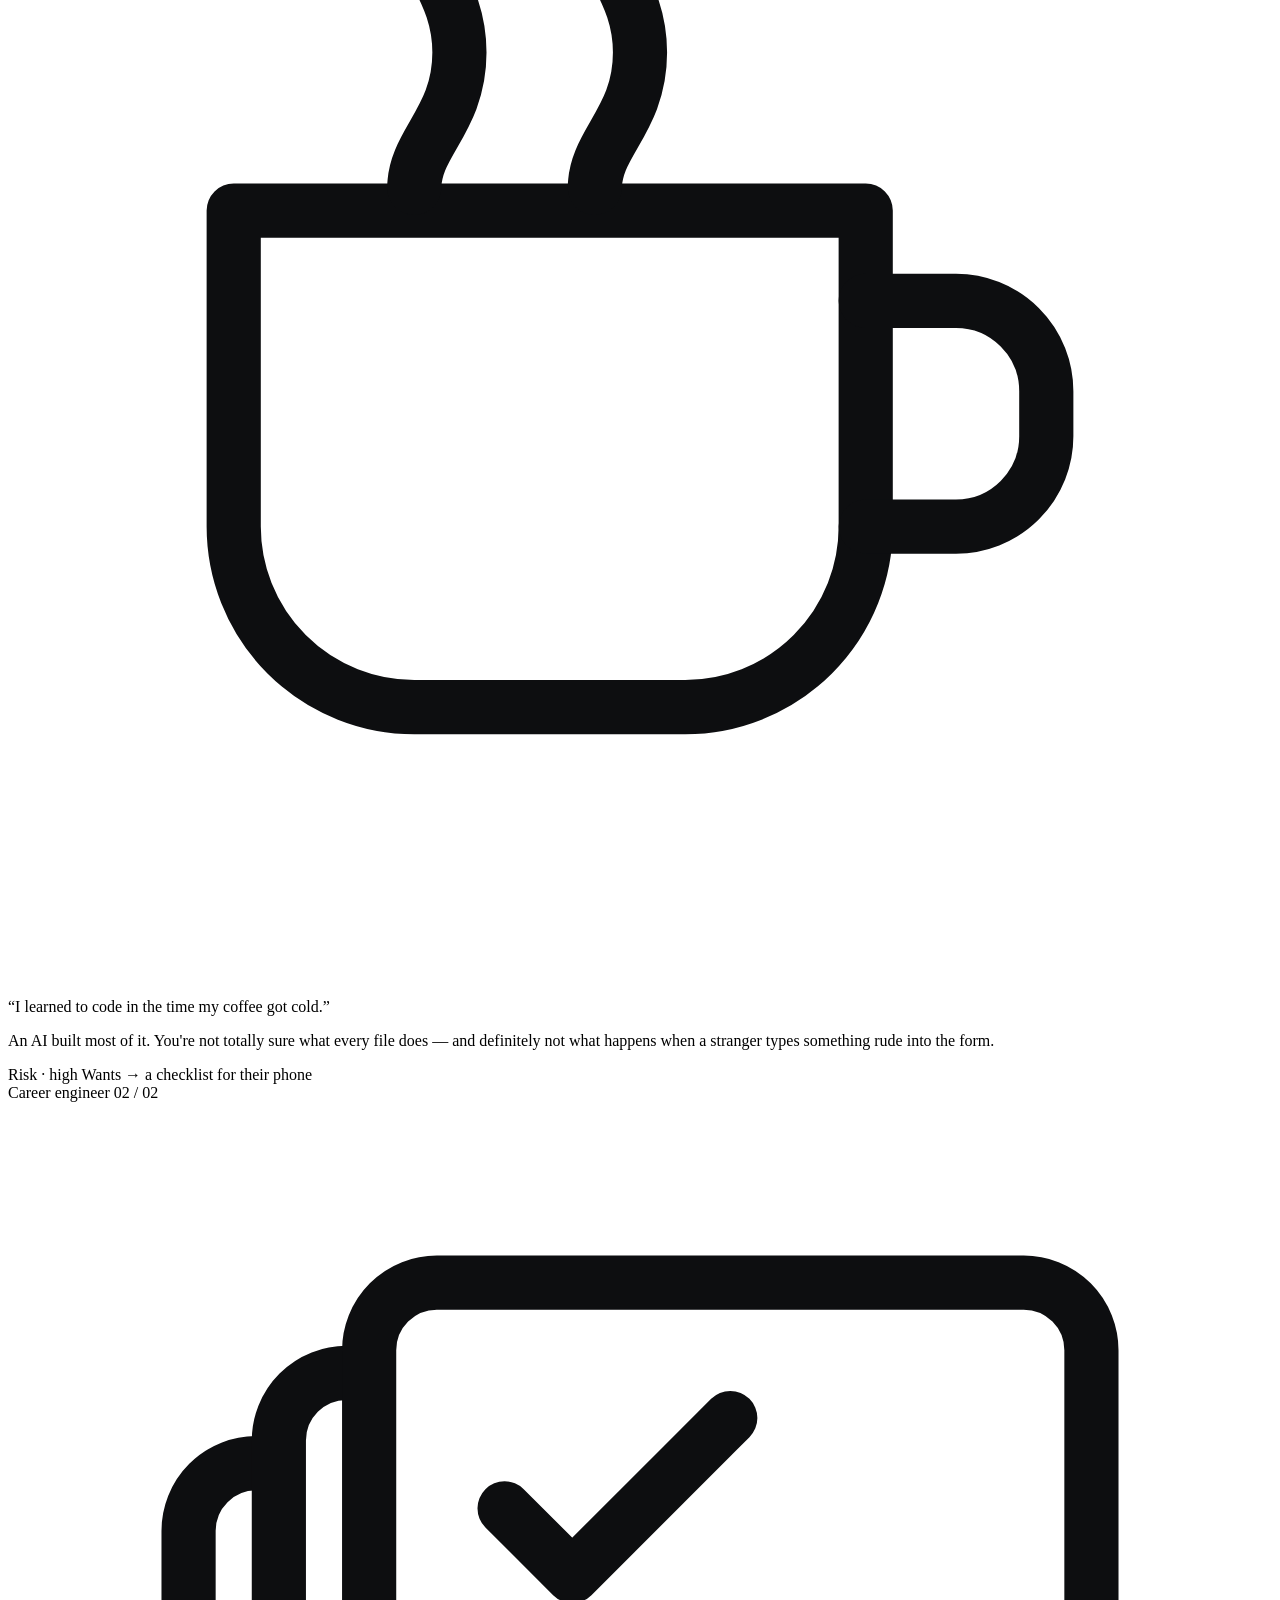
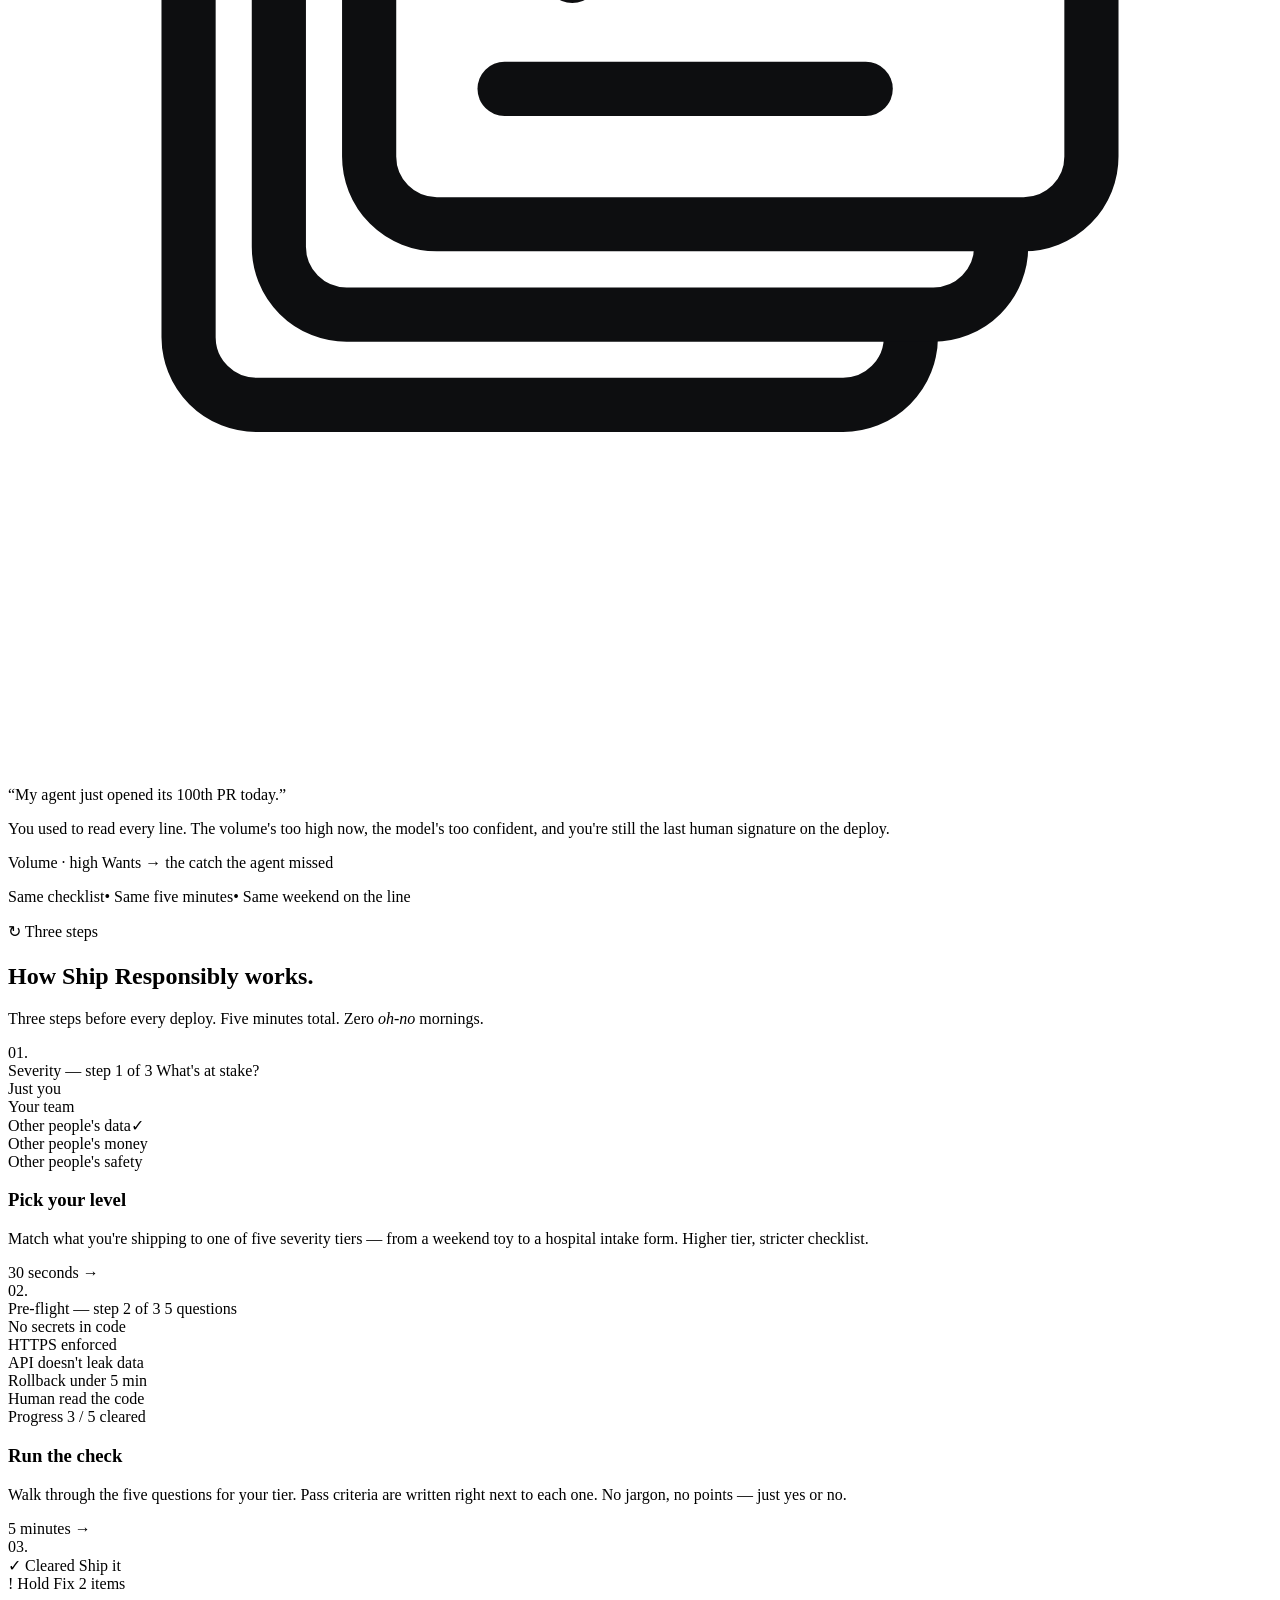
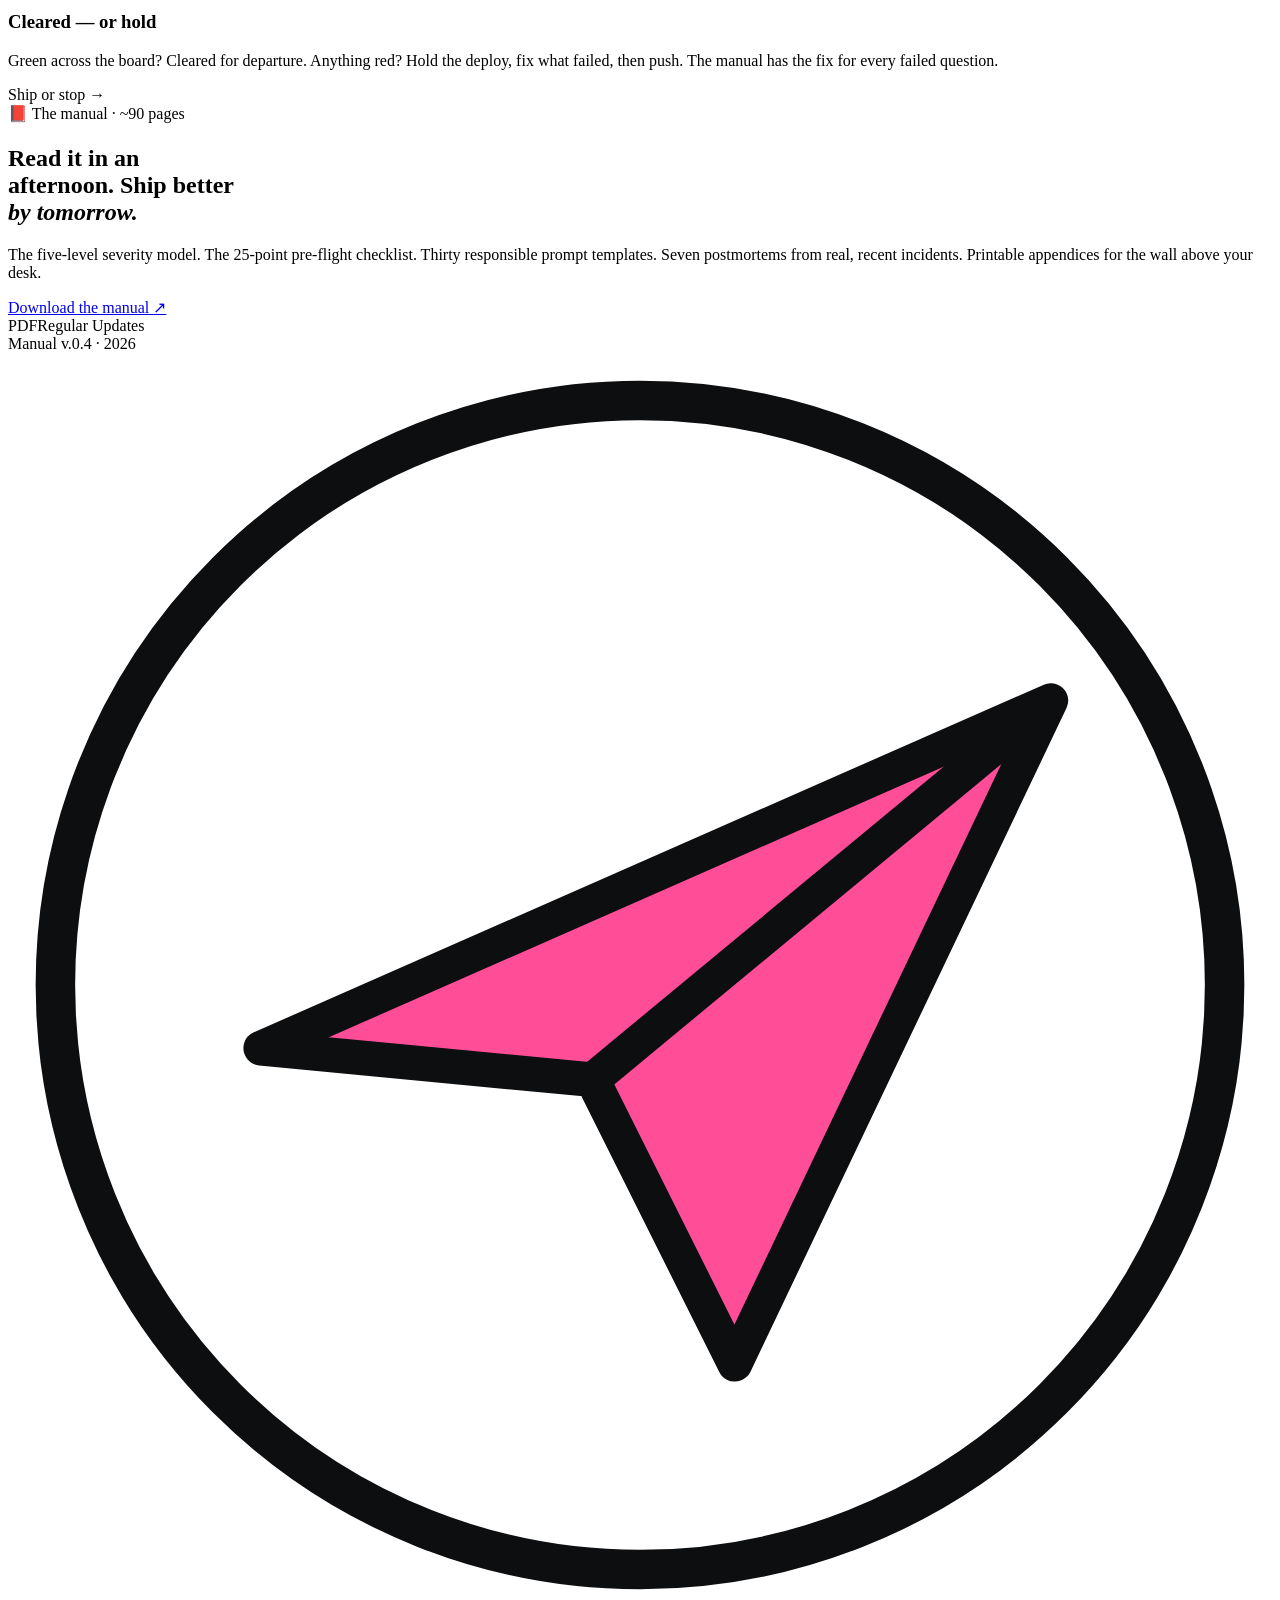
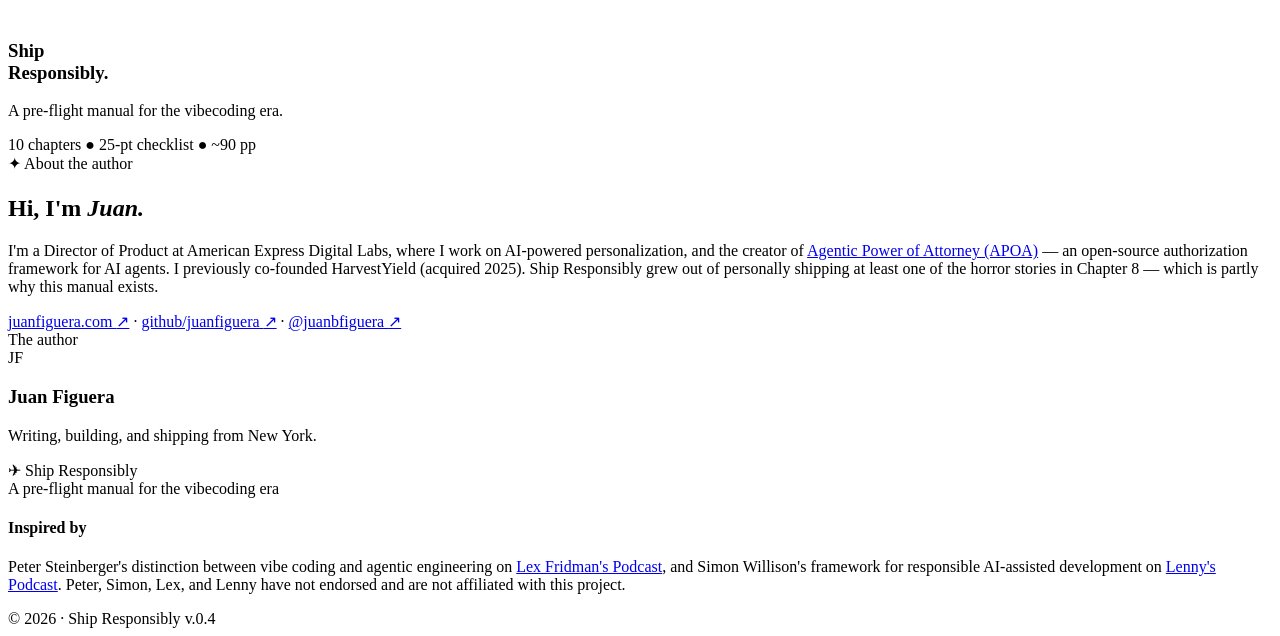
==== commit 6f20757b: "copy: "this book exists" -> "this manual exists" in author bio Co-Authored-By: Claude Opus 4.8 (1M c" ====
--- a/public/index.html
+++ b/public/index.html
@@ -322,7 +322,7 @@
         <div>
           <span class="pill"><span class="ic" aria-hidden="true">✦</span> About the author</span>
           <h2 style="margin-top: 22px;">Hi, I'm <em>Juan.</em></h2>
-          <p class="lede">I'm a Director of Product at American Express Digital Labs, where I work on AI-powered personalization, and the creator of <a href="https://agenticpoa.com" target="_blank" rel="noopener">Agentic Power of Attorney (APOA)</a> — an open-source authorization framework for AI agents. I previously co-founded HarvestYield (acquired 2025). Ship Responsibly grew out of personally shipping at least one of the horror stories in Chapter 8 — which is partly why this book exists.</p>
+          <p class="lede">I'm a Director of Product at American Express Digital Labs, where I work on AI-powered personalization, and the creator of <a href="https://agenticpoa.com" target="_blank" rel="noopener">Agentic Power of Attorney (APOA)</a> — an open-source authorization framework for AI agents. I previously co-founded HarvestYield (acquired 2025). Ship Responsibly grew out of personally shipping at least one of the horror stories in Chapter 8 — which is partly why this manual exists.</p>
           <div class="links">
             <a href="https://www.juanfiguera.com" target="_blank" rel="noopener">juanfiguera.com <span class="arr" aria-hidden="true">↗</span></a>
             <span class="sep" aria-hidden="true">·</span>
